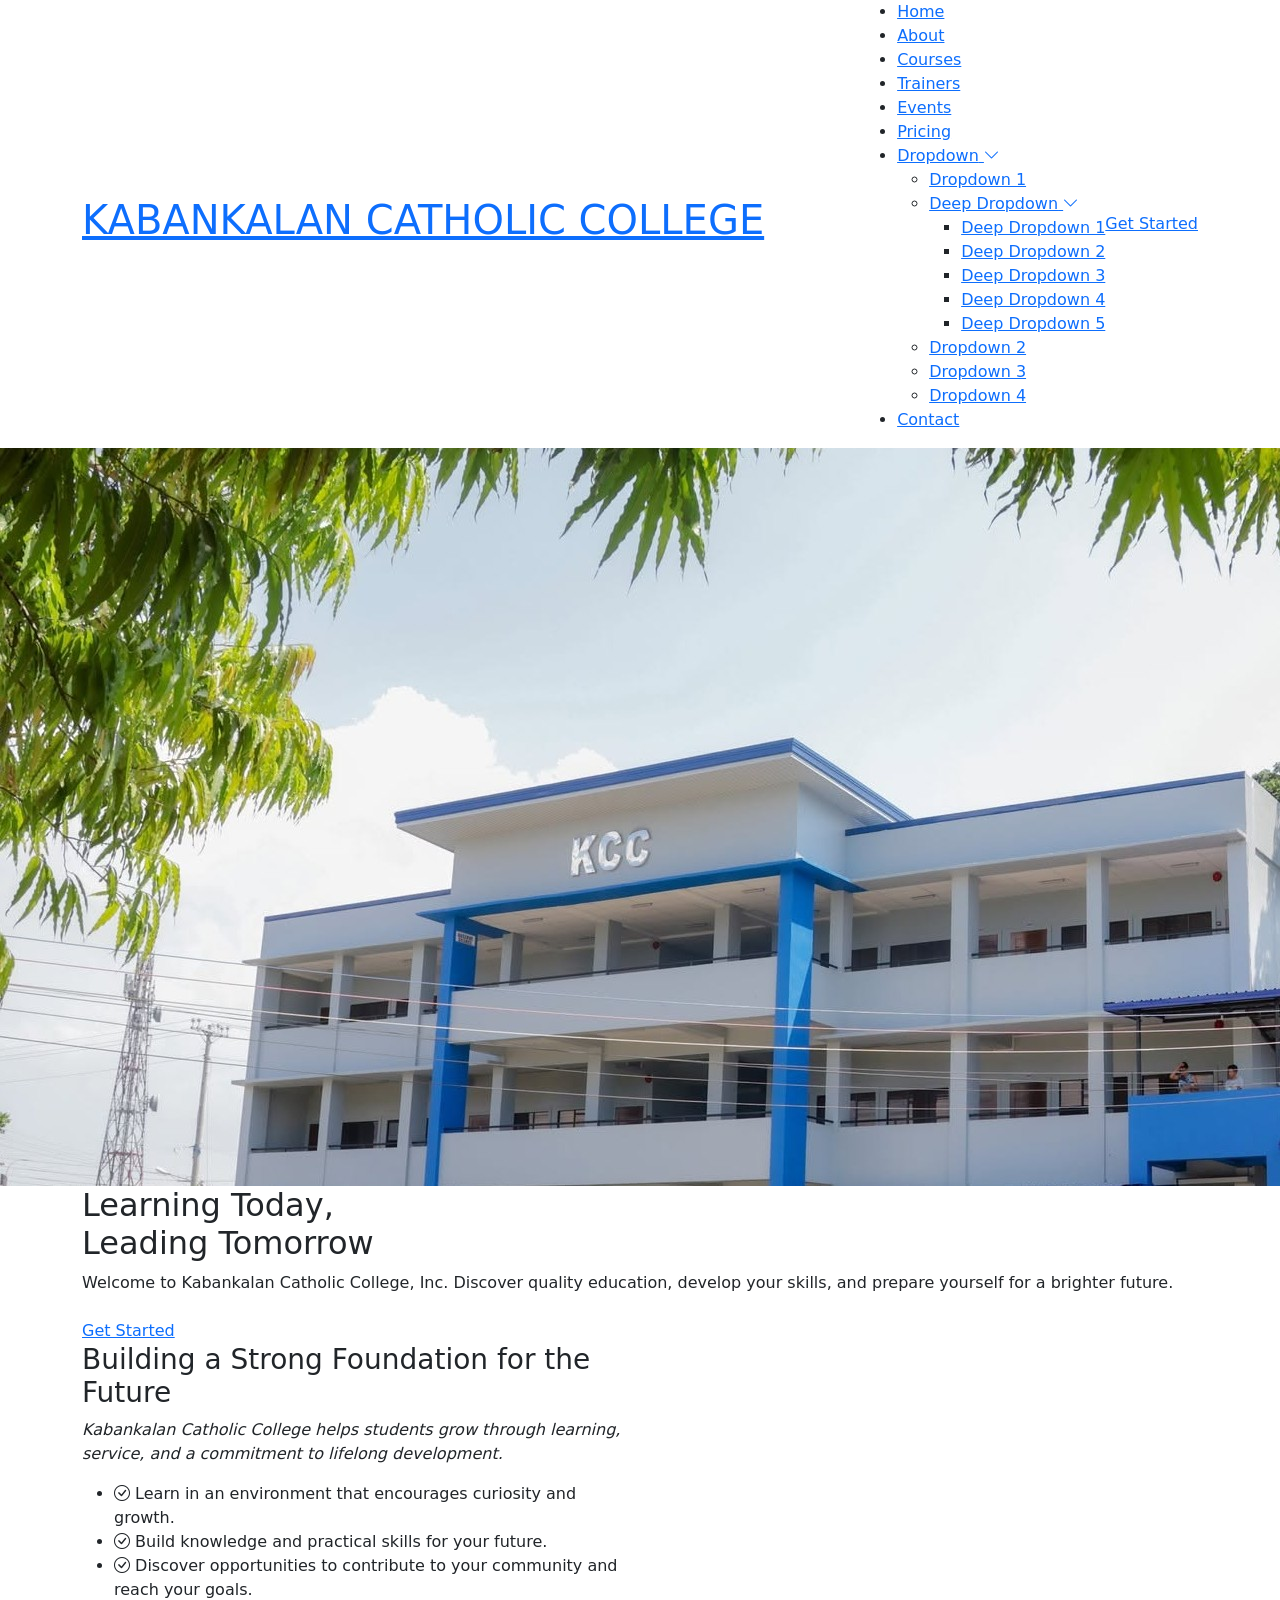
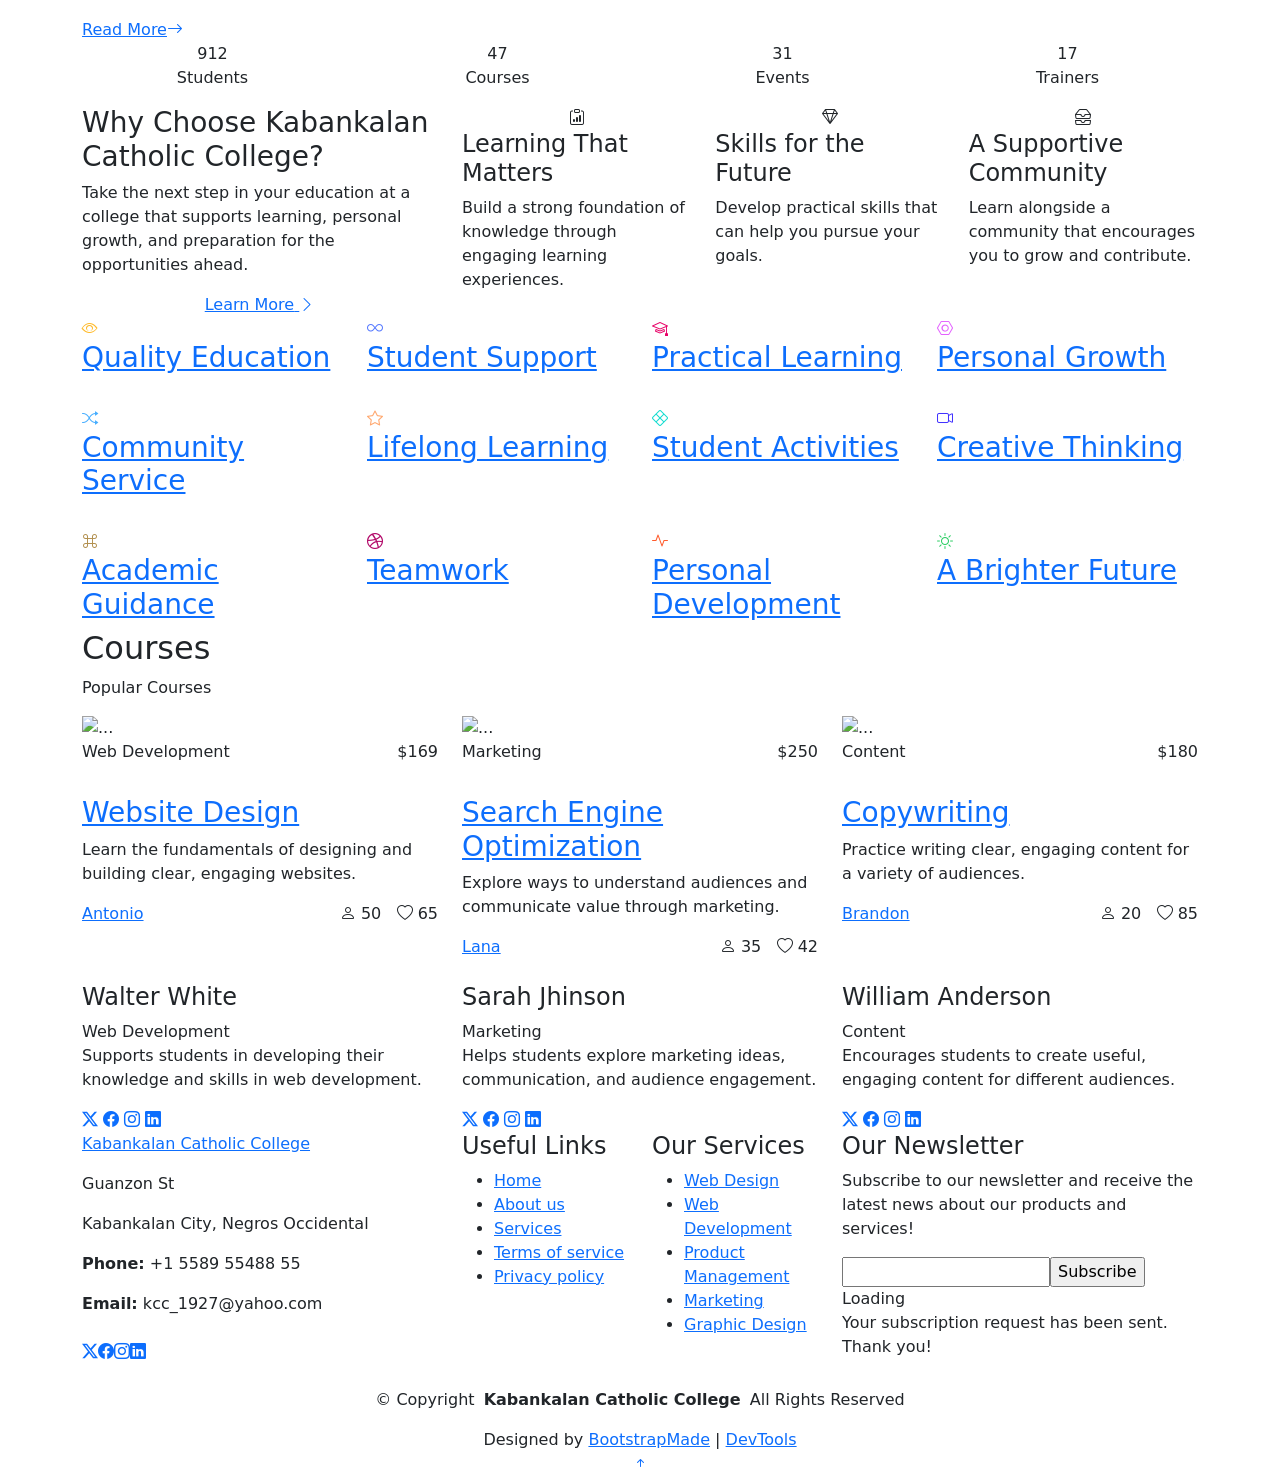
==== index.html @ 747a09e3 "add contact info and change the location" ====
<!DOCTYPE html>
<html lang="en">

<head>
  <meta charset="utf-8">
  <meta content="width=device-width, initial-scale=1.0" name="viewport">
  <title>Kabankalan Catholic College</title>
  <meta name="description" content="">
  <meta name="keywords" content="">

  <!-- Favicons -->
  <link href="assets/img/kcc logo.png" rel="icon">
  <link href="assets/img/kcc logo.png" rel="apple-touch-icon">

  <!-- Fonts -->
  <link href="https://fonts.googleapis.com" rel="preconnect">
  <link href="https://fonts.gstatic.com" rel="preconnect" crossorigin>
  <link href="https://fonts.googleapis.com/css2?family=Open+Sans:ital,wght@0,300;0,400;0,500;0,600;0,700;0,800;1,300;1,400;1,500;1,600;1,700;1,800&family=Poppins:ital,wght@0,100;0,200;0,300;0,400;0,500;0,600;0,700;0,800;0,900;1,100;1,200;1,300;1,400;1,500;1,600;1,700;1,800;1,900&family=Raleway:ital,wght@0,100;0,200;0,300;0,400;0,500;0,600;0,700;0,800;0,900;1,100;1,200;1,300;1,400;1,500;1,600;1,700;1,800;1,900&display=swap" rel="stylesheet">

  <!-- Vendor CSS Files -->
  <link href="assets/vendor/bootstrap/css/bootstrap.min.css" rel="stylesheet">
  <link href="assets/vendor/bootstrap-icons/bootstrap-icons.css" rel="stylesheet">
  <link href="assets/vendor/aos/aos.css" rel="stylesheet">
  <link href="assets/vendor/glightbox/css/glightbox.min.css" rel="stylesheet">
  <link href="assets/vendor/swiper/swiper-bundle.min.css" rel="stylesheet">

  <!-- Main CSS File -->
  <link href="assets/css/main.css" rel="stylesheet">

  <!-- =======================================================
  * Template Name: Mentor
  * Template URL: https://bootstrapmade.com/mentor-free-education-bootstrap-theme/
  * Updated: Jul 07 2025 with Bootstrap v5.3.7
  * Author: BootstrapMade.com
  * License: https://bootstrapmade.com/license/
  ======================================================== -->
</head>

<body class="index-page">

  <header id="header" class="header d-flex align-items-center sticky-top">
    <div class="container-fluid container-xl position-relative d-flex align-items-center">

      <a href="index.html" class="logo d-flex align-items-center me-auto">
        <!-- Uncomment the line below if you also wish to use an image logo -->
        <!-- <img src="assets/img/logo.webp" alt=""> -->
        <h1 class="sitename">KABANKALAN CATHOLIC COLLEGE</h1>
      </a>

      <nav id="navmenu" class="navmenu">
        <ul>
          <li><a href="index.html" class="active">Home<br></a></li>
          <li><a href="about.html">About</a></li>
          <li><a href="courses.html">Courses</a></li>
          <li><a href="trainers.html">Trainers</a></li>
          <li><a href="events.html">Events</a></li>
          <li><a href="pricing.html">Pricing</a></li>
          <li class="dropdown"><a href="#"><span>Dropdown</span> <i class="bi bi-chevron-down toggle-dropdown"></i></a>
            <ul>
              <li><a href="#">Dropdown 1</a></li>
              <li class="dropdown"><a href="#"><span>Deep Dropdown</span> <i class="bi bi-chevron-down toggle-dropdown"></i></a>
                <ul>
                  <li><a href="#">Deep Dropdown 1</a></li>
                  <li><a href="#">Deep Dropdown 2</a></li>
                  <li><a href="#">Deep Dropdown 3</a></li>
                  <li><a href="#">Deep Dropdown 4</a></li>
                  <li><a href="#">Deep Dropdown 5</a></li>
                </ul>
              </li>
              <li><a href="#">Dropdown 2</a></li>
              <li><a href="#">Dropdown 3</a></li>
              <li><a href="#">Dropdown 4</a></li>
            </ul>
          </li>
          <li><a href="contact.html">Contact</a></li>
        </ul>
        <i class="mobile-nav-toggle d-xl-none bi bi-list"></i>
      </nav>

      <a class="btn-getstarted" href="courses.html">Get Started</a>

    </div>
  </header>

  <main class="main">

    <!-- Hero Section -->
    <section id="hero" class="hero section dark-background">

      <img src="assets/img/background.jpg" alt="" data-aos="fade-in">

      <div class="container">
        <h2 data-aos="fade-up" data-aos-delay="100">Learning Today,<br>Leading Tomorrow</h2>
        <p data-aos="fade-up" data-aos-delay="200">Welcome to Kabankalan Catholic College, Inc. Discover quality education,
          develop your skills, and prepare yourself for a brighter future. 
        </p>
        <div class="d-flex mt-4" data-aos="fade-up" data-aos-delay="300">
          <a href="courses.html" class="btn-get-started">Get Started</a>
        </div>
      </div>

    </section><!-- /Hero Section -->

    <!-- About Section -->
    <section id="about" class="about section">

      <div class="container">

        <div class="row gy-4">

          <div class="col-lg-6 order-1 order-lg-2" data-aos="fade-up" data-aos-delay="100">
            <img src="assets/img/about.jpg" class="img-fluid" alt="">
          </div>

          <div class="col-lg-6 order-2 order-lg-1 content" data-aos="fade-up" data-aos-delay="200">
            <h3>Building a Strong Foundation for the Future</h3>
            <p class="fst-italic">
              Kabankalan Catholic College helps students grow through learning, service, and a commitment to lifelong
              development.
            </p>
            <ul>
              <li><i class="bi bi-check-circle"></i> <span>Learn in an environment that encourages curiosity and growth.</span></li>
              <li><i class="bi bi-check-circle"></i> <span>Build knowledge and practical skills for your future.</span></li>
              <li><i class="bi bi-check-circle"></i> <span>Discover opportunities to contribute to your community and reach your goals.</span></li>
            </ul>
            <a href="#" class="read-more"><span>Read More</span><i class="bi bi-arrow-right"></i></a>
          </div>

        </div>

      </div>

    </section><!-- /About Section -->

    <!-- Counts Section -->
    <section id="counts" class="section counts light-background">

      <div class="container" data-aos="fade-up" data-aos-delay="100">

        <div class="row gy-4">

          <div class="col-lg-3 col-md-6">
            <div class="stats-item text-center w-100 h-100">
              <span data-purecounter-start="0" data-purecounter-end="1232" data-purecounter-duration="1" class="purecounter"></span>
              <p>Students</p>
            </div>
          </div><!-- End Stats Item -->

          <div class="col-lg-3 col-md-6">
            <div class="stats-item text-center w-100 h-100">
              <span data-purecounter-start="0" data-purecounter-end="64" data-purecounter-duration="1" class="purecounter"></span>
              <p>Courses</p>
            </div>
          </div><!-- End Stats Item -->

          <div class="col-lg-3 col-md-6">
            <div class="stats-item text-center w-100 h-100">
              <span data-purecounter-start="0" data-purecounter-end="42" data-purecounter-duration="1" class="purecounter"></span>
              <p>Events</p>
            </div>
          </div><!-- End Stats Item -->

          <div class="col-lg-3 col-md-6">
            <div class="stats-item text-center w-100 h-100">
              <span data-purecounter-start="0" data-purecounter-end="24" data-purecounter-duration="1" class="purecounter"></span>
              <p>Trainers</p>
            </div>
          </div><!-- End Stats Item -->

        </div>

      </div>

    </section><!-- /Counts Section -->

    <!-- Why Us Section -->
    <section id="why-us" class="section why-us">

      <div class="container">

        <div class="row gy-4">

          <div class="col-lg-4" data-aos="fade-up" data-aos-delay="100">
            <div class="why-box">
              <h3>Why Choose Kabankalan Catholic College?</h3>
              <p>
                Take the next step in your education at a college that supports learning, personal growth, and preparation
                for the opportunities ahead.
              </p>
              <div class="text-center">
                <a href="#" class="more-btn"><span>Learn More</span> <i class="bi bi-chevron-right"></i></a>
              </div>
            </div>
          </div><!-- End Why Box -->

          <div class="col-lg-8 d-flex align-items-stretch">
            <div class="row gy-4" data-aos="fade-up" data-aos-delay="200">

              <div class="col-xl-4">
                <div class="icon-box d-flex flex-column justify-content-center align-items-center">
                  <i class="bi bi-clipboard-data"></i>
                  <h4>Learning That Matters</h4>
                  <p>Build a strong foundation of knowledge through engaging learning experiences.</p>
                </div>
              </div><!-- End Icon Box -->

              <div class="col-xl-4" data-aos="fade-up" data-aos-delay="300">
                <div class="icon-box d-flex flex-column justify-content-center align-items-center">
                  <i class="bi bi-gem"></i>
                  <h4>Skills for the Future</h4>
                  <p>Develop practical skills that can help you pursue your goals.</p>
                </div>
              </div><!-- End Icon Box -->

              <div class="col-xl-4" data-aos="fade-up" data-aos-delay="400">
                <div class="icon-box d-flex flex-column justify-content-center align-items-center">
                  <i class="bi bi-inboxes"></i>
                  <h4>A Supportive Community</h4>
                  <p>Learn alongside a community that encourages you to grow and contribute.</p>
                </div>
              </div><!-- End Icon Box -->

            </div>
          </div>

        </div>

      </div>

    </section><!-- /Why Us Section -->

    <!-- Features Section -->
    <section id="features" class="features section">

      <div class="container">

        <div class="row gy-4">

          <div class="col-lg-3 col-md-4" data-aos="fade-up" data-aos-delay="100">
            <div class="features-item">
              <i class="bi bi-eye" style="color: #ffbb2c;"></i>
              <h3><a href="" class="stretched-link">Quality Education</a></h3>
            </div>
          </div><!-- End Feature Item -->

          <div class="col-lg-3 col-md-4" data-aos="fade-up" data-aos-delay="200">
            <div class="features-item">
              <i class="bi bi-infinity" style="color: #5578ff;"></i>
              <h3><a href="" class="stretched-link">Student Support</a></h3>
            </div>
          </div><!-- End Feature Item -->

          <div class="col-lg-3 col-md-4" data-aos="fade-up" data-aos-delay="300">
            <div class="features-item">
              <i class="bi bi-mortarboard" style="color: #e80368;"></i>
              <h3><a href="" class="stretched-link">Practical Learning</a></h3>
            </div>
          </div><!-- End Feature Item -->

          <div class="col-lg-3 col-md-4" data-aos="fade-up" data-aos-delay="400">
            <div class="features-item">
              <i class="bi bi-nut" style="color: #e361ff;"></i>
              <h3><a href="" class="stretched-link">Personal Growth</a></h3>
            </div>
          </div><!-- End Feature Item -->

          <div class="col-lg-3 col-md-4" data-aos="fade-up" data-aos-delay="500">
            <div class="features-item">
              <i class="bi bi-shuffle" style="color: #47aeff;"></i>
              <h3><a href="" class="stretched-link">Community Service</a></h3>
            </div>
          </div><!-- End Feature Item -->

          <div class="col-lg-3 col-md-4" data-aos="fade-up" data-aos-delay="600">
            <div class="features-item">
              <i class="bi bi-star" style="color: #ffa76e;"></i>
              <h3><a href="" class="stretched-link">Lifelong Learning</a></h3>
            </div>
          </div><!-- End Feature Item -->

          <div class="col-lg-3 col-md-4" data-aos="fade-up" data-aos-delay="700">
            <div class="features-item">
              <i class="bi bi-x-diamond" style="color: #11dbcf;"></i>
              <h3><a href="" class="stretched-link">Student Activities</a></h3>
            </div>
          </div><!-- End Feature Item -->

          <div class="col-lg-3 col-md-4" data-aos="fade-up" data-aos-delay="800">
            <div class="features-item">
              <i class="bi bi-camera-video" style="color: #4233ff;"></i>
              <h3><a href="" class="stretched-link">Creative Thinking</a></h3>
            </div>
          </div><!-- End Feature Item -->

          <div class="col-lg-3 col-md-4" data-aos="fade-up" data-aos-delay="900">
            <div class="features-item">
              <i class="bi bi-command" style="color: #b2904f;"></i>
              <h3><a href="" class="stretched-link">Academic Guidance</a></h3>
            </div>
          </div><!-- End Feature Item -->

          <div class="col-lg-3 col-md-4" data-aos="fade-up" data-aos-delay="1000">
            <div class="features-item">
              <i class="bi bi-dribbble" style="color: #b20969;"></i>
              <h3><a href="" class="stretched-link">Teamwork</a></h3>
            </div>
          </div><!-- End Feature Item -->

          <div class="col-lg-3 col-md-4" data-aos="fade-up" data-aos-delay="1100">
            <div class="features-item">
              <i class="bi bi-activity" style="color: #ff5828;"></i>
              <h3><a href="" class="stretched-link">Personal Development</a></h3>
            </div>
          </div><!-- End Feature Item -->

          <div class="col-lg-3 col-md-4" data-aos="fade-up" data-aos-delay="1200">
            <div class="features-item">
              <i class="bi bi-brightness-high" style="color: #29cc61;"></i>
              <h3><a href="" class="stretched-link">A Brighter Future</a></h3>
            </div>
          </div><!-- End Feature Item -->

        </div>

      </div>

    </section><!-- /Features Section -->

    <!-- Courses Section -->
    <section id="courses" class="courses section">

      <!-- Section Title -->
      <div class="container section-title" data-aos="fade-up">
        <h2>Courses</h2>
        <p>Popular Courses</p>
      </div><!-- End Section Title -->

      <div class="container">

        <div class="row">

          <div class="col-lg-4 col-md-6 d-flex align-items-stretch" data-aos="zoom-in" data-aos-delay="100">
            <div class="course-item">
              <img src="assets/img/course/course-1.webp" class="img-fluid" alt="...">
              <div class="course-content">
                <div class="d-flex justify-content-between align-items-center mb-3">
                  <p class="category">Web Development</p>
                  <p class="price">$169</p>
                </div>

                <h3><a href="course-details.html">Website Design</a></h3>
                <p class="description">Learn the fundamentals of designing and building clear, engaging websites.</p>
                <div class="trainer d-flex justify-content-between align-items-center">
                  <div class="trainer-profile d-flex align-items-center">
                    <img src="assets/img/person/person-m-7.webp" class="img-fluid" alt="">
                    <a href="" class="trainer-link">Antonio</a>
                  </div>
                  <div class="trainer-rank d-flex align-items-center">
                    <i class="bi bi-person user-icon"></i>&nbsp;50
                    &nbsp;&nbsp;
                    <i class="bi bi-heart heart-icon"></i>&nbsp;65
                  </div>
                </div>
              </div>
            </div>
          </div> <!-- End Course Item-->

          <div class="col-lg-4 col-md-6 d-flex align-items-stretch mt-4 mt-md-0" data-aos="zoom-in" data-aos-delay="200">
            <div class="course-item">
              <img src="assets/img/course/course-2.webp" class="img-fluid" alt="...">
              <div class="course-content">
                <div class="d-flex justify-content-between align-items-center mb-3">
                  <p class="category">Marketing</p>
                  <p class="price">$250</p>
                </div>

                <h3><a href="course-details.html">Search Engine Optimization</a></h3>
                <p class="description">Explore ways to understand audiences and communicate value through marketing.</p>
                <div class="trainer d-flex justify-content-between align-items-center">
                  <div class="trainer-profile d-flex align-items-center">
                    <img src="assets/img/person/person-f-14.webp" class="img-fluid" alt="">
                    <a href="" class="trainer-link">Lana</a>
                  </div>
                  <div class="trainer-rank d-flex align-items-center">
                    <i class="bi bi-person user-icon"></i>&nbsp;35
                    &nbsp;&nbsp;
                    <i class="bi bi-heart heart-icon"></i>&nbsp;42
                  </div>
                </div>
              </div>
            </div>
          </div> <!-- End Course Item-->

          <div class="col-lg-4 col-md-6 d-flex align-items-stretch mt-4 mt-lg-0" data-aos="zoom-in" data-aos-delay="300">
            <div class="course-item">
              <img src="assets/img/course/course-3.webp" class="img-fluid" alt="...">
              <div class="course-content">
                <div class="d-flex justify-content-between align-items-center mb-3">
                  <p class="category">Content</p>
                  <p class="price">$180</p>
                </div>

                <h3><a href="course-details.html">Copywriting</a></h3>
                <p class="description">Practice writing clear, engaging content for a variety of audiences.</p>
                <div class="trainer d-flex justify-content-between align-items-center">
                  <div class="trainer-profile d-flex align-items-center">
                    <img src="assets/img/person/person-m-12.webp" class="img-fluid" alt="">
                    <a href="" class="trainer-link">Brandon</a>
                  </div>
                  <div class="trainer-rank d-flex align-items-center">
                    <i class="bi bi-person user-icon"></i>&nbsp;20
                    &nbsp;&nbsp;
                    <i class="bi bi-heart heart-icon"></i>&nbsp;85
                  </div>
                </div>
              </div>
            </div>
          </div> <!-- End Course Item-->

        </div>

      </div>

    </section><!-- /Courses Section -->

    <!-- Trainers Index Section -->
    <section id="trainers-index" class="section trainers-index">

      <div class="container">

        <div class="row">

          <div class="col-lg-4 col-md-6 d-flex" data-aos="fade-up" data-aos-delay="100">
            <div class="member">
              <img src="assets/img/trainers/trainer-1.jpg" class="img-fluid" alt="">
              <div class="member-content">
                <h4>Walter White</h4>
                <span>Web Development</span>
                <p>
                  Supports students in developing their knowledge and skills in web development.
                </p>
                <div class="social">
                  <a href=""><i class="bi bi-twitter-x"></i></a>
                  <a href=""><i class="bi bi-facebook"></i></a>
                  <a href=""><i class="bi bi-instagram"></i></a>
                  <a href=""><i class="bi bi-linkedin"></i></a>
                </div>
              </div>
            </div>
          </div><!-- End Team Member -->

          <div class="col-lg-4 col-md-6 d-flex" data-aos="fade-up" data-aos-delay="200">
            <div class="member">
              <img src="assets/img/trainers/trainer-2.jpg" class="img-fluid" alt="">
              <div class="member-content">
                <h4>Sarah Jhinson</h4>
                <span>Marketing</span>
                <p>
                  Helps students explore marketing ideas, communication, and audience engagement.
                </p>
                <div class="social">
                  <a href=""><i class="bi bi-twitter-x"></i></a>
                  <a href=""><i class="bi bi-facebook"></i></a>
                  <a href=""><i class="bi bi-instagram"></i></a>
                  <a href=""><i class="bi bi-linkedin"></i></a>
                </div>
              </div>
            </div>
          </div><!-- End Team Member -->

          <div class="col-lg-4 col-md-6 d-flex" data-aos="fade-up" data-aos-delay="300">
            <div class="member">
              <img src="assets/img/trainers/trainer-3.jpg" class="img-fluid" alt="">
              <div class="member-content">
                <h4>William Anderson</h4>
                <span>Content</span>
                <p>
                  Encourages students to create useful, engaging content for different audiences.
                </p>
                <div class="social">
                  <a href=""><i class="bi bi-twitter-x"></i></a>
                  <a href=""><i class="bi bi-facebook"></i></a>
                  <a href=""><i class="bi bi-instagram"></i></a>
                  <a href=""><i class="bi bi-linkedin"></i></a>
                </div>
              </div>
            </div>
          </div><!-- End Team Member -->

        </div>

      </div>

    </section><!-- /Trainers Index Section -->

  </main>

  <footer id="footer" class="footer position-relative light-background">

    <div class="container footer-top">
      <div class="row gy-4">
        <div class="col-lg-4 col-md-6 footer-about">
          <a href="index.html" class="logo d-flex align-items-center">
            <span class="sitename">Kabankalan Catholic College</span>
          </a>
          <div class="footer-contact pt-3">
            <p>Guanzon St</p>
            <p>Kabankalan City, Negros Occidental</p>
            <p class="mt-3"><strong>Phone:</strong> <span>+1 5589 55488 55</span></p>
            <p><strong>Email:</strong> <span>kcc_1927@yahoo.com</span></p>
          </div>
          <div class="social-links d-flex mt-4">
            <a href=""><i class="bi bi-twitter-x"></i></a>
            <a href=""><i class="bi bi-facebook"></i></a>
            <a href=""><i class="bi bi-instagram"></i></a>
            <a href=""><i class="bi bi-linkedin"></i></a>
          </div>
        </div>

        <div class="col-lg-2 col-md-3 footer-links">
          <h4>Useful Links</h4>
          <ul>
            <li><a href="#">Home</a></li>
            <li><a href="#">About us</a></li>
            <li><a href="#">Services</a></li>
            <li><a href="#">Terms of service</a></li>
            <li><a href="#">Privacy policy</a></li>
          </ul>
        </div>

        <div class="col-lg-2 col-md-3 footer-links">
          <h4>Our Services</h4>
          <ul>
            <li><a href="#">Web Design</a></li>
            <li><a href="#">Web Development</a></li>
            <li><a href="#">Product Management</a></li>
            <li><a href="#">Marketing</a></li>
            <li><a href="#">Graphic Design</a></li>
          </ul>
        </div>

        <div class="col-lg-4 col-md-12 footer-newsletter">
          <h4>Our Newsletter</h4>
          <p>Subscribe to our newsletter and receive the latest news about our products and services!</p>
          <form action="#" method="post" class="email-form">
            <div class="newsletter-form"><input type="email" name="email"><input type="submit" value="Subscribe"></div>
            <div class="loading">Loading</div>
            <div class="error-message"></div>
            <div class="sent-message">Your subscription request has been sent. Thank you!</div>
          </form>
        </div>

      </div>
    </div>

    <div class="container copyright text-center mt-4">
      <p>© <span>Copyright</span> <strong class="px-1 sitename">Kabankalan Catholic College</strong> <span>All Rights Reserved</span></p>
      <div class="credits">
        <!-- All the links in the footer should remain intact. -->
        <!-- You can delete the links only if you've purchased the pro version. -->
        <!-- Licensing information: https://bootstrapmade.com/license/ -->
        Designed by <a href="https://bootstrapmade.com/">BootstrapMade</a> | <a href="https://bootstrapmade.com/tools/">DevTools</a>
      </div>
    </div>

  </footer>

  <!-- Scroll Top -->
  <a href="#" id="scroll-top" class="scroll-top d-flex align-items-center justify-content-center"><i class="bi bi-arrow-up-short"></i></a>

  <!-- Preloader -->
  <div id="preloader"></div>

  <!-- Vendor JS Files -->
  <script src="assets/vendor/bootstrap/js/bootstrap.bundle.min.js"></script>
  <script src="assets/vendor/aos/aos.js"></script>
  <script src="assets/vendor/glightbox/js/glightbox.min.js"></script>
  <script src="assets/vendor/purecounter/purecounter_vanilla.js"></script>
  <script src="assets/vendor/swiper/swiper-bundle.min.js"></script>

  <!-- Main JS File -->
  <script src="assets/js/main.js"></script>

</body>

</html>
---- assets/css/main.css ----
/**
* Template Name: Mentor
* Template URL: https://bootstrapmade.com/mentor-free-education-bootstrap-theme/
* Updated: Jul 07 2025 with Bootstrap v5.3.7
* Author: BootstrapMade.com
* License: https://bootstrapmade.com/license/
*/

/*--------------------------------------------------------------
# Font & Color Variables
# Help: https://bootstrapmade.com/color-system/
--------------------------------------------------------------*/
/* Fonts */
:root {
  --default-font: "Open Sans",  system-ui, -apple-system, "Segoe UI", Roboto, "Helvetica Neue", Arial, "Noto Sans", "Liberation Sans", sans-serif, "Apple Color Emoji", "Segoe UI Emoji", "Segoe UI Symbol", "Noto Color Emoji";
  --heading-font: "Raleway",  sans-serif;
  --nav-font: "Poppins",  sans-serif;
}

/* Global Colors - The following color variables are used throughout the website. Updating them here will change the color scheme of the entire website */
:root { 
  --background-color: #ffffff; /* Background color for the entire website, including individual sections */
  --default-color: #444444; /* Default color used for the majority of the text content across the entire website */
  --heading-color: #37423b; /* Color for headings, subheadings and title throughout the website */
  --accent-color: #5fcf80; /* Accent color that represents your brand on the website. It's used for buttons, links, and other elements that need to stand out */
  --surface-color: #ffffff; /* The surface color is used as a background of boxed elements within sections, such as cards, icon boxes, or other elements that require a visual separation from the global background. */
  --contrast-color: #ffffff; /* Contrast color for text, ensuring readability against backgrounds of accent, heading, or default colors. */
}

/* Nav Menu Colors - The following color variables are used specifically for the navigation menu. They are separate from the global colors to allow for more customization options */
:root {
  --nav-color: #272828;  /* The default color of the main navmenu links */
  --nav-hover-color: #5fcf80; /* Applied to main navmenu links when they are hovered over or active */
  --nav-mobile-background-color: #ffffff; /* Used as the background color for mobile navigation menu */
  --nav-dropdown-background-color: #ffffff; /* Used as the background color for dropdown items that appear when hovering over primary navigation items */
  --nav-dropdown-color: #272828; /* Used for navigation links of the dropdown items in the navigation menu. */
  --nav-dropdown-hover-color: #5fcf80; /* Similar to --nav-hover-color, this color is applied to dropdown navigation links when they are hovered over. */
}

/* Color Presets - These classes override global colors when applied to any section or element, providing reuse of the sam color scheme. */

.light-background {
  --background-color: #f9f9f9;
  --surface-color: #ffffff;
}

.dark-background {
  --background-color: #060606;
  --default-color: #ffffff;
  --heading-color: #ffffff;
  --surface-color: #252525;
  --contrast-color: #ffffff;
}

/* Smooth scroll */
:root {
  scroll-behavior: smooth;
}

/*--------------------------------------------------------------
# General Styling & Shared Classes
--------------------------------------------------------------*/
body {
  color: var(--default-color);
  background-color: var(--background-color);
  font-family: var(--default-font);
}

a {
  color: var(--accent-color);
  text-decoration: none;
  transition: 0.3s;
}

a:hover {
  color: color-mix(in srgb, var(--accent-color), transparent 25%);
  text-decoration: none;
}

h1,
h2,
h3,
h4,
h5,
h6 {
  color: var(--heading-color);
  font-family: var(--heading-font);
}

/* Email Form Messages
------------------------------*/
.email-form .error-message {
  display: none;
  background: #df1529;
  color: #ffffff;
  text-align: left;
  padding: 15px;
  margin-bottom: 24px;
  font-weight: 600;
}

.email-form .sent-message {
  display: none;
  color: #ffffff;
  background: #059652;
  text-align: center;
  padding: 15px;
  margin-bottom: 24px;
  font-weight: 600;
}

.email-form .loading {
  display: none;
  background: var(--surface-color);
  text-align: center;
  padding: 15px;
  margin-bottom: 24px;
}

.email-form .loading:before {
  content: "";
  display: inline-block;
  border-radius: 50%;
  width: 24px;
  height: 24px;
  margin: 0 10px -6px 0;
  border: 3px solid var(--accent-color);
  border-top-color: var(--surface-color);
  animation: email-form-loading 1s linear infinite;
}

@keyframes email-form-loading {
  0% {
    transform: rotate(0deg);
  }

  100% {
    transform: rotate(360deg);
  }
}

/* Pulsating Play Button
------------------------------*/
.pulsating-play-btn {
  width: 94px;
  height: 94px;
  background: radial-gradient(var(--accent-color) 50%, color-mix(in srgb, var(--accent-color), transparent 75%) 52%);
  border-radius: 50%;
  display: block;
  position: relative;
  overflow: hidden;
}

.pulsating-play-btn:before {
  content: "";
  position: absolute;
  width: 120px;
  height: 120px;
  animation-delay: 0s;
  animation: pulsate-play-btn 2s;
  animation-direction: forwards;
  animation-iteration-count: infinite;
  animation-timing-function: steps;
  opacity: 1;
  border-radius: 50%;
  border: 5px solid color-mix(in srgb, var(--accent-color), transparent 30%);
  top: -15%;
  left: -15%;
  background: rgba(198, 16, 0, 0);
}

.pulsating-play-btn:after {
  content: "";
  position: absolute;
  left: 50%;
  top: 50%;
  transform: translateX(-40%) translateY(-50%);
  width: 0;
  height: 0;
  border-top: 10px solid transparent;
  border-bottom: 10px solid transparent;
  border-left: 15px solid #fff;
  z-index: 100;
  transition: all 400ms cubic-bezier(0.55, 0.055, 0.675, 0.19);
}

.pulsating-play-btn:hover:before {
  content: "";
  position: absolute;
  left: 50%;
  top: 50%;
  transform: translateX(-40%) translateY(-50%);
  width: 0;
  height: 0;
  border: none;
  border-top: 10px solid transparent;
  border-bottom: 10px solid transparent;
  border-left: 15px solid #fff;
  z-index: 200;
  animation: none;
  border-radius: 0;
}

.pulsating-play-btn:hover:after {
  border-left: 15px solid var(--accent-color);
  transform: scale(20);
}

@keyframes pulsate-play-btn {
  0% {
    transform: scale(0.6, 0.6);
    opacity: 1;
  }

  100% {
    transform: scale(1, 1);
    opacity: 0;
  }
}

/*--------------------------------------------------------------
# Global Header
--------------------------------------------------------------*/
.header {
  color: var(--default-color);
  background-color: var(--background-color);
  padding: 15px 0;
  transition: all 0.5s;
  z-index: 997;
}

.header .logo {
  line-height: 1;
}

.header .logo img {
  max-height: 36px;
  margin-right: 8px;
}

.header .logo h1 {
  font-weight: 700;
  font-size: 30px;
  margin: 0;
  letter-spacing: 1px;
  text-transform: uppercase;
  color: var(--accent-color);
}

.header .btn-getstarted,
.header .btn-getstarted:focus {
  color: var(--contrast-color);
  background: var(--accent-color);
  font-size: 14px;
  padding: 8px 25px;
  margin: 0 0 0 30px;
  border-radius: 50px;
  transition: 0.3s;
}

.header .btn-getstarted:hover,
.header .btn-getstarted:focus:hover {
  color: var(--contrast-color);
  background: color-mix(in srgb, var(--accent-color), transparent 15%);
}

@media (max-width: 1200px) {
  .header .logo {
    order: 1;
  }

  .header .btn-getstarted {
    order: 2;
    margin: 0 15px 0 0;
    padding: 6px 15px;
  }

  .header .navmenu {
    order: 3;
  }
}

.scrolled .header {
  box-shadow: 0px 0 18px rgba(0, 0, 0, 0.1);
}

/*--------------------------------------------------------------
# Navigation Menu
--------------------------------------------------------------*/
/* Navmenu - Desktop */
@media (min-width: 1200px) {
  .navmenu {
    padding: 0;
  }

  .navmenu ul {
    margin: 0;
    padding: 0;
    display: flex;
    list-style: none;
    align-items: center;
  }

  .navmenu li {
    position: relative;
  }

  .navmenu a,
  .navmenu a:focus {
    color: var(--nav-color);
    padding: 18px 15px;
    font-size: 16px;
    font-family: var(--nav-font);
    font-weight: 400;
    display: flex;
    align-items: center;
    justify-content: space-between;
    white-space: nowrap;
    transition: 0.3s;
  }

  .navmenu a i,
  .navmenu a:focus i {
    font-size: 12px;
    line-height: 0;
    margin-left: 5px;
    transition: 0.3s;
  }

  .navmenu li:last-child a {
    padding-right: 0;
  }

  .navmenu li:hover>a,
  .navmenu .active,
  .navmenu .active:focus {
    color: var(--nav-hover-color);
  }

  .navmenu .dropdown ul {
    margin: 0;
    padding: 10px 0;
    background: var(--nav-dropdown-background-color);
    display: block;
    position: absolute;
    visibility: hidden;
    left: 14px;
    top: 130%;
    opacity: 0;
    transition: 0.3s;
    border-radius: 4px;
    z-index: 99;
    box-shadow: 0px 0px 30px rgba(0, 0, 0, 0.1);
  }

  .navmenu .dropdown ul li {
    min-width: 200px;
  }

  .navmenu .dropdown ul a {
    padding: 10px 20px;
    font-size: 15px;
    text-transform: none;
    color: var(--nav-dropdown-color);
  }

  .navmenu .dropdown ul a i {
    font-size: 12px;
  }

  .navmenu .dropdown ul a:hover,
  .navmenu .dropdown ul .active:hover,
  .navmenu .dropdown ul li:hover>a {
    color: var(--nav-dropdown-hover-color);
  }

  .navmenu .dropdown:hover>ul {
    opacity: 1;
    top: 100%;
    visibility: visible;
  }

  .navmenu .dropdown .dropdown ul {
    top: 0;
    left: -90%;
    visibility: hidden;
  }

  .navmenu .dropdown .dropdown:hover>ul {
    opacity: 1;
    top: 0;
    left: -100%;
    visibility: visible;
  }
}

/* Navmenu - Mobile */
@media (max-width: 1199px) {
  .mobile-nav-toggle {
    color: var(--nav-color);
    font-size: 28px;
    line-height: 0;
    margin-right: 10px;
    cursor: pointer;
    transition: color 0.3s;
  }

  .navmenu {
    padding: 0;
    z-index: 9997;
  }

  .navmenu ul {
    display: none;
    list-style: none;
    position: absolute;
    inset: 60px 20px 20px 20px;
    padding: 10px 0;
    margin: 0;
    border-radius: 6px;
    background-color: var(--nav-mobile-background-color);
    border: 1px solid color-mix(in srgb, var(--default-color), transparent 90%);
    box-shadow: none;
    overflow-y: auto;
    transition: 0.3s;
    z-index: 9998;
  }

  .navmenu a,
  .navmenu a:focus {
    color: var(--nav-dropdown-color);
    padding: 10px 20px;
    font-family: var(--nav-font);
    font-size: 17px;
    font-weight: 500;
    display: flex;
    align-items: center;
    justify-content: space-between;
    white-space: nowrap;
    transition: 0.3s;
  }

  .navmenu a i,
  .navmenu a:focus i {
    font-size: 12px;
    line-height: 0;
    margin-left: 5px;
    width: 30px;
    height: 30px;
    display: flex;
    align-items: center;
    justify-content: center;
    border-radius: 50%;
    transition: 0.3s;
    background-color: color-mix(in srgb, var(--accent-color), transparent 90%);
  }

  .navmenu a i:hover,
  .navmenu a:focus i:hover {
    background-color: var(--accent-color);
    color: var(--contrast-color);
  }

  .navmenu a:hover,
  .navmenu .active,
  .navmenu .active:focus {
    color: var(--nav-dropdown-hover-color);
  }

  .navmenu .active i,
  .navmenu .active:focus i {
    background-color: var(--accent-color);
    color: var(--contrast-color);
    transform: rotate(180deg);
  }

  .navmenu .dropdown ul {
    position: static;
    display: none;
    z-index: 99;
    padding: 10px 0;
    margin: 10px 20px;
    background-color: var(--nav-dropdown-background-color);
    transition: all 0.5s ease-in-out;
  }

  .navmenu .dropdown ul ul {
    background-color: rgba(33, 37, 41, 0.1);
  }

  .navmenu .dropdown>.dropdown-active {
    display: block;
    background-color: rgba(33, 37, 41, 0.03);
  }

  .mobile-nav-active {
    overflow: hidden;
  }

  .mobile-nav-active .mobile-nav-toggle {
    color: #fff;
    position: absolute;
    font-size: 32px;
    top: 15px;
    right: 15px;
    margin-right: 0;
    z-index: 9999;
  }

  .mobile-nav-active .navmenu {
    position: fixed;
    overflow: hidden;
    inset: 0;
    background: rgba(33, 37, 41, 0.8);
    transition: 0.3s;
  }

  .mobile-nav-active .navmenu>ul {
    display: block;
  }
}

/*--------------------------------------------------------------
# Global Footer
--------------------------------------------------------------*/
.footer {
  color: var(--default-color);
  background-color: var(--background-color);
  font-size: 14px;
  padding-bottom: 50px;
  position: relative;
}

.footer .footer-top {
  padding-top: 50px;
}

.footer .footer-about .logo {
  margin-bottom: 0;
}

.footer .footer-about .logo img {
  max-height: 40px;
  margin-right: 6px;
}

.footer .footer-about .logo span {
  font-size: 26px;
  font-weight: 700;
  letter-spacing: 1px;
  font-family: var(--heading-font);
  color: var(--heading-color);
}

.footer .footer-about p {
  font-size: 14px;
  font-family: var(--heading-font);
}

.footer .social-links a {
  display: flex;
  align-items: center;
  justify-content: center;
  width: 40px;
  height: 40px;
  border-radius: 50%;
  border: 1px solid color-mix(in srgb, var(--default-color), transparent 50%);
  font-size: 16px;
  color: color-mix(in srgb, var(--default-color), transparent 30%);
  margin-right: 10px;
  transition: 0.3s;
}

.footer .social-links a:hover {
  color: var(--accent-color);
  border-color: var(--accent-color);
}

.footer h4 {
  font-size: 16px;
  font-weight: bold;
  position: relative;
  padding-bottom: 12px;
}

.footer .footer-links {
  margin-bottom: 30px;
}

.footer .footer-links ul {
  list-style: none;
  padding: 0;
  margin: 0;
}

.footer .footer-links ul i {
  padding-right: 2px;
  font-size: 12px;
  line-height: 0;
}

.footer .footer-links ul li {
  padding: 10px 0;
  display: flex;
  align-items: center;
}

.footer .footer-links ul li:first-child {
  padding-top: 0;
}

.footer .footer-links ul a {
  color: color-mix(in srgb, var(--default-color), transparent 30%);
  display: inline-block;
  line-height: 1;
}

.footer .footer-links ul a:hover {
  color: var(--accent-color);
}

.footer .footer-contact p {
  margin-bottom: 5px;
}

.footer .footer-newsletter .newsletter-form {
  margin-top: 30px;
  margin-bottom: 15px;
  padding: 6px 8px;
  position: relative;
  border-radius: 50px;
  border: 1px solid color-mix(in srgb, var(--default-color), transparent 80%);
  display: flex;
  background-color: var(--surface-color);
  transition: 0.3s;
}

.footer .footer-newsletter .newsletter-form:focus-within {
  border-color: var(--accent-color);
}

.footer .footer-newsletter .newsletter-form input[type=email] {
  border: 0;
  padding: 4px 8px;
  width: 100%;
  background-color: var(--surface-color);
  color: var(--default-color);
}

.footer .footer-newsletter .newsletter-form input[type=email]:focus-visible {
  outline: none;
}

.footer .footer-newsletter .newsletter-form input[type=submit] {
  border: 0;
  font-size: 16px;
  padding: 0 20px 2px 20px;
  margin: -7px -8px -7px 0;
  background: var(--accent-color);
  color: var(--contrast-color);
  transition: 0.3s;
  border-radius: 50px;
}

.footer .footer-newsletter .newsletter-form input[type=submit]:hover {
  background: color-mix(in srgb, var(--accent-color), transparent 20%);
}

.footer .copyright {
  padding-top: 25px;
  padding-bottom: 25px;
  background-color: color-mix(in srgb, var(--default-color), transparent 95%);
}

.footer .copyright p {
  margin-bottom: 0;
}

.footer .credits {
  margin-top: 6px;
  font-size: 13px;
}

/*--------------------------------------------------------------
# Preloader
--------------------------------------------------------------*/
#preloader {
  position: fixed;
  inset: 0;
  z-index: 999999;
  overflow: hidden;
  background: var(--background-color);
  transition: all 0.6s ease-out;
}

#preloader:before {
  content: "";
  position: fixed;
  top: calc(50% - 30px);
  left: calc(50% - 30px);
  border: 6px solid #ffffff;
  border-color: var(--accent-color) transparent var(--accent-color) transparent;
  border-radius: 50%;
  width: 60px;
  height: 60px;
  animation: animate-preloader 1.5s linear infinite;
}

@keyframes animate-preloader {
  0% {
    transform: rotate(0deg);
  }

  100% {
    transform: rotate(360deg);
  }
}

/*--------------------------------------------------------------
# Scroll Top Button
--------------------------------------------------------------*/
.scroll-top {
  position: fixed;
  visibility: hidden;
  opacity: 0;
  right: 15px;
  bottom: -15px;
  z-index: 99999;
  background-color: var(--accent-color);
  width: 44px;
  height: 44px;
  border-radius: 50px;
  transition: all 0.4s;
}

.scroll-top i {
  font-size: 24px;
  color: var(--contrast-color);
  line-height: 0;
}

.scroll-top:hover {
  background-color: color-mix(in srgb, var(--accent-color), transparent 20%);
  color: var(--contrast-color);
}

.scroll-top.active {
  visibility: visible;
  opacity: 1;
  bottom: 15px;
}

/*--------------------------------------------------------------
# Disable aos animation delay on mobile devices
--------------------------------------------------------------*/
@media screen and (max-width: 768px) {
  [data-aos-delay] {
    transition-delay: 0 !important;
  }
}

/*--------------------------------------------------------------
# Global Page Titles & Breadcrumbs
--------------------------------------------------------------*/
.page-title {
  --default-color: var(--contrast-color);
  --background-color: var(--accent-color);
  --heading-color: var(--contrast-color);
  color: var(--default-color);
  background-color: var(--background-color);
  position: relative;
}

.page-title .heading {
  padding: 80px 0;
  border-top: 1px solid color-mix(in srgb, var(--default-color), transparent 90%);
}

.page-title .heading h1 {
  font-size: 38px;
  font-weight: 700;
}

.page-title nav {
  background-color: color-mix(in srgb, var(--accent-color) 90%, black 5%);
  padding: 20px 0;
}

.page-title nav a {
  color: var(--default-color);
}

.page-title nav ol {
  display: flex;
  flex-wrap: wrap;
  list-style: none;
  margin: 0;
  font-size: 16px;
  font-weight: 600;
}

.page-title nav ol li+li {
  padding-left: 10px;
}

.page-title nav ol li+li::before {
  content: "/";
  display: inline-block;
  padding-right: 10px;
  color: color-mix(in srgb, var(--default-color), transparent 70%);
}

/*--------------------------------------------------------------
# Global Sections
--------------------------------------------------------------*/
section,
.section {
  color: var(--default-color);
  background-color: var(--background-color);
  padding: 60px 0;
  scroll-margin-top: 900px;
  overflow: clip;
}

@media (max-width: 1199px) {

  section,
  .section {
    scroll-margin-top: 66px;
  }
}

/*--------------------------------------------------------------
# Global Section Titles
--------------------------------------------------------------*/
.section-title {
  padding-bottom: 60px;
  position: relative;
}

.section-title h2 {
  font-size: 14px;
  font-weight: 500;
  padding: 0;
  line-height: 1px;
  margin: 0;
  letter-spacing: 1.5px;
  text-transform: uppercase;
  color: color-mix(in srgb, var(--default-color), transparent 50%);
  position: relative;
}

.section-title h2::after {
  content: "";
  width: 120px;
  height: 1px;
  display: inline-block;
  background: var(--accent-color);
  margin: 4px 10px;
}

.section-title p {
  color: var(--heading-color);
  margin: 0;
  font-size: 36px;
  font-weight: 700;
  font-family: var(--nav-font);
  text-transform: uppercase;
}

/*--------------------------------------------------------------
# Hero Section
--------------------------------------------------------------*/
.hero {
  width: 100%;
  min-height: 80vh;
  position: relative;
  padding: 80px 0;
  display: flex;
  align-items: center;
  justify-content: center;
  color: var(--default-color);
}

.hero img {
  position: absolute;
  inset: 0;
  display: block;
  width: 100%;
  height: 100%;
  object-fit: cover;
  z-index: 1;
}

.hero:before {
  content: "";
  background: color-mix(in srgb, var(--background-color), transparent 60%);
  position: absolute;
  inset: 0;
  z-index: 2;
}

.hero .container {
  position: relative;
  z-index: 3;
}

.hero h2 {
  margin: 0;
  font-size: 48px;
  font-weight: 700;
}

.hero p {
  color: color-mix(in srgb, var(--default-color), transparent 20%);
  margin: 10px 0 0 0;
  font-size: 24px;
}

.hero .btn-get-started {
  font-weight: 500;
  font-size: 15px;
  letter-spacing: 1px;
  display: inline-block;
  padding: 8px 35px 10px 35px;
  border-radius: 50px;
  transition: 0.4s;
  margin-top: 30px;
  border: 2px solid var(--default-color);
  color: var(--default-color);
}

.hero .btn-get-started:hover {
  background: var(--accent-color);
  border: 2px solid var(--accent-color);
}

@media (max-width: 768px) {
  .hero h2 {
    font-size: 32px;
  }

  .hero p {
    font-size: 18px;
  }
}

/*--------------------------------------------------------------
# About Section
--------------------------------------------------------------*/
.about .content h3 {
  font-size: 2rem;
  font-weight: 700;
}

.about .content ul {
  list-style: none;
  padding: 0;
}

.about .content ul li {
  padding-bottom: 10px;
}

.about .content ul i {
  font-size: 1.25rem;
  margin-right: 4px;
  color: var(--accent-color);
}

.about .content p:last-child {
  margin-bottom: 0;
}

.about .content .read-more {
  background: var(--accent-color);
  color: var(--contrast-color);
  font-family: var(--heading-font);
  font-weight: 500;
  font-size: 15px;
  letter-spacing: 1px;
  padding: 10px 24px 12px 24px;
  border-radius: 50px;
  transition: 0.3s;
  display: inline-flex;
  align-items: center;
  justify-content: center;
}

.about .content .read-more i {
  font-size: 18px;
  margin-left: 5px;
  line-height: 0;
  transition: 0.3s;
}

.about .content .read-more:hover {
  background: color-mix(in srgb, var(--accent-color), transparent 20%);
  padding-right: 19px;
}

.about .content .read-more:hover i {
  margin-left: 10px;
}

/*--------------------------------------------------------------
# Counts Section
--------------------------------------------------------------*/
.counts {
  padding: 25px 0;
}

.counts .stats-item {
  padding: 30px;
  width: 100%;
}

.counts .stats-item span {
  font-size: 48px;
  display: block;
  color: var(--accent-color);
  font-weight: 700;
}

.counts .stats-item p {
  color: color-mix(in srgb, var(--default-color), transparent 40%);
  padding: 0;
  margin: 0;
  font-family: var(--heading-font);
  font-size: 15px;
  font-weight: 600;
}

/*--------------------------------------------------------------
# Why Us Section
--------------------------------------------------------------*/
.why-us .why-box {
  color: var(--contrast-color);
  background: var(--accent-color);
  padding: 30px;
}

.why-us .why-box h3 {
  color: var(--contrast-color);
  font-weight: 700;
  font-size: 34px;
  margin-bottom: 30px;
}

.why-us .why-box p {
  margin-bottom: 30px;
}

.why-us .why-box .more-btn {
  display: inline-block;
  background: color-mix(in srgb, var(--contrast-color), transparent 85%);
  padding: 8px 40px 10px 40px;
  color: var(--contrast-color);
  transition: all ease-in-out 0.4s;
  border-radius: 50px;
}

.why-us .why-box .more-btn i {
  font-size: 14px;
}

.why-us .why-box .more-btn:hover {
  color: var(--accent-color);
  background: var(--surface-color);
}

.why-us .icon-box {
  background-color: var(--surface-color);
  text-align: center;
  padding: 40px 30px;
  width: 100%;
  height: 100%;
  border: 1px solid color-mix(in srgb, var(--default-color), transparent 90%);
}

.why-us .icon-box i {
  color: var(--accent-color);
  font-size: 32px;
  margin-bottom: 30px;
  background: color-mix(in srgb, var(--accent-color), transparent 95%);
  border-radius: 50px;
  display: flex;
  align-items: center;
  justify-content: center;
  width: 72px;
  height: 72px;
  transition: 0.3s;
}

.why-us .icon-box h4 {
  font-size: 20px;
  font-weight: 700;
  margin: 0 0 30px 0;
}

.why-us .icon-box p {
  font-size: 15px;
  color: color-mix(in srgb, var(--default-color), transparent 30%);
}

.why-us .icon-box:hover i {
  color: var(--contrast-color);
  background: var(--accent-color);
}

/*--------------------------------------------------------------
# Features Section
--------------------------------------------------------------*/
.features {
  padding: 10px 0;
}

.features .features-item {
  background-color: var(--surface-color);
  display: flex;
  align-items: center;
  padding: 20px;
  transition: 0.3s;
  border: 1px solid color-mix(in srgb, var(--default-color), transparent 90%);
  position: relative;
}

.features .features-item i {
  font-size: 32px;
  padding-right: 10px;
  line-height: 0;
}

.features .features-item h3 {
  font-weight: 700;
  margin: 0;
  padding: 0;
  line-height: 1;
  font-size: 16px;
}

.features .features-item h3 a {
  color: var(--heading-color);
  transition: 0.3s;
}

.features .features-item:hover {
  border-color: var(--accent-color);
}

.features .features-item:hover h3 a {
  color: var(--accent-color);
}

/*--------------------------------------------------------------
# Courses Section
--------------------------------------------------------------*/
.courses .course-item {
  background-color: var(--surface-color);
  border: 1px solid color-mix(in srgb, var(--default-color), transparent 90%);
  border-radius: 5px;
}

.courses .course-content {
  padding: 15px;
}

.courses .course-content h3 {
  font-weight: 700;
  font-size: 20px;
}

.courses .course-content h3 a {
  color: var(--heading-color);
  transition: 0.3s;
}

.courses .course-content h3 a:hover {
  color: var(--accent-color);
}

.courses .course-content .category {
  background: var(--accent-color);
  color: var(--contrast-color);
  font-size: 14px;
  padding: 6px 14px;
  margin: 0;
  border-radius: 5px;
}

.courses .course-content .price {
  margin: 0;
  font-weight: 700;
  font-size: 18px;
  color: color-mix(in srgb, var(--default-color), transparent 20%);
}

.courses .course-content .description {
  font-size: 14px;
  color: color-mix(in srgb, var(--default-color), transparent 20%);
}

.courses .trainer {
  padding-top: 15px;
  border-top: 1px solid color-mix(in srgb, var(--default-color), transparent 90%);
}

.courses .trainer .trainer-profile img {
  max-width: 50px;
  border-radius: 50px;
}

.courses .trainer .trainer-profile .trainer-link {
  padding-left: 10px;
  font-weight: 600;
  font-size: 16px;
  color: color-mix(in srgb, var(--default-color), transparent 20%);
  transition: 0.3s;
}

.courses .trainer .trainer-profile .trainer-link:hover {
  color: var(--accent-color);
}

.courses .trainer .trainer-rank {
  font-size: 18px;
  color: color-mix(in srgb, var(--default-color), transparent 60%);
}

.courses .trainer .trainer-rank .user-icon {
  font-size: 22px;
}

/*--------------------------------------------------------------
# Trainers Index Section
--------------------------------------------------------------*/
.trainers-index .member {
  background-color: var(--surface-color);
  border: 1px solid color-mix(in srgb, var(--default-color), transparent 90%);
  text-align: center;
  margin-bottom: 20px;
}

.trainers-index .member img {
  margin: -1px -1px 30px -1px;
}

.trainers-index .member .member-content {
  padding: 0 20px 30px 20px;
}

.trainers-index .member h4 {
  font-weight: 700;
  margin-bottom: 2px;
  font-size: 18px;
}

.trainers-index .member span {
  font-style: italic;
  display: block;
  font-size: 13px;
  color: color-mix(in srgb, var(--default-color), transparent 20%);
}

.trainers-index .member p {
  padding-top: 10px;
  font-size: 14px;
  font-style: italic;
  color: color-mix(in srgb, var(--default-color), transparent 40%);
}

.trainers-index .member .social {
  margin-top: 15px;
}

.trainers-index .member .social a {
  color: color-mix(in srgb, var(--default-color), transparent 60%);
  transition: 0.3s;
}

.trainers-index .member .social a:hover {
  color: var(--accent-color);
}

.trainers-index .member .social i {
  font-size: 18px;
  margin: 0 2px;
}

/*--------------------------------------------------------------
# About Us Section
--------------------------------------------------------------*/
.about-us .content h3 {
  font-size: 2rem;
  font-weight: 700;
}

.about-us .content ul {
  list-style: none;
  padding: 0;
}

.about-us .content ul li {
  padding-bottom: 10px;
}

.about-us .content ul i {
  font-size: 1.25rem;
  margin-right: 4px;
  color: var(--accent-color);
}

.about-us .content p:last-child {
  margin-bottom: 0;
}

/*--------------------------------------------------------------
# Testimonials Section
--------------------------------------------------------------*/
.testimonials .testimonial-wrap {
  padding-left: 50px;
}

.testimonials .testimonials-carousel,
.testimonials .testimonials-slider {
  overflow: hidden;
}

.testimonials .testimonial-item {
  background-color: var(--surface-color);
  border: 1px solid color-mix(in srgb, var(--default-color), transparent 90%);
  box-sizing: content-box;
  padding: 30px 30px 30px 60px;
  margin: 30px 15px;
  min-height: 200px;
  position: relative;
}

.testimonials .testimonial-item .testimonial-img {
  width: 90px;
  border-radius: 10px;
  border: 6px solid var(--background-color);
  position: absolute;
  left: -45px;
}

.testimonials .testimonial-item h3 {
  font-size: 18px;
  font-weight: bold;
  margin: 10px 0 5px 0;
}

.testimonials .testimonial-item h4 {
  color: color-mix(in srgb, var(--default-color), transparent 50%);
  font-size: 14px;
  margin: 0;
}

.testimonials .testimonial-item .stars {
  margin: 10px 0;
}

.testimonials .testimonial-item .stars i {
  color: #ffc107;
  margin: 0 1px;
}

.testimonials .testimonial-item .quote-icon-left,
.testimonials .testimonial-item .quote-icon-right {
  color: color-mix(in srgb, var(--accent-color), transparent 60%);
  font-size: 26px;
  line-height: 0;
}

.testimonials .testimonial-item .quote-icon-left {
  display: inline-block;
  left: -5px;
  position: relative;
}

.testimonials .testimonial-item .quote-icon-right {
  display: inline-block;
  right: -5px;
  position: relative;
  top: 10px;
  transform: scale(-1, -1);
}

.testimonials .testimonial-item p {
  font-style: italic;
  margin: 15px auto 15px auto;
}

.testimonials .swiper-wrapper {
  height: auto;
}

.testimonials .swiper-pagination {
  margin-top: 20px;
  position: relative;
}

.testimonials .swiper-pagination .swiper-pagination-bullet {
  width: 12px;
  height: 12px;
  background-color: var(--background-color);
  opacity: 1;
  border: 1px solid var(--accent-color);
}

.testimonials .swiper-pagination .swiper-pagination-bullet-active {
  background-color: var(--accent-color);
}

@media (max-width: 767px) {
  .testimonials .testimonial-wrap {
    padding-left: 0;
  }

  .testimonials .testimonials-carousel,
  .testimonials .testimonials-slider {
    overflow: hidden;
  }

  .testimonials .testimonial-item {
    padding: 30px;
    margin: 15px;
  }

  .testimonials .testimonial-item .testimonial-img {
    position: static;
    left: auto;
  }
}

/*--------------------------------------------------------------
# Course Details Section
--------------------------------------------------------------*/
.course-details .course-header {
  margin-bottom: 40px;
}

.course-details .course-header .course-image {
  margin-bottom: 20px;
  border-radius: 12px;
  overflow: hidden;
}

.course-details .course-header .course-image img {
  width: 100%;
  height: 400px;
  object-fit: cover;
}

.course-details .course-header .course-meta {
  display: flex;
  justify-content: space-between;
  align-items: center;
  flex-wrap: wrap;
  gap: 20px;
}

@media (max-width: 768px) {
  .course-details .course-header .course-meta {
    flex-direction: column;
    align-items: flex-start;
  }
}

.course-details .course-header .instructor {
  display: flex;
  align-items: center;
  gap: 15px;
}

.course-details .course-header .instructor .instructor-avatar {
  width: 60px;
  height: 60px;
  border-radius: 50%;
  object-fit: cover;
}

.course-details .course-header .instructor .instructor-info h6 {
  margin: 0;
  font-size: 16px;
  font-weight: 600;
  color: var(--heading-color);
}

.course-details .course-header .instructor .instructor-info span {
  font-size: 14px;
  color: color-mix(in srgb, var(--default-color), transparent 30%);
}

.course-details .course-header .course-stats {
  display: flex;
  gap: 25px;
}

@media (max-width: 576px) {
  .course-details .course-header .course-stats {
    flex-wrap: wrap;
    gap: 15px;
  }
}

.course-details .course-header .course-stats .stat-item {
  display: flex;
  align-items: center;
  gap: 8px;
  font-size: 14px;
  color: var(--default-color);
}

.course-details .course-header .course-stats .stat-item i {
  color: var(--accent-color);
}

.course-details .course-content {
  margin-bottom: 50px;
}

.course-details .course-content h2 {
  font-size: 32px;
  margin-bottom: 25px;
  color: var(--heading-color);
}

@media (max-width: 768px) {
  .course-details .course-content h2 {
    font-size: 26px;
  }
}

.course-details .course-content .course-description {
  margin-bottom: 40px;
}

.course-details .course-content .course-description p {
  font-size: 16px;
  line-height: 1.7;
  margin-bottom: 15px;
  color: var(--default-color);
}

.course-details .course-content .what-you-learn {
  background-color: var(--surface-color);
  padding: 30px;
  border-radius: 12px;
  border: 1px solid color-mix(in srgb, var(--default-color), transparent 90%);
}

.course-details .course-content .what-you-learn h3 {
  font-size: 24px;
  margin-bottom: 25px;
  color: var(--heading-color);
}

.course-details .course-content .what-you-learn .learn-list {
  list-style: none;
  padding: 0;
  margin: 0;
}

.course-details .course-content .what-you-learn .learn-list li {
  display: flex;
  align-items: flex-start;
  gap: 12px;
  margin-bottom: 15px;
  font-size: 15px;
  line-height: 1.6;
  color: var(--default-color);
}

.course-details .course-content .what-you-learn .learn-list li i {
  color: var(--accent-color);
  font-size: 18px;
  margin-top: 2px;
  flex-shrink: 0;
}

.course-details .course-curriculum {
  margin-bottom: 50px;
}

.course-details .course-curriculum h3 {
  font-size: 24px;
  margin-bottom: 30px;
  color: var(--heading-color);
}

.course-details .course-curriculum .curriculum-section {
  margin-bottom: 25px;
  border: 1px solid color-mix(in srgb, var(--default-color), transparent 90%);
  border-radius: 8px;
  overflow: hidden;
}

.course-details .course-curriculum .curriculum-section .section-header {
  background-color: var(--surface-color);
  padding: 20px;
  display: flex;
  justify-content: space-between;
  align-items: center;
  border-bottom: 1px solid color-mix(in srgb, var(--default-color), transparent 90%);
}

@media (max-width: 576px) {
  .course-details .course-curriculum .curriculum-section .section-header {
    flex-direction: column;
    align-items: flex-start;
    gap: 10px;
  }
}

.course-details .course-curriculum .curriculum-section .section-header h4 {
  font-size: 18px;
  margin: 0;
  color: var(--heading-color);
}

.course-details .course-curriculum .curriculum-section .section-header .lessons-count {
  font-size: 14px;
  color: color-mix(in srgb, var(--default-color), transparent 30%);
}

.course-details .course-curriculum .curriculum-section .lessons {
  padding: 0;
}

.course-details .course-curriculum .curriculum-section .lessons .lesson-item {
  padding: 15px 20px;
  display: flex;
  justify-content: space-between;
  align-items: center;
  border-bottom: 1px solid color-mix(in srgb, var(--default-color), transparent 95%);
  transition: background-color 0.3s;
}

.course-details .course-curriculum .curriculum-section .lessons .lesson-item:hover {
  background-color: color-mix(in srgb, var(--accent-color), transparent 95%);
}

.course-details .course-curriculum .curriculum-section .lessons .lesson-item:last-child {
  border-bottom: none;
}

.course-details .course-curriculum .curriculum-section .lessons .lesson-item .lesson-info {
  display: flex;
  align-items: center;
  gap: 12px;
}

.course-details .course-curriculum .curriculum-section .lessons .lesson-item .lesson-info i {
  color: var(--accent-color);
  font-size: 18px;
}

.course-details .course-curriculum .curriculum-section .lessons .lesson-item .lesson-info span {
  font-size: 15px;
  color: var(--default-color);
}

.course-details .course-curriculum .curriculum-section .lessons .lesson-item .lesson-duration {
  font-size: 14px;
  color: color-mix(in srgb, var(--default-color), transparent 40%);
  font-weight: 500;
}

.course-details .course-sidebar {
  position: sticky;
  top: 100px;
}

.course-details .course-sidebar .pricing-card {
  background-color: var(--surface-color);
  border: 1px solid color-mix(in srgb, var(--default-color), transparent 90%);
  border-radius: 12px;
  padding: 30px;
  text-align: center;
  margin-bottom: 30px;
  box-shadow: 0 5px 20px color-mix(in srgb, var(--default-color), transparent 90%);
}

.course-details .course-sidebar .pricing-card .price {
  margin-bottom: 10px;
}

.course-details .course-sidebar .pricing-card .price .currency {
  font-size: 24px;
  font-weight: 600;
  color: var(--accent-color);
  vertical-align: top;
}

.course-details .course-sidebar .pricing-card .price .amount {
  font-size: 48px;
  font-weight: 700;
  color: var(--accent-color);
}

.course-details .course-sidebar .pricing-card .price .period {
  font-size: 16px;
  color: color-mix(in srgb, var(--default-color), transparent 40%);
}

.course-details .course-sidebar .pricing-card .original-price {
  font-size: 18px;
  color: color-mix(in srgb, var(--default-color), transparent 50%);
  text-decoration: line-through;
  margin-bottom: 25px;
}

.course-details .course-sidebar .pricing-card .course-features {
  margin-bottom: 30px;
}

.course-details .course-sidebar .pricing-card .course-features .feature {
  display: flex;
  align-items: center;
  gap: 12px;
  margin-bottom: 12px;
  text-align: left;
}

.course-details .course-sidebar .pricing-card .course-features .feature i {
  color: var(--accent-color);
  font-size: 16px;
  width: 16px;
}

.course-details .course-sidebar .pricing-card .course-features .feature span {
  font-size: 14px;
  color: var(--default-color);
}

.course-details .course-sidebar .pricing-card .btn-enroll {
  width: 100%;
  padding: 15px;
  background-color: var(--accent-color);
  color: var(--contrast-color);
  border: none;
  border-radius: 8px;
  font-size: 16px;
  font-weight: 600;
  margin-bottom: 15px;
  transition: all 0.3s;
}

.course-details .course-sidebar .pricing-card .btn-enroll:hover {
  background-color: color-mix(in srgb, var(--accent-color), black 10%);
  transform: translateY(-2px);
}

.course-details .course-sidebar .pricing-card .btn-preview {
  width: 100%;
  padding: 15px;
  background-color: transparent;
  color: var(--accent-color);
  border: 2px solid var(--accent-color);
  border-radius: 8px;
  font-size: 16px;
  font-weight: 600;
  transition: all 0.3s;
}

.course-details .course-sidebar .pricing-card .btn-preview:hover {
  background-color: var(--accent-color);
  color: var(--contrast-color);
}

.course-details .course-sidebar .course-info-card {
  background-color: var(--surface-color);
  border: 1px solid color-mix(in srgb, var(--default-color), transparent 90%);
  border-radius: 12px;
  padding: 25px;
  margin-bottom: 30px;
}

.course-details .course-sidebar .course-info-card h4 {
  font-size: 18px;
  margin-bottom: 20px;
  color: var(--heading-color);
}

.course-details .course-sidebar .course-info-card .info-item {
  display: flex;
  justify-content: space-between;
  margin-bottom: 12px;
  padding-bottom: 12px;
  border-bottom: 1px solid color-mix(in srgb, var(--default-color), transparent 95%);
}

.course-details .course-sidebar .course-info-card .info-item:last-child {
  margin-bottom: 0;
  padding-bottom: 0;
  border-bottom: none;
}

.course-details .course-sidebar .course-info-card .info-item .label {
  font-size: 14px;
  font-weight: 600;
  color: var(--default-color);
}

.course-details .course-sidebar .course-info-card .info-item .value {
  font-size: 14px;
  color: color-mix(in srgb, var(--default-color), transparent 20%);
}

.course-details .course-sidebar .course-tags {
  background-color: var(--surface-color);
  border: 1px solid color-mix(in srgb, var(--default-color), transparent 90%);
  border-radius: 12px;
  padding: 25px;
}

.course-details .course-sidebar .course-tags h4 {
  font-size: 18px;
  margin-bottom: 20px;
  color: var(--heading-color);
}

.course-details .course-sidebar .course-tags .tags-list {
  display: flex;
  flex-wrap: wrap;
  gap: 10px;
}

.course-details .course-sidebar .course-tags .tags-list .tag {
  padding: 6px 12px;
  background-color: color-mix(in srgb, var(--accent-color), transparent 90%);
  color: var(--accent-color);
  border-radius: 20px;
  font-size: 12px;
  font-weight: 500;
  transition: all 0.3s;
}

.course-details .course-sidebar .course-tags .tags-list .tag:hover {
  background-color: var(--accent-color);
  color: var(--contrast-color);
}

@media (max-width: 768px) {
  .course-details .course-sidebar {
    position: static;
    margin-top: 40px;
  }
}

/*--------------------------------------------------------------
# Tabs Section
--------------------------------------------------------------*/
.tabs {
  padding-top: 30;
}

.tabs .nav-tabs {
  border: 0;
}

.tabs .nav-link {
  background-color: var(--background-color);
  border: 0;
  padding: 12px 15px;
  transition: 0.3s;
  color: var(--default-color);
  border-radius: 0;
  border-right: 2px solid color-mix(in srgb, var(--default-color), transparent 90%);
  font-weight: 600;
  font-size: 15px;
}

.tabs .nav-link:hover {
  color: var(--accent-color);
}

.tabs .nav-link.active {
  background-color: var(--surface-color);
  color: var(--accent-color);
  border-color: var(--accent-color);
}

.tabs .tab-pane.active {
  animation: fadeIn 0.5s ease-out;
}

.tabs .details h3 {
  font-size: 26px;
  font-weight: 600;
  margin-bottom: 20px;
}

.tabs .details p {
  color: color-mix(in srgb, var(--default-color), transparent 20%);
}

.tabs .details p:last-child {
  margin-bottom: 0;
}

@media (max-width: 992px) {
  .tabs .nav-link {
    border: 0;
    padding: 15px;
  }

  .tabs .nav-link.active {
    color: var(--accent-color);
    background: var(--accent-color);
  }
}

/*--------------------------------------------------------------
# Trainers Section
--------------------------------------------------------------*/
.trainers .member {
  position: relative;
}

.trainers .member .member-img {
  margin: 0 80px;
  border-radius: 50%;
  overflow: hidden;
  position: relative;
}

@media (max-width: 1024px) {
  .trainers .member .member-img {
    margin: 0 60px;
  }
}

.trainers .member .member-img img {
  position: relative;
  z-index: 1;
}

.trainers .member .member-img .social {
  position: absolute;
  inset: 0;
  background-color: rgba(0, 0, 0, 0.6);
  display: flex;
  justify-content: center;
  align-items: center;
  z-index: 2;
  padding-bottom: 20px;
  transition: 0.3s;
  visibility: hidden;
  opacity: 0;
}

.trainers .member .member-img .social a {
  transition: 0.3s;
  color: var(--contrast-color);
  font-size: 20px;
  margin: 0 8px;
}

.trainers .member .member-img .social a:hover {
  color: var(--accent-color);
}

.trainers .member .member-info {
  margin-top: 30px;
}

.trainers .member .member-info h4 {
  font-weight: 700;
  margin-bottom: 6px;
  font-size: 18px;
}

.trainers .member .member-info span {
  font-style: italic;
  display: block;
  font-size: 15px;
  color: color-mix(in srgb, var(--default-color), transparent 40%);
  margin-bottom: 10px;
}

.trainers .member .member-info p {
  margin-bottom: 0;
  font-size: 14px;
}

.trainers .member:hover .member-img .social {
  padding-bottom: 0;
  visibility: visible;
  opacity: 1;
}

/*--------------------------------------------------------------
# Events Section
--------------------------------------------------------------*/
.events .card {
  background-color: var(--background-color);
  border: 0;
  padding: 0 30px;
  margin-bottom: 60px;
  position: relative;
}

.events .card-img {
  width: calc(100% + 60px);
  margin-left: -30px;
  overflow: hidden;
  z-index: 9;
  border-radius: 0;
}

.events .card-img img {
  max-width: 100%;
  transition: all 0.3s ease-in-out;
}

.events .card-body {
  z-index: 10;
  background: var(--surface-color);
  border-top: 4px solid var(--surface-color);
  padding: 30px;
  box-shadow: 0px 2px 15px rgba(0, 0, 0, 0.1);
  margin-top: -60px;
  transition: 0.3s;
}

.events .card-title {
  font-weight: 700;
  text-align: center;
  margin-bottom: 20px;
}

.events .card-title a {
  color: var(--default-color);
  transition: 0.3s;
}

.events .card-text {
  color: color-mix(in srgb, var(--default-color), transparent 30%);
}

.events .card:hover img {
  transform: scale(1.1);
}

.events .card:hover .card-body {
  border-color: var(--accent-color);
}

.events .card:hover .card-body .card-title a {
  color: var(--accent-color);
}

/*--------------------------------------------------------------
# Pricing Section
--------------------------------------------------------------*/
.pricing .pricing-item {
  background-color: var(--surface-color);
  box-shadow: 0px 0px 4px rgba(0, 0, 0, 0.1);
  padding: 20px;
  text-align: center;
  border-radius: 5px;
  position: relative;
  overflow: hidden;
}

.pricing .pricing-item h3 {
  margin: -20px -20px 20px -20px;
  padding: 20px 15px;
  font-size: 16px;
  font-weight: 600;
  color: color-mix(in srgb, var(--default-color), transparent 20%);
  background: color-mix(in srgb, var(--default-color), transparent 95%);
}

.pricing .pricing-item h4 {
  font-size: 36px;
  font-weight: 600;
  font-family: var(--heading-font);
}

.pricing .pricing-item h4 sup {
  font-size: 20px;
  top: -15px;
  left: -3px;
}

.pricing .pricing-item h4 span {
  color: color-mix(in srgb, var(--default-color), transparent 40%);
  font-size: 16px;
  font-weight: 300;
}

.pricing .pricing-item ul {
  padding: 15px 0;
  list-style: none;
  text-align: center;
  line-height: 20px;
  font-size: 14px;
}

.pricing .pricing-item ul li {
  padding-bottom: 16px;
}

.pricing .pricing-item ul i {
  color: var(--accent-color);
  font-size: 18px;
  padding-right: 4px;
}

.pricing .pricing-item ul .na {
  color: color-mix(in srgb, var(--default-color), transparent 40%);
  text-decoration: line-through;
}

.pricing .btn-wrap {
  background: color-mix(in srgb, var(--default-color), transparent 95%);
  margin: 0 -20px -20px -20px;
  padding: 20px 15px;
  text-align: center;
}

.pricing .btn-buy {
  background: var(--accent-color);
  color: var(--contrast-color);
  display: inline-block;
  padding: 8px 35px 10px 35px;
  border-radius: 4px;
  transition: none;
  font-size: 14px;
  font-weight: 400;
  font-family: var(--heading-font);
  font-weight: 600;
  transition: 0.3s;
}

.pricing .btn-buy:hover {
  background: color-mix(in srgb, var(--accent-color), transparent 20%);
}

.pricing .featured h3 {
  background: var(--accent-color);
  color: var(--contrast-color);
}

.pricing .advanced {
  background: var(--accent-color);
  color: var(--contrast-color);
  width: 200px;
  position: absolute;
  top: 18px;
  right: -68px;
  transform: rotate(45deg);
  z-index: 1;
  font-size: 14px;
  padding: 1px 0 3px 0;
}

/*--------------------------------------------------------------
# Contact Section
--------------------------------------------------------------*/
.contact {
  padding-top: 8px;
  padding-bottom: 40px;
}

.contact .info-item+.info-item {
  margin-top: 40px;
}

.contact .info-item i {
  color: var(--contrast-color);
  background: var(--accent-color);
  font-size: 20px;
  width: 48px;
  height: 48px;
  display: flex;
  justify-content: center;
  align-items: center;
  border-radius: 50px;
  transition: all 0.3s ease-in-out;
  margin-right: 15px;
}

.contact .info-item h3 {
  padding: 0;
  font-size: 18px;
  font-weight: 700;
  margin-bottom: 5px;
}

.contact .info-item p {
  padding: 0;
  margin-bottom: 0;
  font-size: 14px;
}

.contact .email-form {
  height: 100%;
}

.contact .email-form input[type=text],
.contact .email-form input[type=email],
.contact .email-form textarea {
  font-size: 14px;
  padding: 10px 15px;
  box-shadow: none;
  border-radius: 0;
  color: var(--default-color);
  background-color: color-mix(in srgb, var(--background-color), transparent 50%);
  border-color: color-mix(in srgb, var(--default-color), transparent 80%);
}

.contact .email-form input[type=text]:focus,
.contact .email-form input[type=email]:focus,
.contact .email-form textarea:focus {
  border-color: var(--accent-color);
}

.contact .email-form input[type=text]::placeholder,
.contact .email-form input[type=email]::placeholder,
.contact .email-form textarea::placeholder {
  color: color-mix(in srgb, var(--default-color), transparent 70%);
}

.contact .email-form button[type=submit] {
  color: var(--contrast-color);
  background: var(--accent-color);
  border: 0;
  padding: 10px 30px 12px 30px;
  transition: 0.4s;
  border-radius: 50px;
}

.contact .email-form button[type=submit]:hover {
  background: color-mix(in srgb, var(--accent-color), transparent 20%);
}

/*--------------------------------------------------------------
# Starter Section Section
--------------------------------------------------------------*/
.starter-section {
  /* Add your styles here */
}
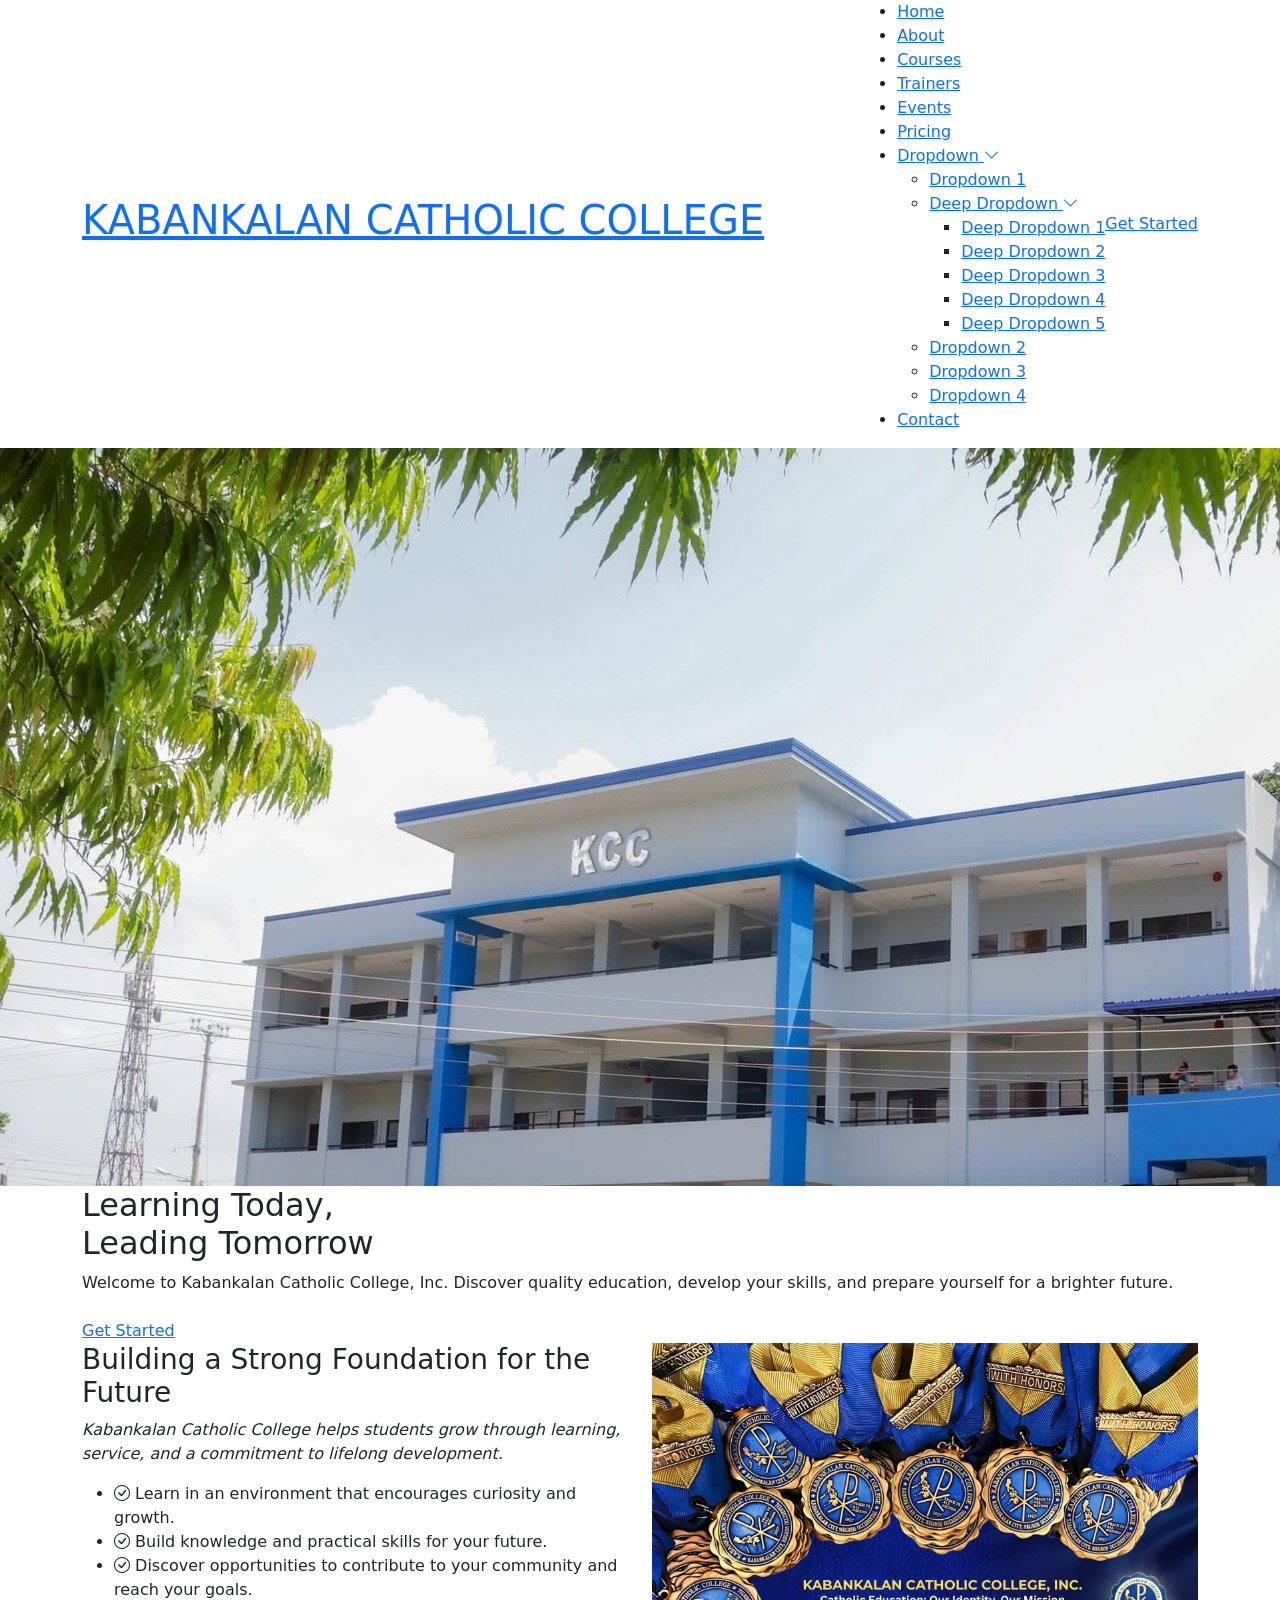
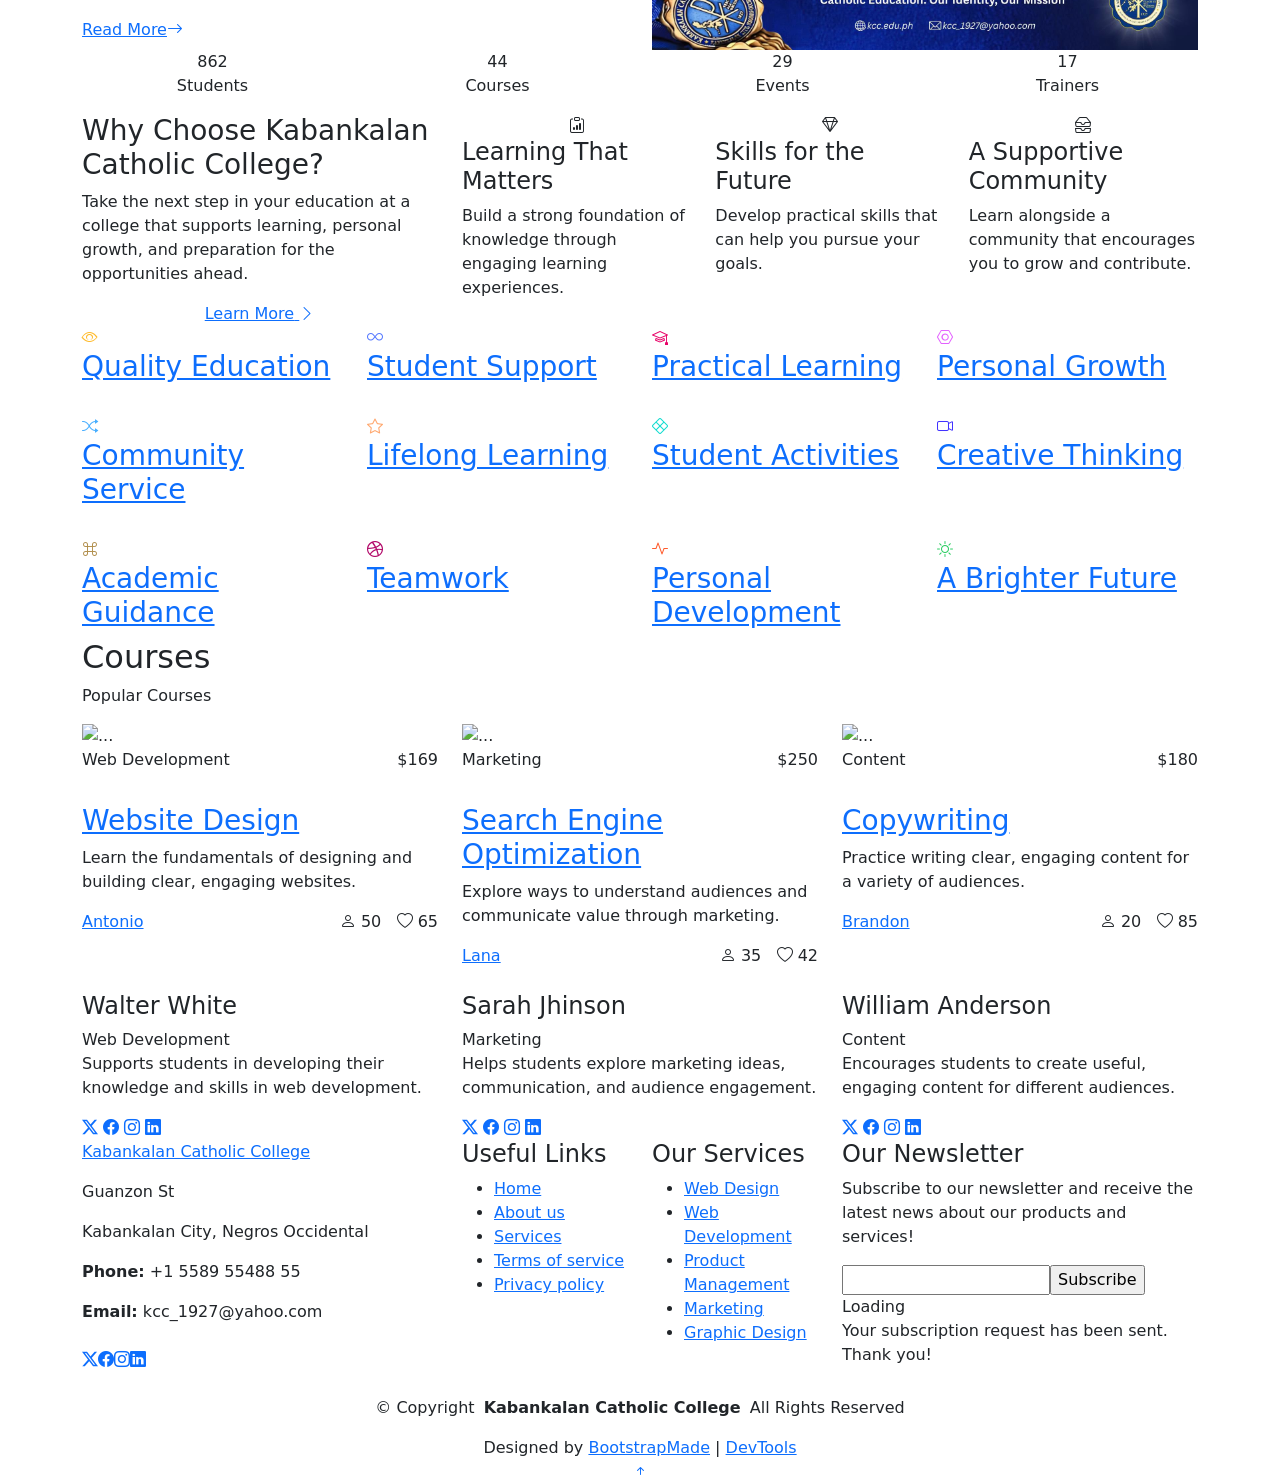
==== commit ea08c269: "added an image" ====
--- a/index.html
+++ b/index.html
@@ -109,7 +109,7 @@
         <div class="row gy-4">
 
           <div class="col-lg-6 order-1 order-lg-2" data-aos="fade-up" data-aos-delay="100">
-            <img src="assets/img/about.jpg" class="img-fluid" alt="">
+            <img src="assets/img/trainers/medals.jpg" class="img-fluid" alt="">
           </div>
 
           <div class="col-lg-6 order-2 order-lg-1 content" data-aos="fade-up" data-aos-delay="200">
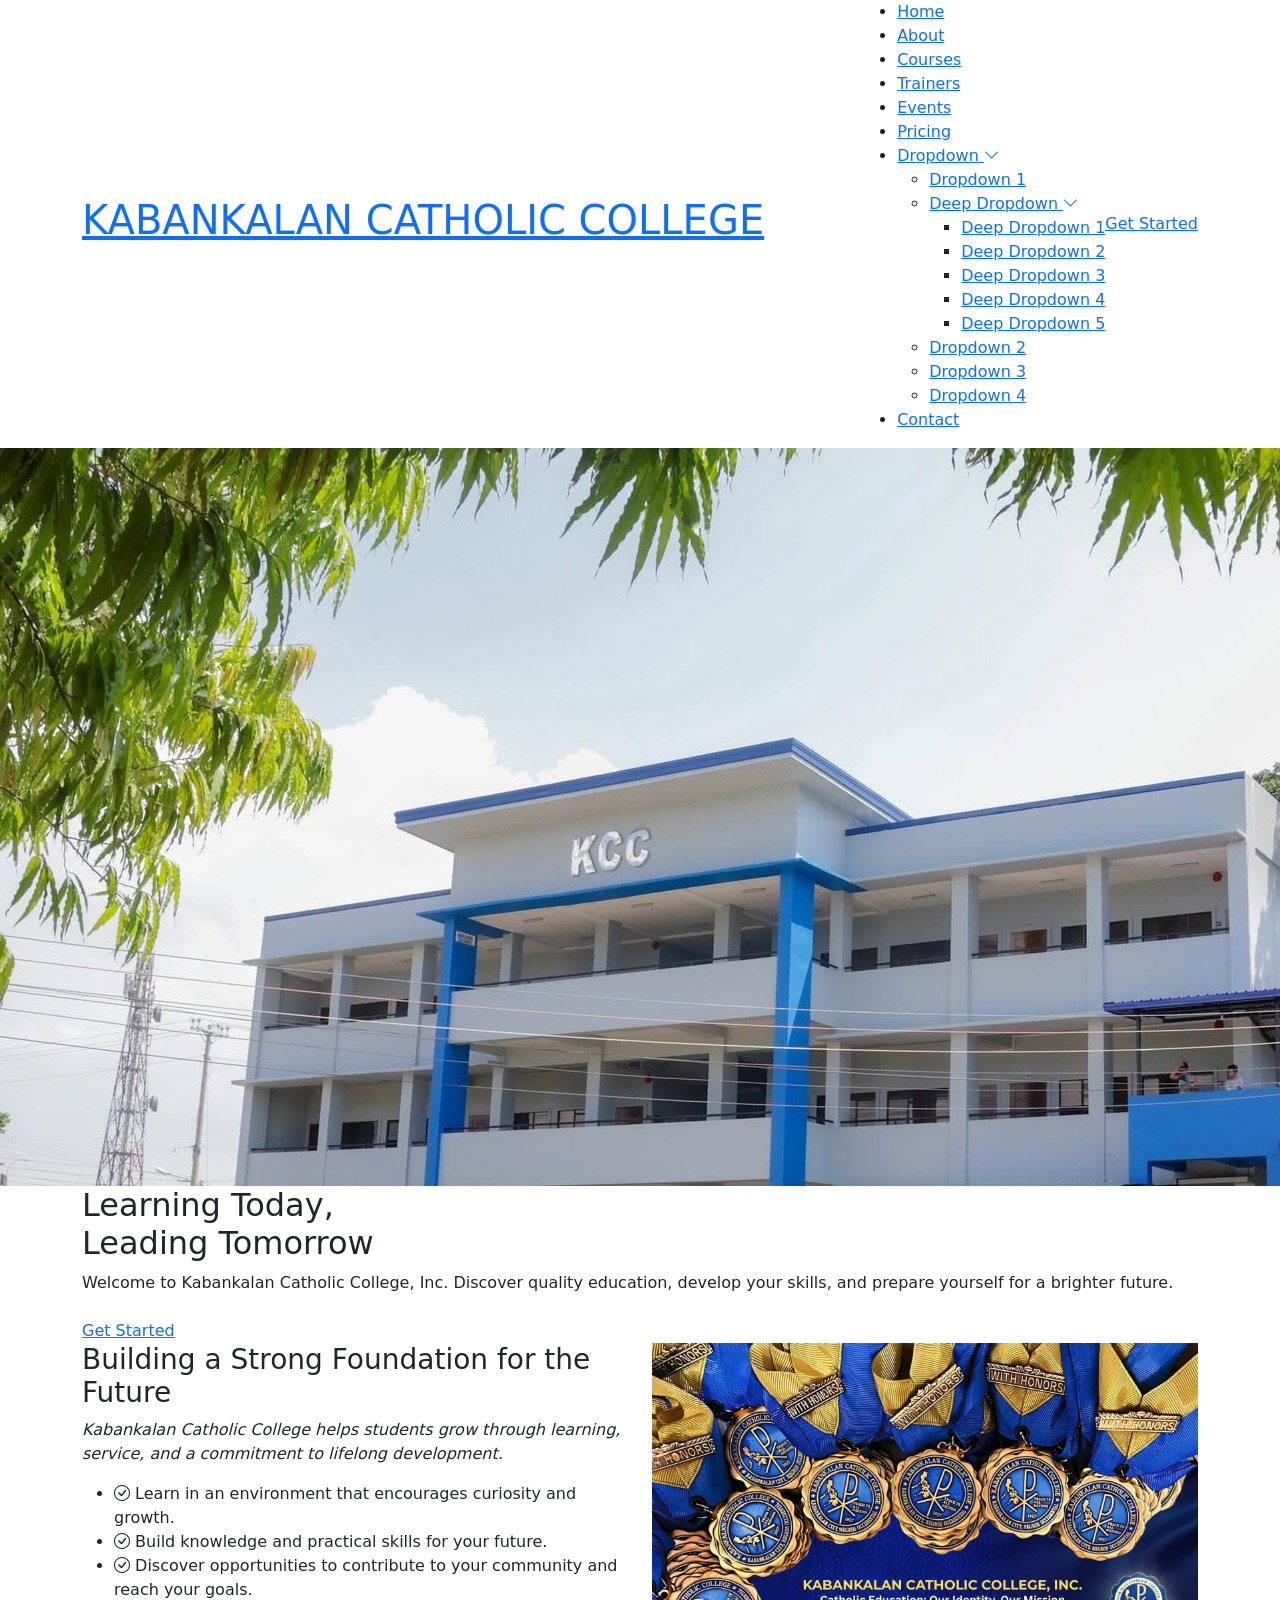
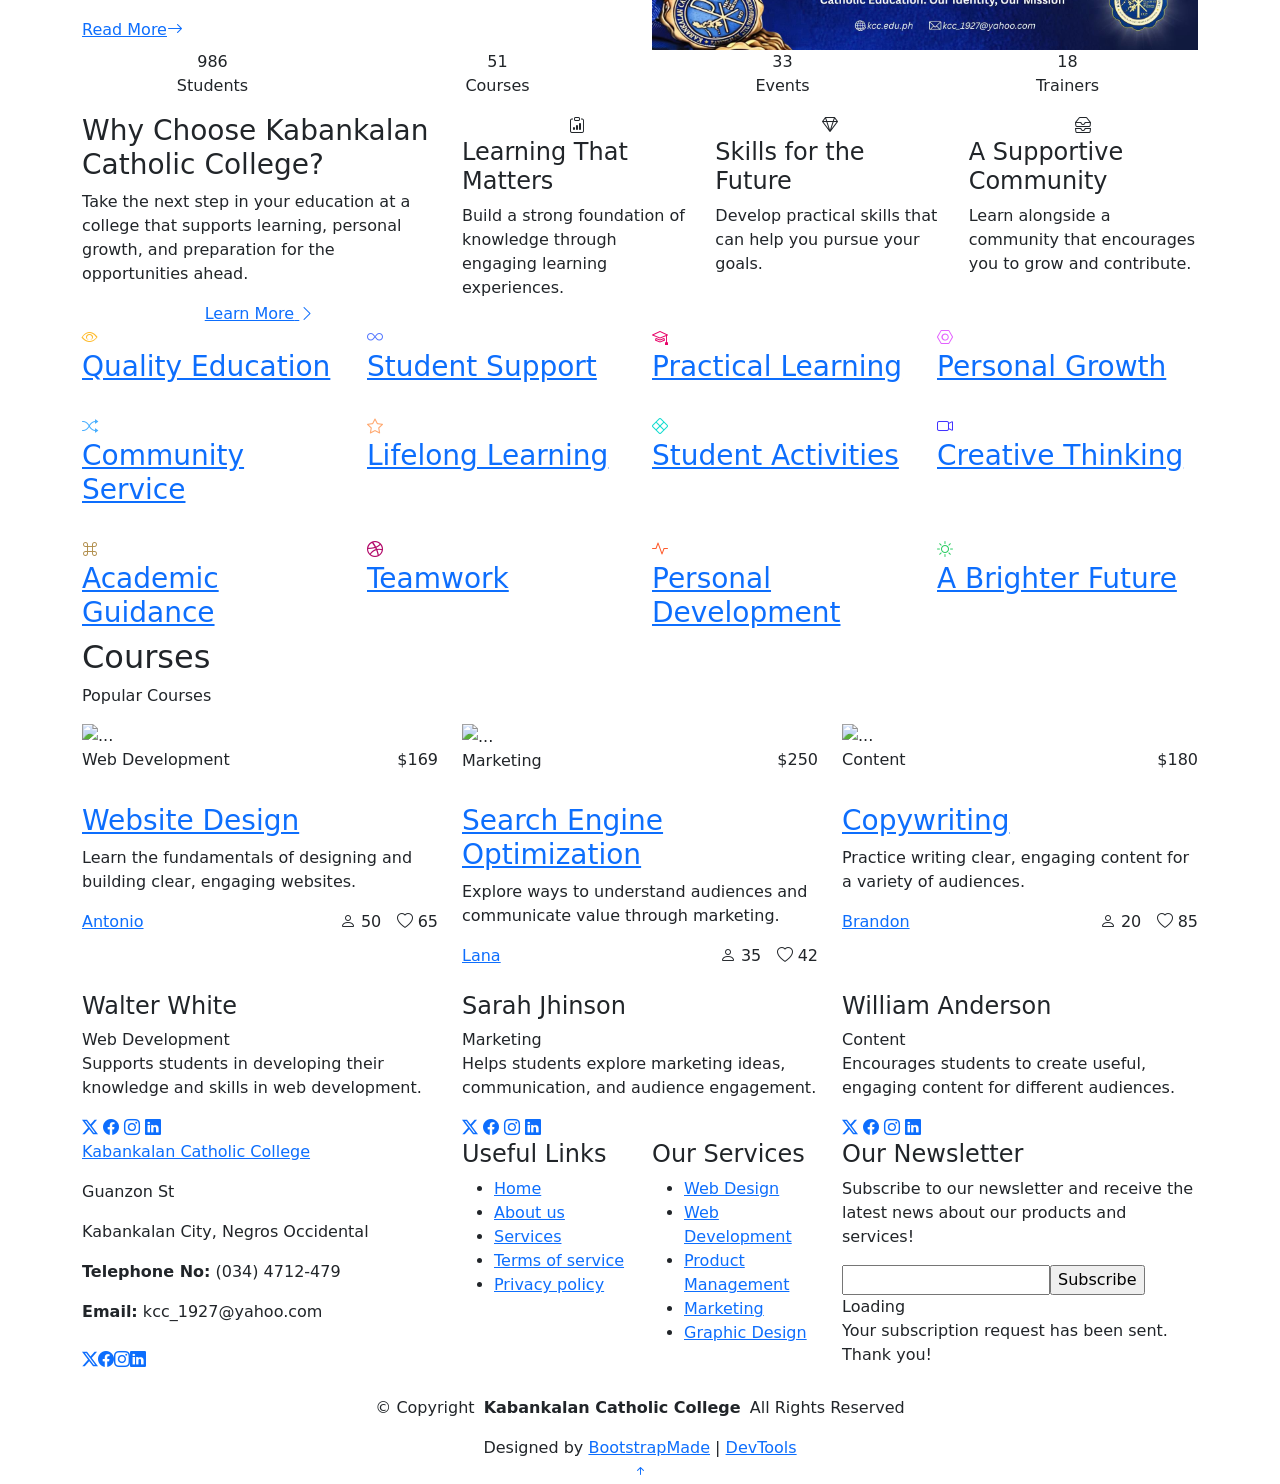
==== commit e74f3884: "added Telephone number" ====
--- a/index.html
+++ b/index.html
@@ -506,7 +506,7 @@
           <div class="footer-contact pt-3">
             <p>Guanzon St</p>
             <p>Kabankalan City, Negros Occidental</p>
-            <p class="mt-3"><strong>Phone:</strong> <span>+1 5589 55488 55</span></p>
+            <p class="mt-3"><strong>Telephone No:</strong> <span>(034) 4712-479</span></p>
             <p><strong>Email:</strong> <span>kcc_1927@yahoo.com</span></p>
           </div>
           <div class="social-links d-flex mt-4">
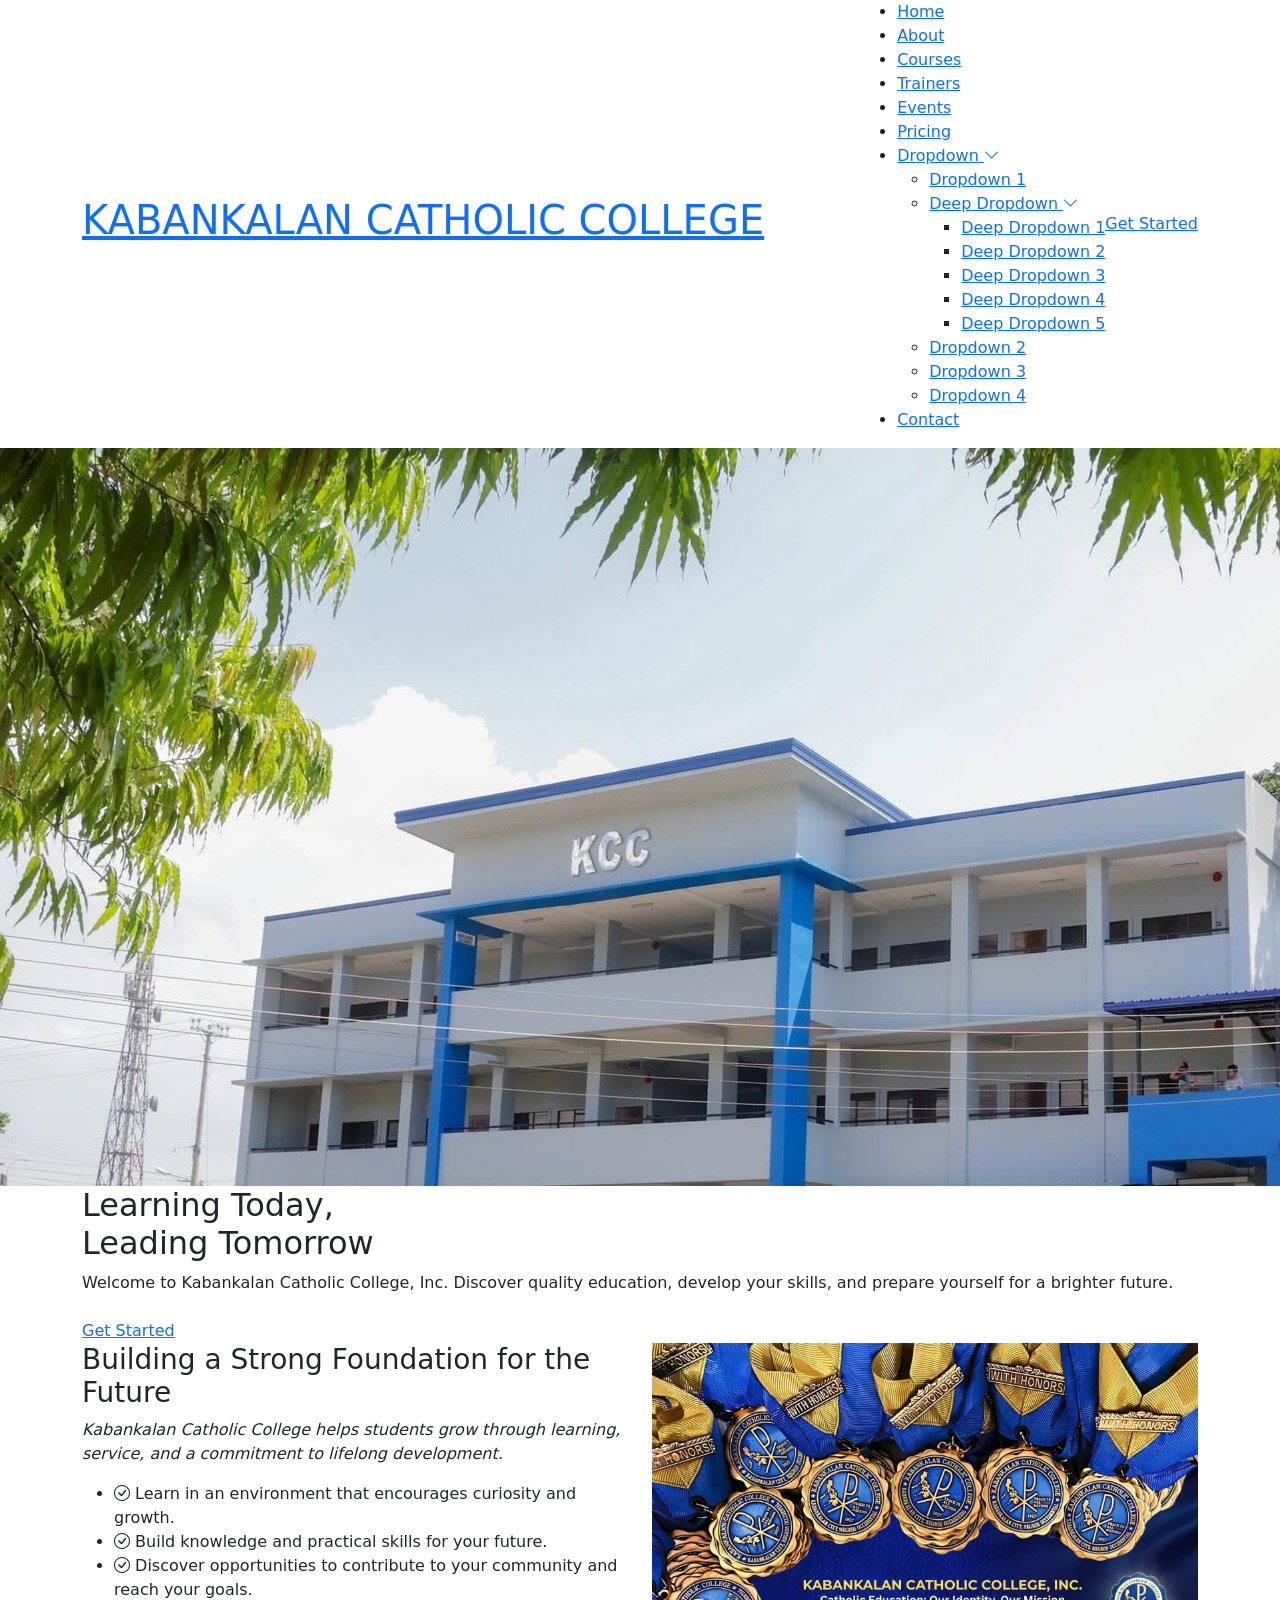
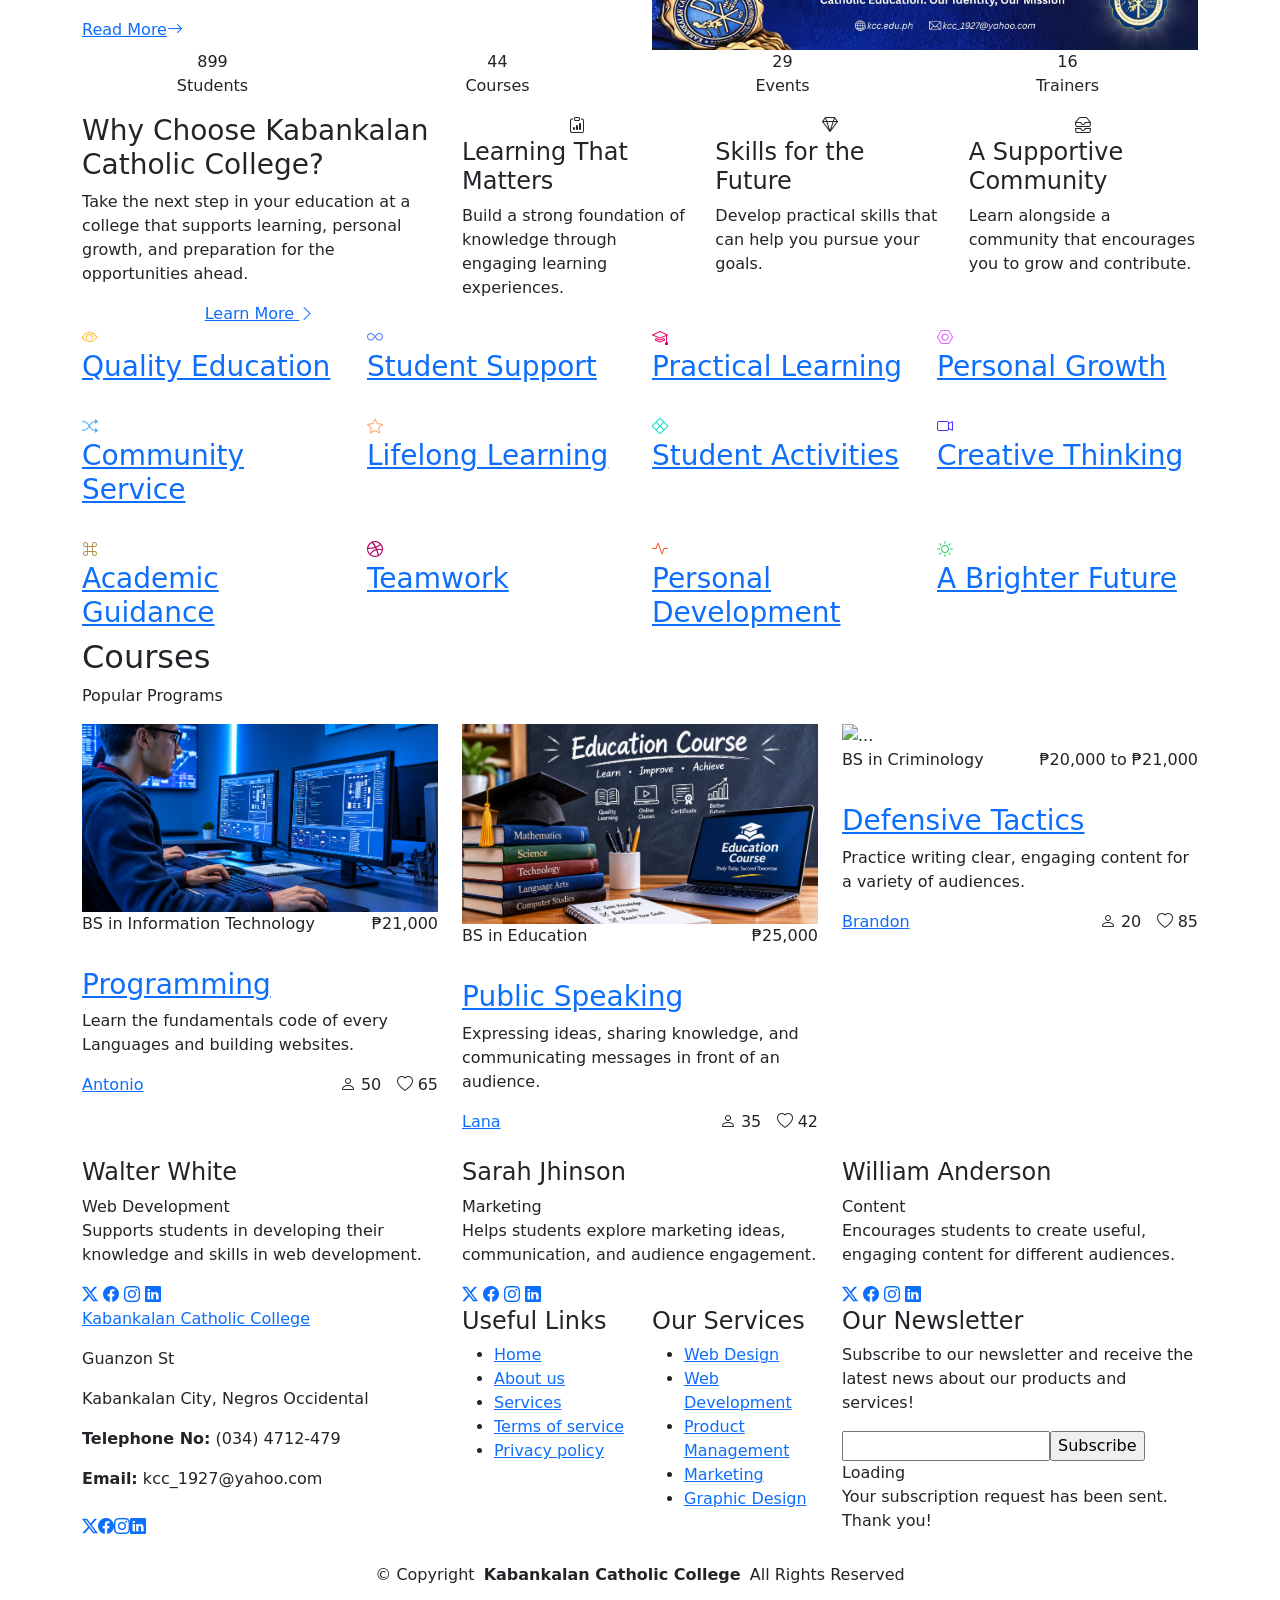
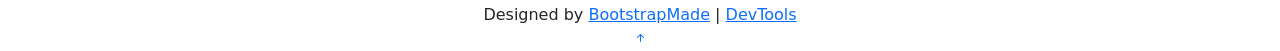
==== commit 2adfaf32: "adding popular program" ====
--- a/index.html
+++ b/index.html
@@ -332,7 +332,7 @@
       <!-- Section Title -->
       <div class="container section-title" data-aos="fade-up">
         <h2>Courses</h2>
-        <p>Popular Courses</p>
+        <p>Popular Programs</p>
       </div><!-- End Section Title -->
 
       <div class="container">
@@ -341,15 +341,15 @@
 
           <div class="col-lg-4 col-md-6 d-flex align-items-stretch" data-aos="zoom-in" data-aos-delay="100">
             <div class="course-item">
-              <img src="assets/img/course/course-1.webp" class="img-fluid" alt="...">
+              <img src="assets/img/course/programming.png" class="img-fluid" alt="...">
               <div class="course-content">
                 <div class="d-flex justify-content-between align-items-center mb-3">
-                  <p class="category">Web Development</p>
-                  <p class="price">$169</p>
-                </div>
-
-                <h3><a href="course-details.html">Website Design</a></h3>
-                <p class="description">Learn the fundamentals of designing and building clear, engaging websites.</p>
+                  <p class="category">BS in Information Technology</p>
+                  <p class="price">₱21,000</p>
+                </div>
+
+                <h3><a href="course-details.html">Programming</a></h3>
+                <p class="description">Learn the fundamentals code of every Languages and building websites.</p>
                 <div class="trainer d-flex justify-content-between align-items-center">
                   <div class="trainer-profile d-flex align-items-center">
                     <img src="assets/img/person/person-m-7.webp" class="img-fluid" alt="">
@@ -367,15 +367,15 @@
 
           <div class="col-lg-4 col-md-6 d-flex align-items-stretch mt-4 mt-md-0" data-aos="zoom-in" data-aos-delay="200">
             <div class="course-item">
-              <img src="assets/img/course/course-2.webp" class="img-fluid" alt="...">
+              <img src="assets/img/course/education.png" class="img-fluid" alt="...">
               <div class="course-content">
                 <div class="d-flex justify-content-between align-items-center mb-3">
-                  <p class="category">Marketing</p>
-                  <p class="price">$250</p>
-                </div>
-
-                <h3><a href="course-details.html">Search Engine Optimization</a></h3>
-                <p class="description">Explore ways to understand audiences and communicate value through marketing.</p>
+                  <p class="category">BS in Education</p>
+                  <p class="price">₱25,000</p>
+                </div>
+
+                <h3><a href="course-details.html">Public Speaking</a></h3>
+                <p class="description">Expressing ideas, sharing knowledge, and communicating messages in front of an audience.</p>
                 <div class="trainer d-flex justify-content-between align-items-center">
                   <div class="trainer-profile d-flex align-items-center">
                     <img src="assets/img/person/person-f-14.webp" class="img-fluid" alt="">
@@ -396,11 +396,11 @@
               <img src="assets/img/course/course-3.webp" class="img-fluid" alt="...">
               <div class="course-content">
                 <div class="d-flex justify-content-between align-items-center mb-3">
-                  <p class="category">Content</p>
-                  <p class="price">$180</p>
-                </div>
-
-                <h3><a href="course-details.html">Copywriting</a></h3>
+                  <p class="category">BS in Criminology</p>
+                  <p class="price">₱20,000 to ₱21,000</p>
+                </div>
+
+                <h3><a href="course-details.html">Defensive Tactics</a></h3>
                 <p class="description">Practice writing clear, engaging content for a variety of audiences.</p>
                 <div class="trainer d-flex justify-content-between align-items-center">
                   <div class="trainer-profile d-flex align-items-center">
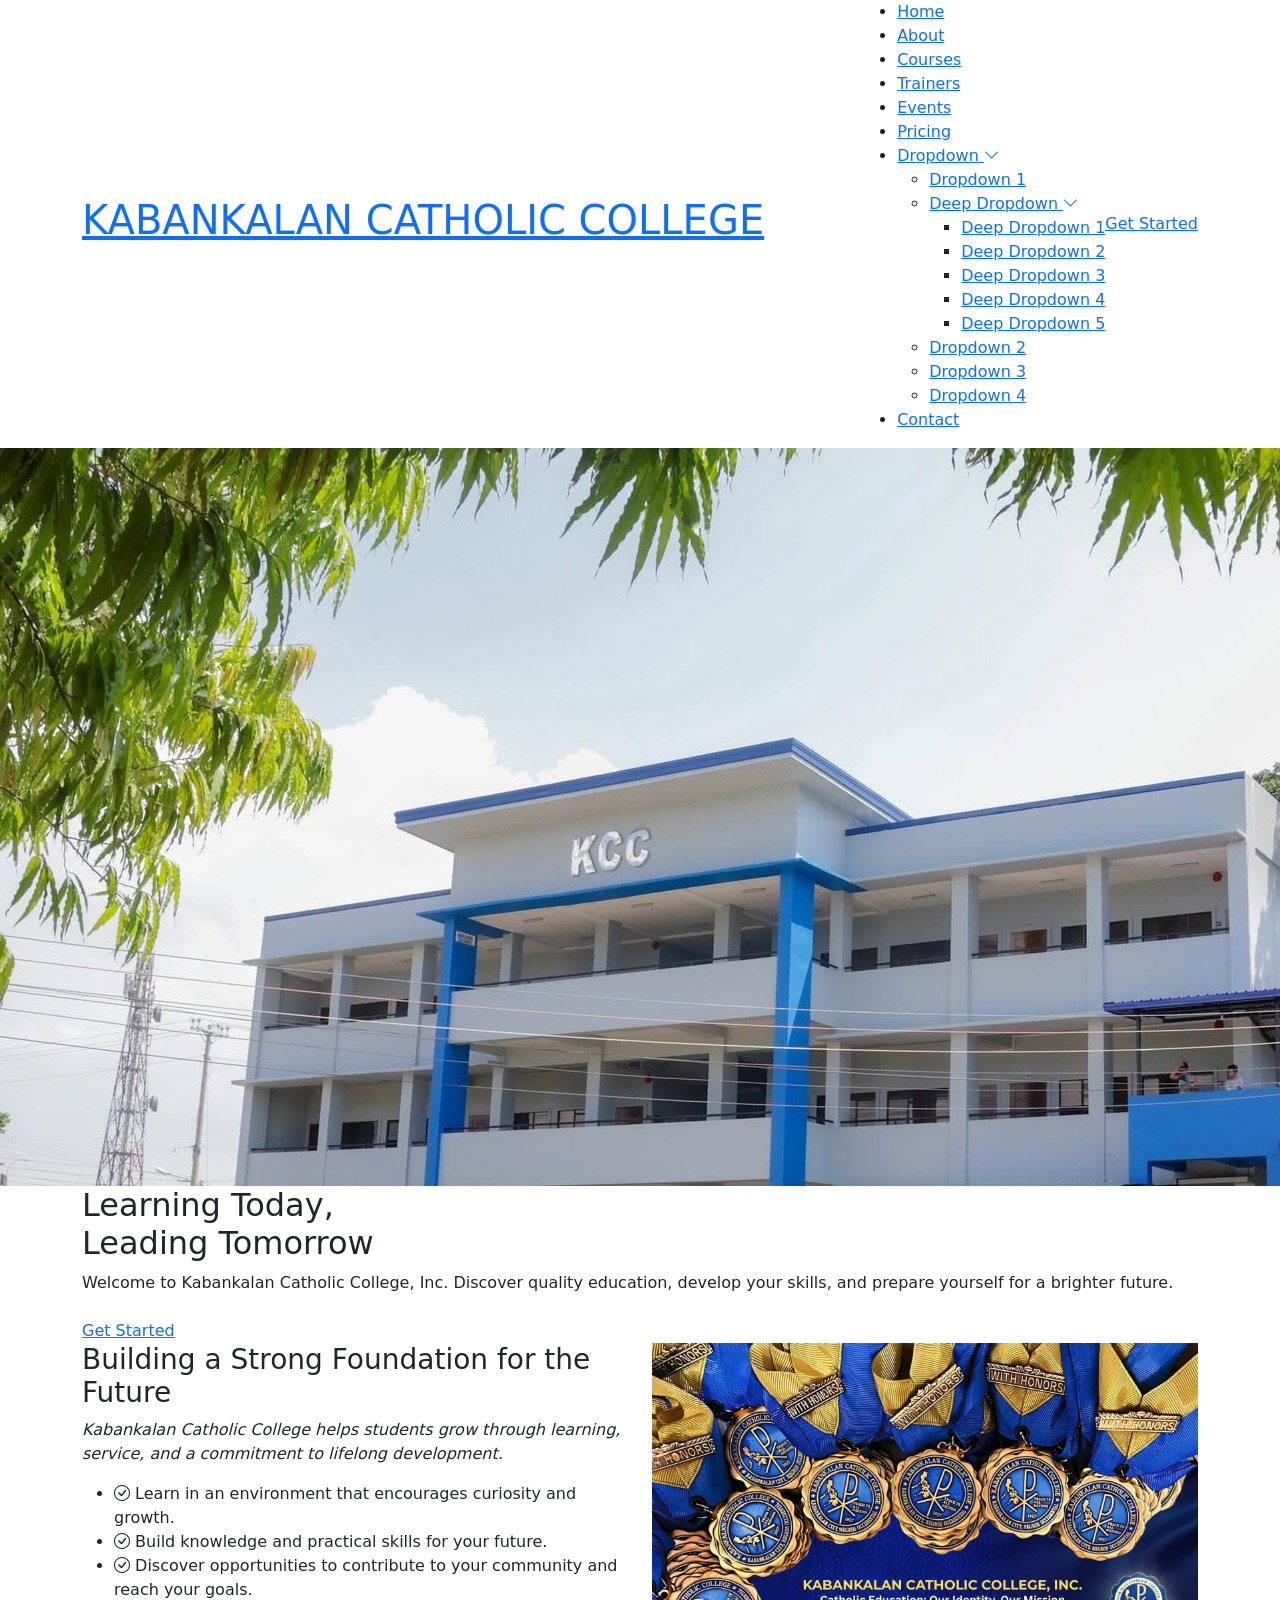
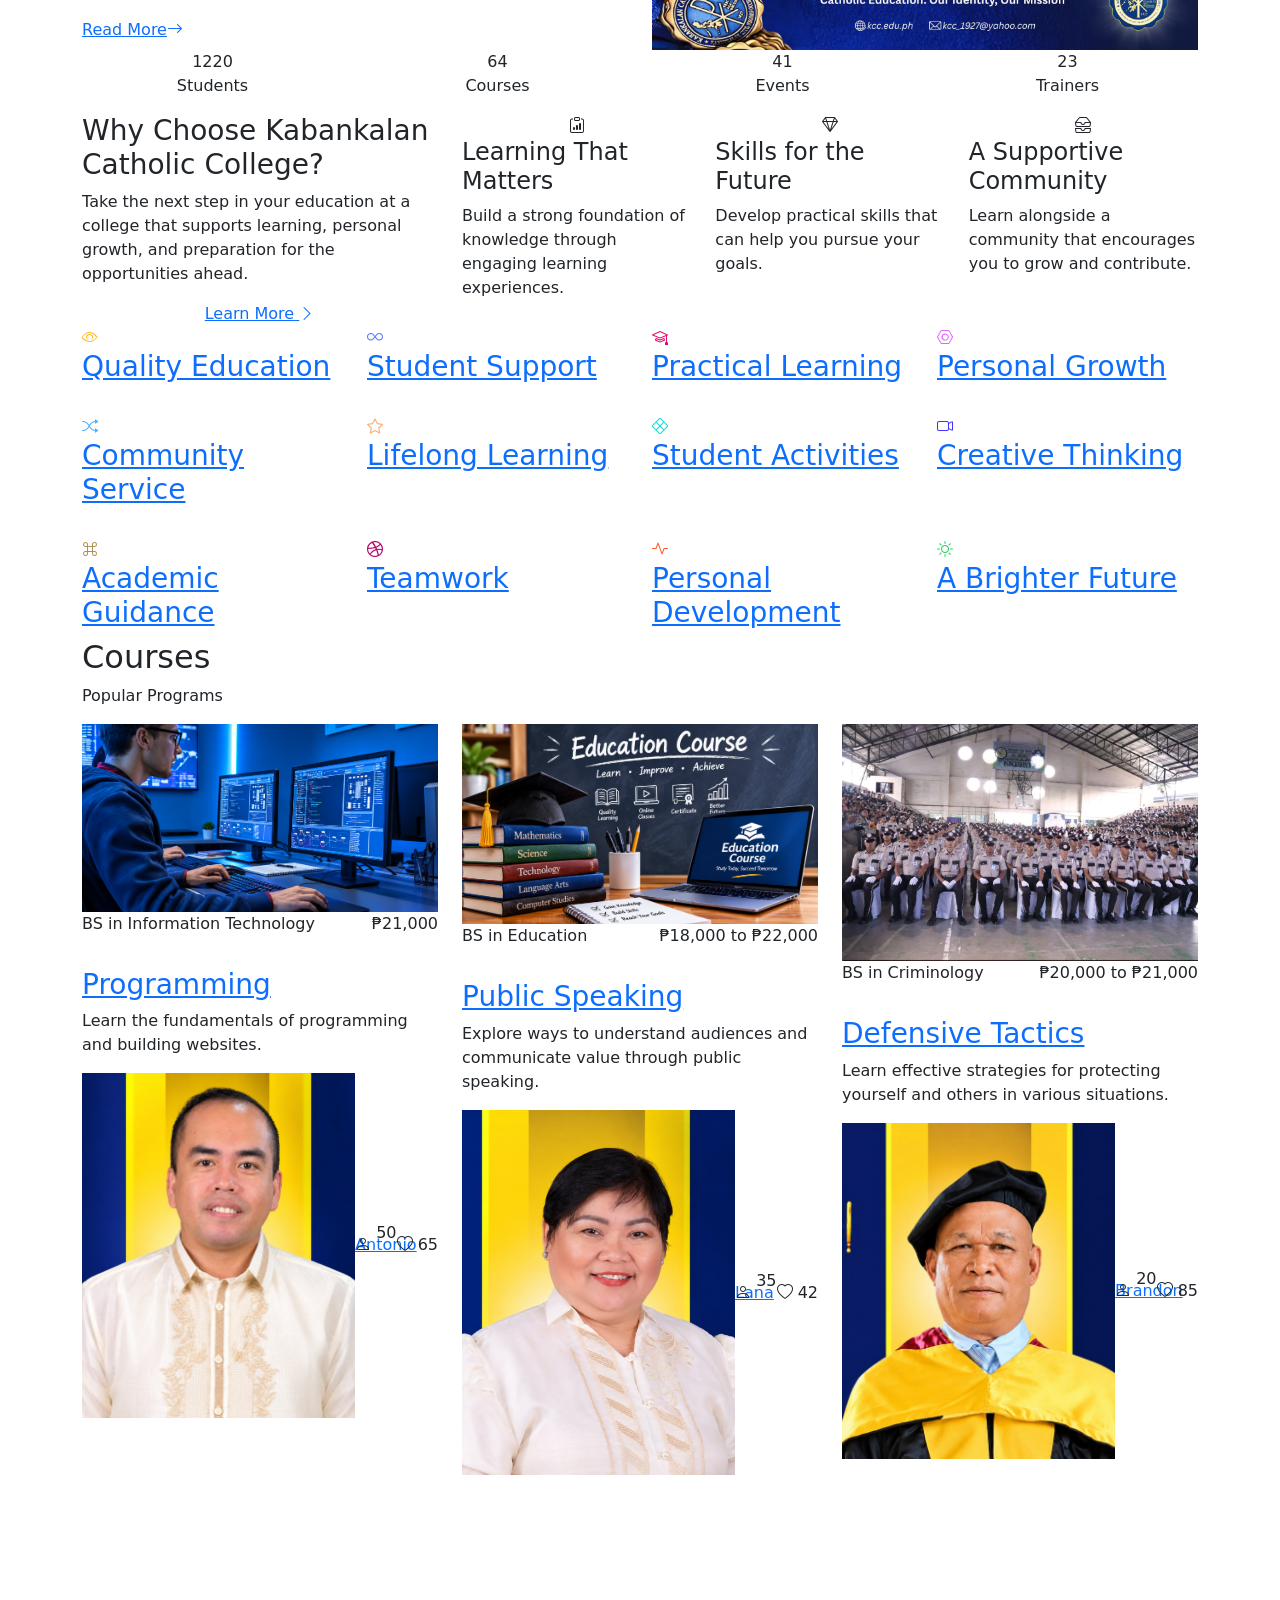
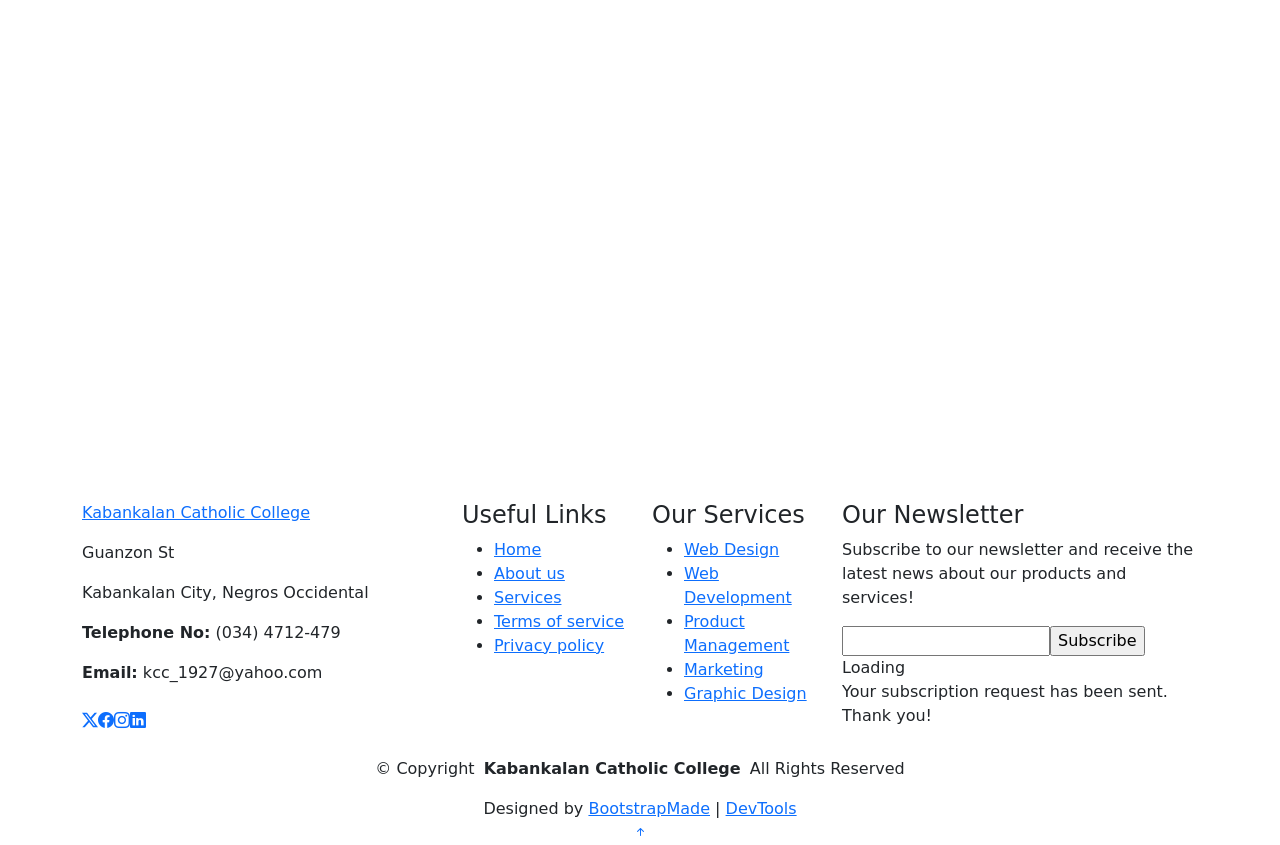
==== commit 6d897317: "added trainors" ====
--- a/index.html
+++ b/index.html
@@ -349,7 +349,7 @@
                 </div>
 
                 <h3><a href="course-details.html">Programming</a></h3>
-                <p class="description">Learn the fundamentals code of every Languages and building websites.</p>
+                <p class="description">Learn the fundamentals of programming and building websites.</p>
                 <div class="trainer d-flex justify-content-between align-items-center">
                   <div class="trainer-profile d-flex align-items-center">
                     <img src="assets/img/person/person-m-7.webp" class="img-fluid" alt="">
@@ -371,11 +371,11 @@
               <div class="course-content">
                 <div class="d-flex justify-content-between align-items-center mb-3">
                   <p class="category">BS in Education</p>
-                  <p class="price">₱25,000</p>
+                  <p class="price">₱18,000 to ₱22,000</p>
                 </div>
 
                 <h3><a href="course-details.html">Public Speaking</a></h3>
-                <p class="description">Expressing ideas, sharing knowledge, and communicating messages in front of an audience.</p>
+                <p class="description">Explore ways to understand audiences and communicate value through public speaking.</p>
                 <div class="trainer d-flex justify-content-between align-items-center">
                   <div class="trainer-profile d-flex align-items-center">
                     <img src="assets/img/person/person-f-14.webp" class="img-fluid" alt="">
@@ -393,7 +393,7 @@
 
           <div class="col-lg-4 col-md-6 d-flex align-items-stretch mt-4 mt-lg-0" data-aos="zoom-in" data-aos-delay="300">
             <div class="course-item">
-              <img src="assets/img/course/course-3.webp" class="img-fluid" alt="...">
+              <img src="assets/img/course/criminology.png" class="img-fluid" alt="...">
               <div class="course-content">
                 <div class="d-flex justify-content-between align-items-center mb-3">
                   <p class="category">BS in Criminology</p>
@@ -401,7 +401,7 @@
                 </div>
 
                 <h3><a href="course-details.html">Defensive Tactics</a></h3>
-                <p class="description">Practice writing clear, engaging content for a variety of audiences.</p>
+                <p class="description">Learn effective strategies for protecting yourself and others in various situations.</p>
                 <div class="trainer d-flex justify-content-between align-items-center">
                   <div class="trainer-profile d-flex align-items-center">
                     <img src="assets/img/person/person-m-12.webp" class="img-fluid" alt="">
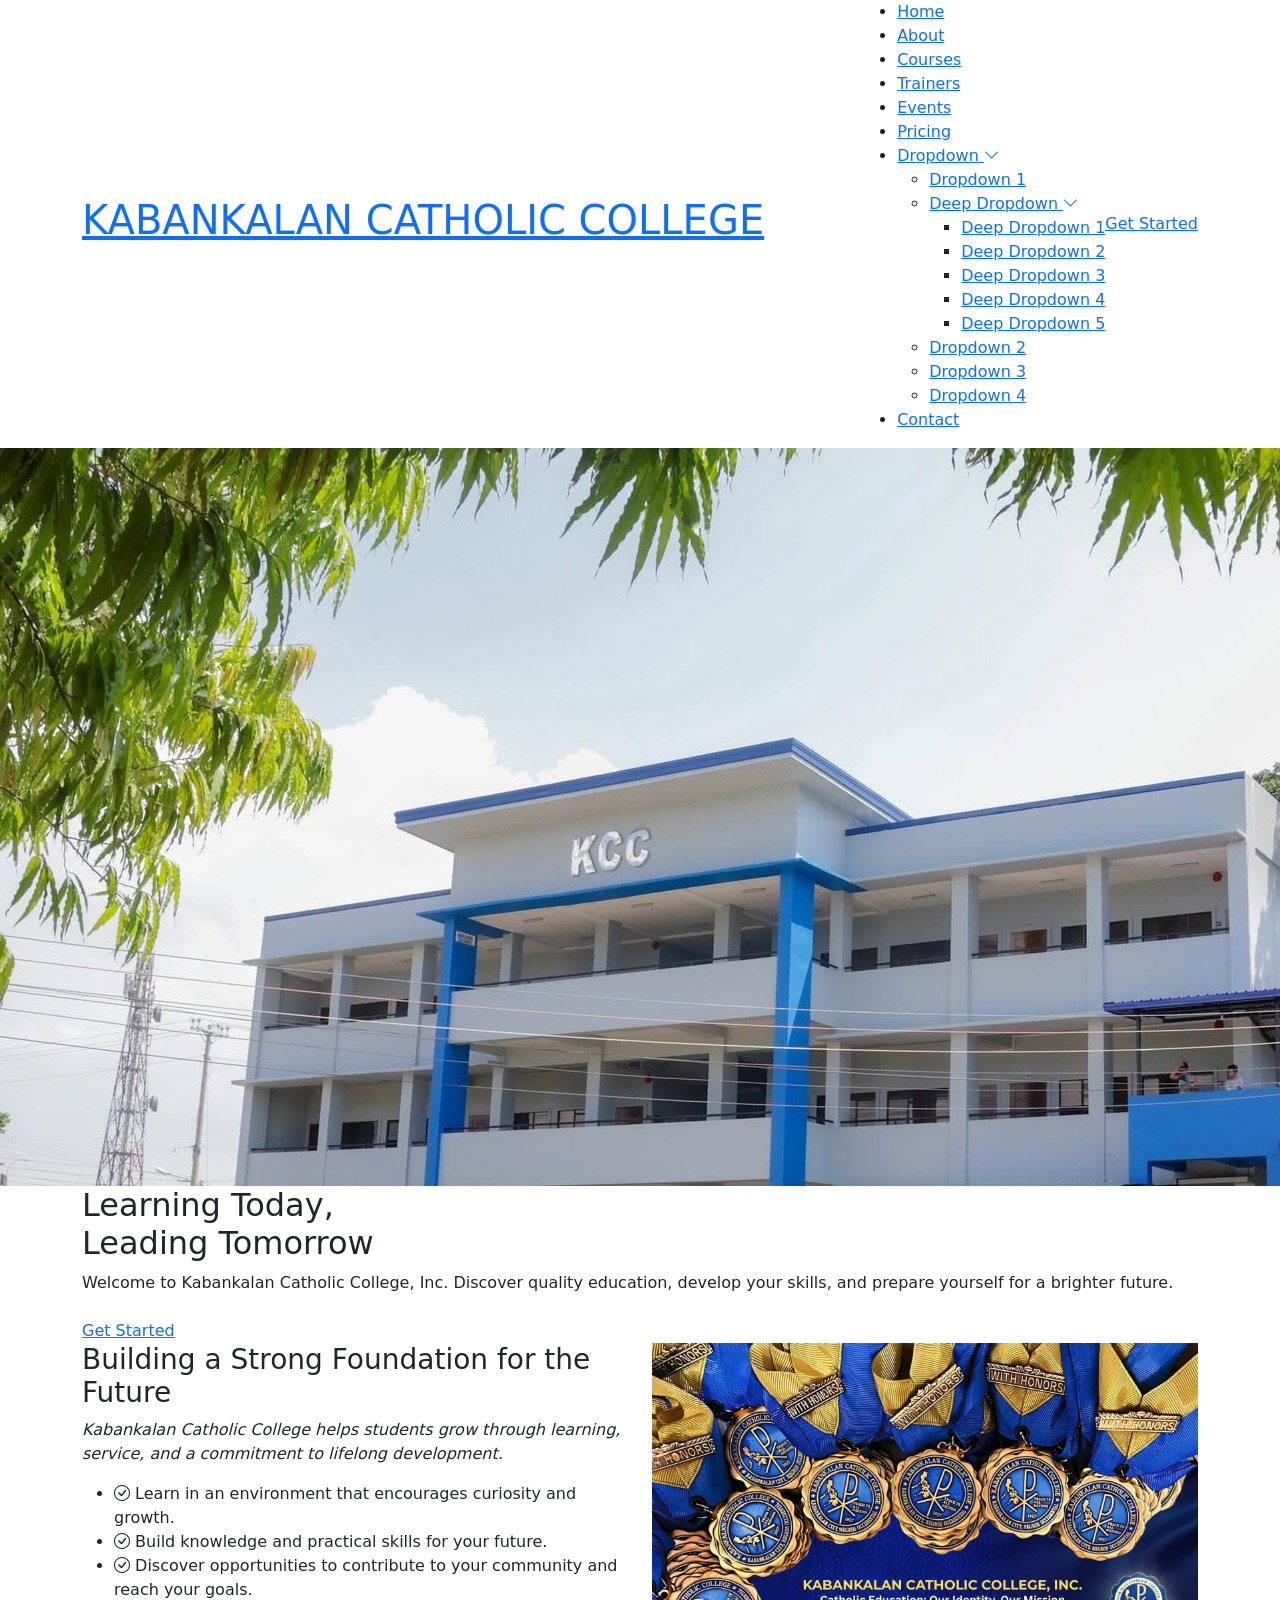
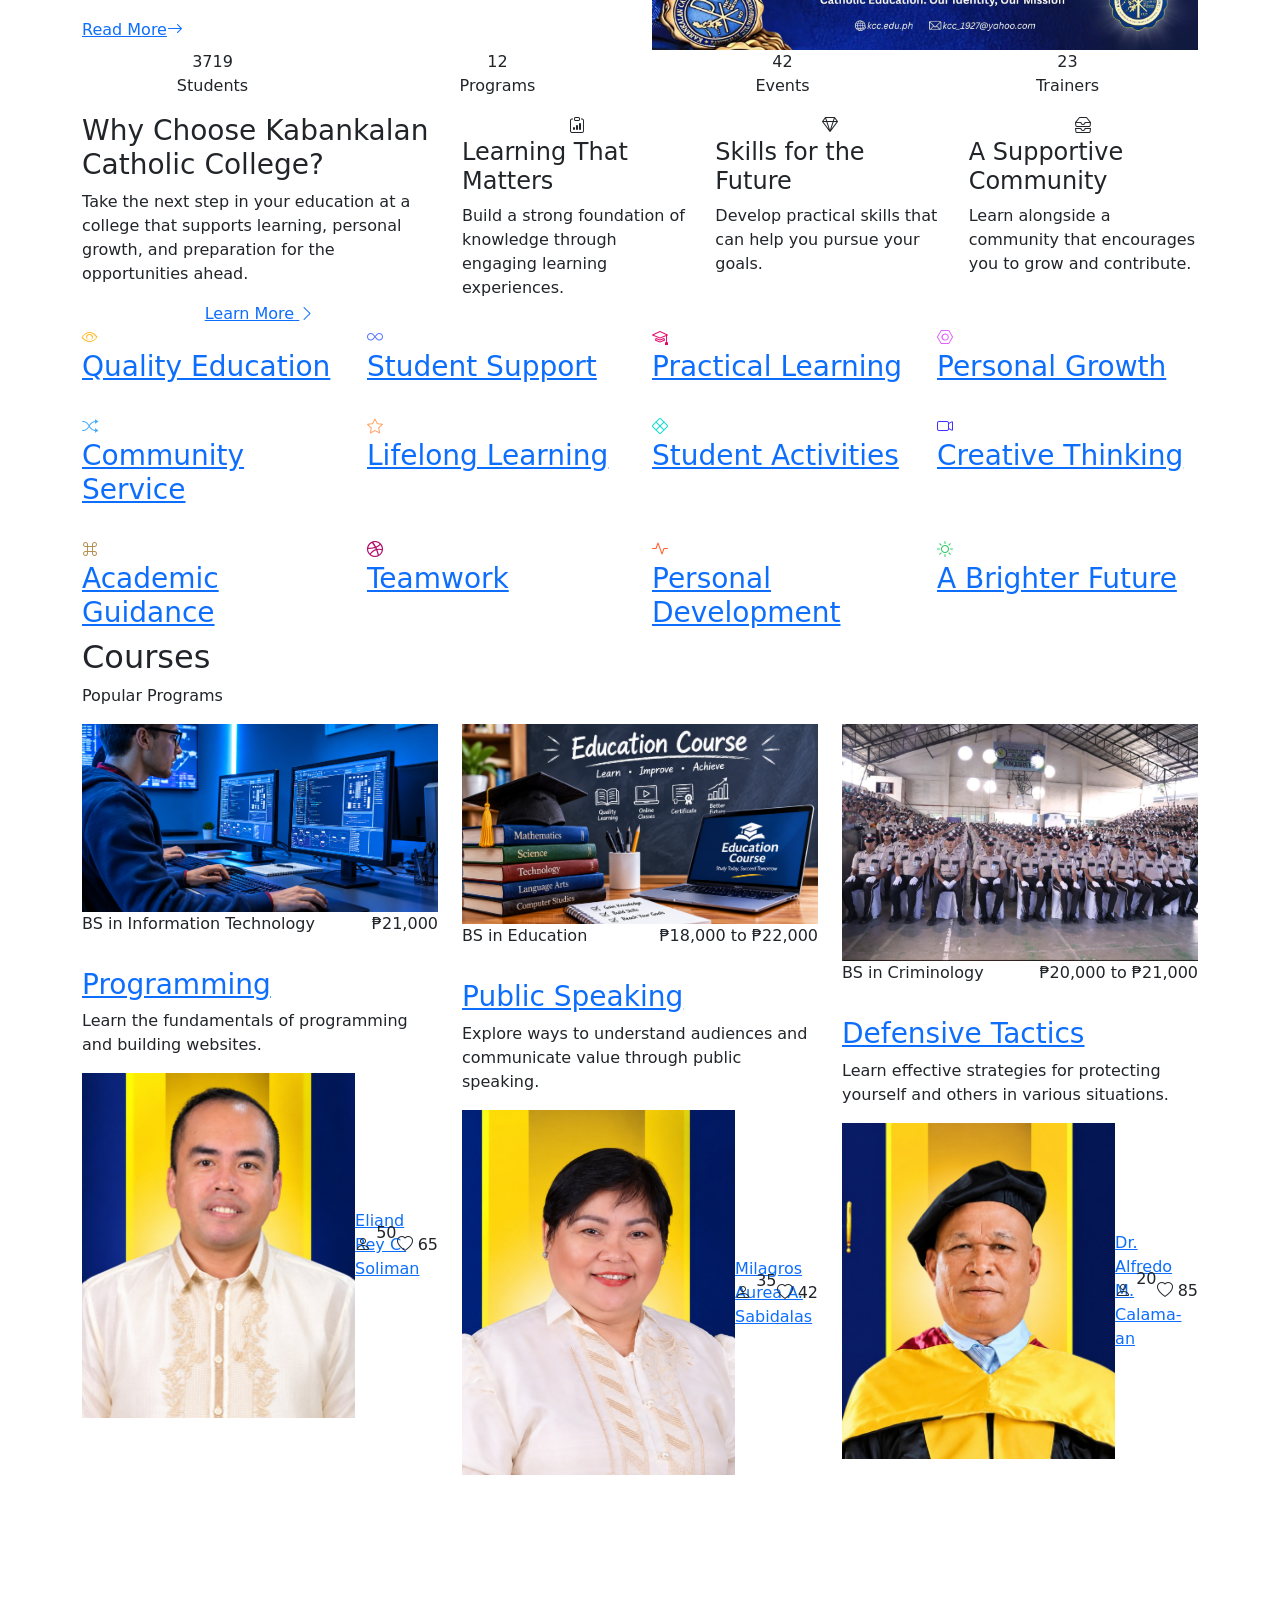
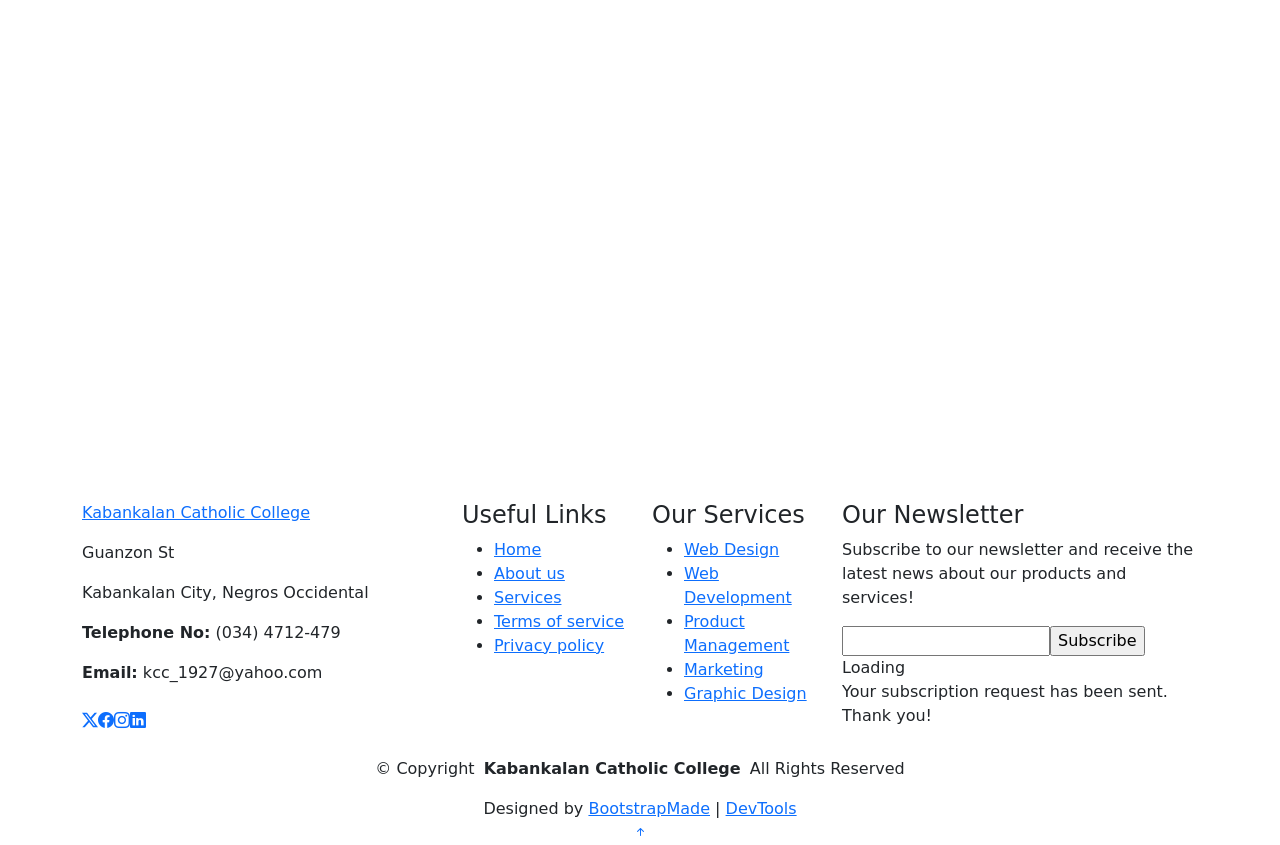
==== commit f05bfe92: "added the total number of college students and programs" ====
--- a/index.html
+++ b/index.html
@@ -141,15 +141,15 @@
 
           <div class="col-lg-3 col-md-6">
             <div class="stats-item text-center w-100 h-100">
-              <span data-purecounter-start="0" data-purecounter-end="1232" data-purecounter-duration="1" class="purecounter"></span>
+              <span data-purecounter-start="0" data-purecounter-end="3719" data-purecounter-duration="1" class="purecounter"></span>
               <p>Students</p>
             </div>
           </div><!-- End Stats Item -->
 
           <div class="col-lg-3 col-md-6">
             <div class="stats-item text-center w-100 h-100">
-              <span data-purecounter-start="0" data-purecounter-end="64" data-purecounter-duration="1" class="purecounter"></span>
-              <p>Courses</p>
+              <span data-purecounter-start="0" data-purecounter-end="12" data-purecounter-duration="1" class="purecounter"></span>
+              <p>Programs</p>
             </div>
           </div><!-- End Stats Item -->
 
@@ -353,7 +353,7 @@
                 <div class="trainer d-flex justify-content-between align-items-center">
                   <div class="trainer-profile d-flex align-items-center">
                     <img src="assets/img/person/person-m-7.webp" class="img-fluid" alt="">
-                    <a href="" class="trainer-link">Antonio</a>
+                    <a href="" class="trainer-link">Eliand Rey C. Soliman</a>
                   </div>
                   <div class="trainer-rank d-flex align-items-center">
                     <i class="bi bi-person user-icon"></i>&nbsp;50
@@ -379,7 +379,7 @@
                 <div class="trainer d-flex justify-content-between align-items-center">
                   <div class="trainer-profile d-flex align-items-center">
                     <img src="assets/img/person/person-f-14.webp" class="img-fluid" alt="">
-                    <a href="" class="trainer-link">Lana</a>
+                    <a href="" class="trainer-link">Milagros Aurea A. Sabidalas</a>
                   </div>
                   <div class="trainer-rank d-flex align-items-center">
                     <i class="bi bi-person user-icon"></i>&nbsp;35
@@ -405,7 +405,7 @@
                 <div class="trainer d-flex justify-content-between align-items-center">
                   <div class="trainer-profile d-flex align-items-center">
                     <img src="assets/img/person/person-m-12.webp" class="img-fluid" alt="">
-                    <a href="" class="trainer-link">Brandon</a>
+                    <a href="" class="trainer-link">Dr. Alfredo M. Calama-an</a>
                   </div>
                   <div class="trainer-rank d-flex align-items-center">
                     <i class="bi bi-person user-icon"></i>&nbsp;20
@@ -434,10 +434,10 @@
             <div class="member">
               <img src="assets/img/trainers/trainer-1.jpg" class="img-fluid" alt="">
               <div class="member-content">
-                <h4>Walter White</h4>
-                <span>Web Development</span>
+                <h4>Eliand Rey C. Soliman</h4>
+                <span>DBA, CMMS</span>
                 <p>
-                  Supports students in developing their knowledge and skills in web development.
+                  Dean of the College of Management, Accountancy and Technology.
                 </p>
                 <div class="social">
                   <a href=""><i class="bi bi-twitter-x"></i></a>
@@ -453,10 +453,10 @@
             <div class="member">
               <img src="assets/img/trainers/trainer-2.jpg" class="img-fluid" alt="">
               <div class="member-content">
-                <h4>Sarah Jhinson</h4>
-                <span>Marketing</span>
+                <h4>Milagros Aurea A. Sabidalas</h4>
+                <span>LPT, EdD</span>
                 <p>
-                  Helps students explore marketing ideas, communication, and audience engagement.
+                  Program Chair of the Bachelor of Physical Education.
                 </p>
                 <div class="social">
                   <a href=""><i class="bi bi-twitter-x"></i></a>
@@ -472,10 +472,10 @@
             <div class="member">
               <img src="assets/img/trainers/trainer-3.jpg" class="img-fluid" alt="">
               <div class="member-content">
-                <h4>William Anderson</h4>
-                <span>Content</span>
+                <h4>Dr. Alfredo M. Calama-an</h4>
+                <span>RCRIM</span>
                 <p>
-                  Encourages students to create useful, engaging content for different audiences.
+                  Dean, College of Criminology.
                 </p>
                 <div class="social">
                   <a href=""><i class="bi bi-twitter-x"></i></a>
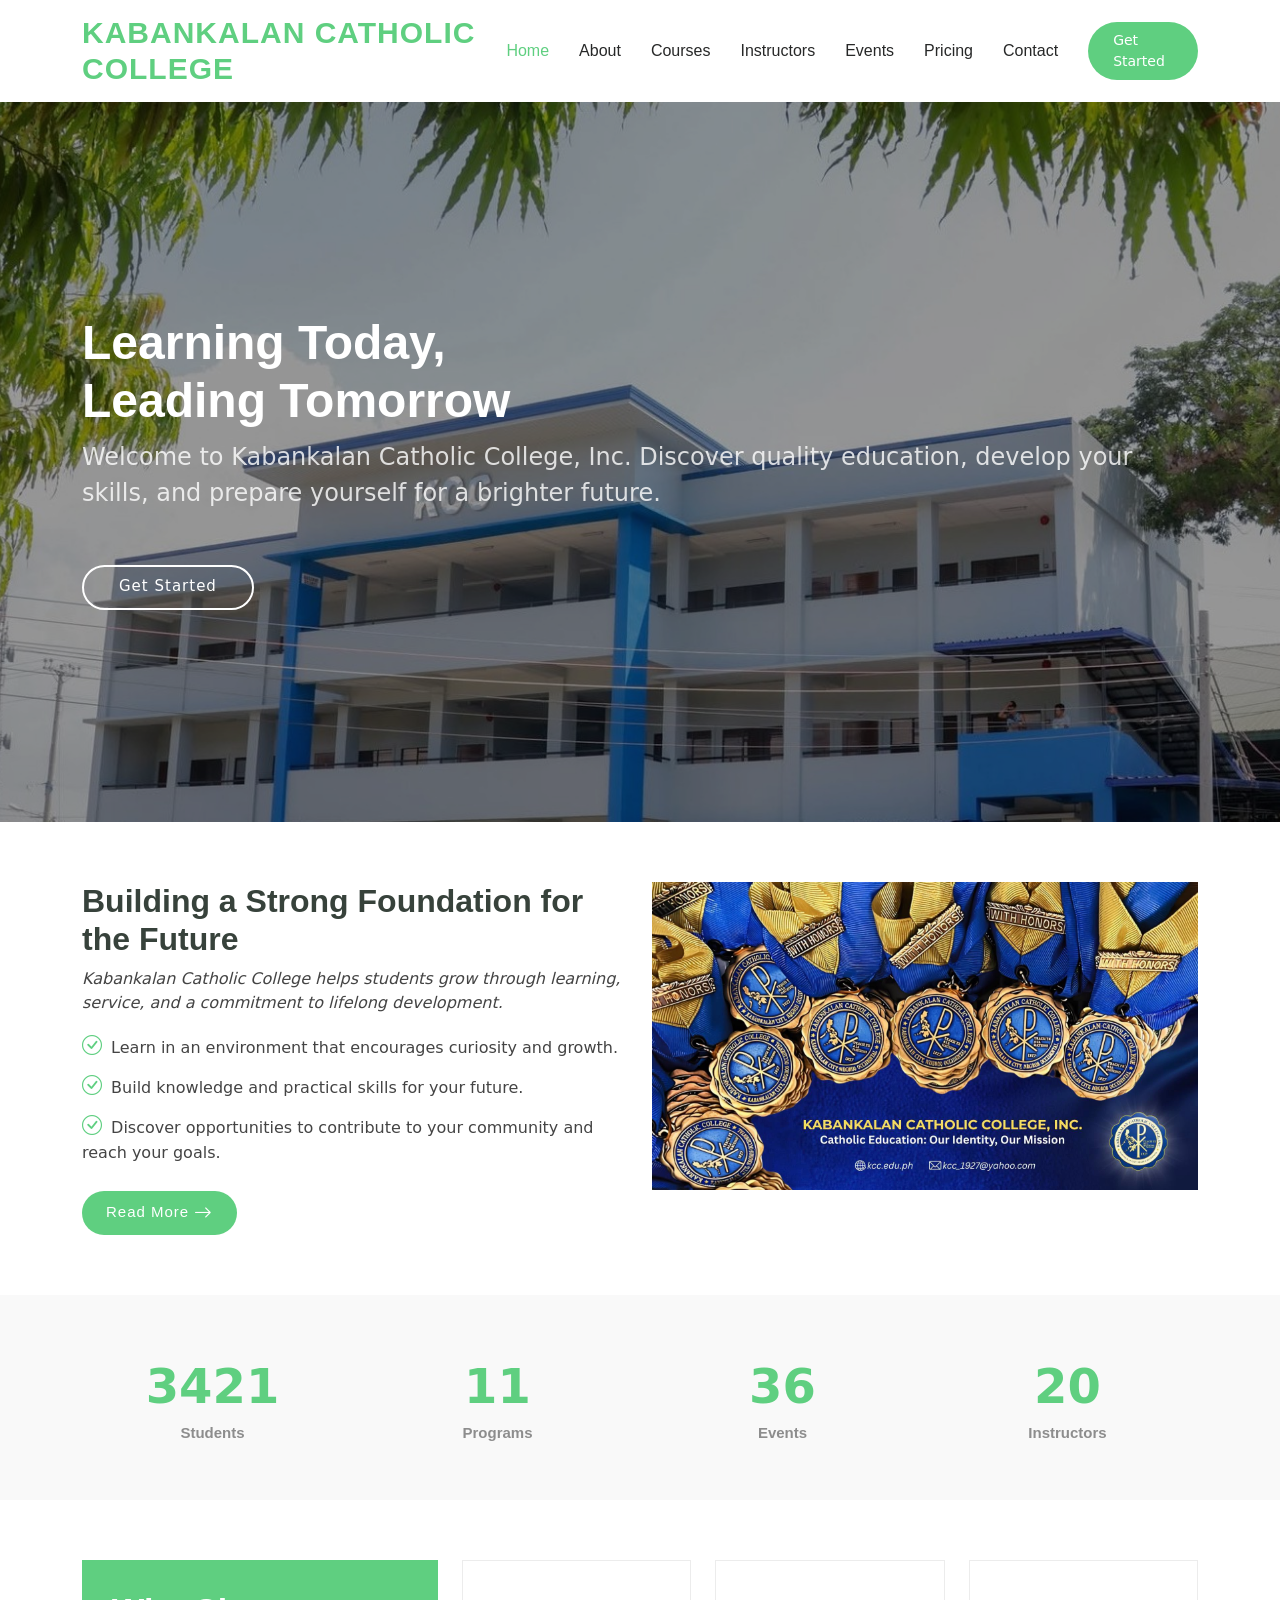
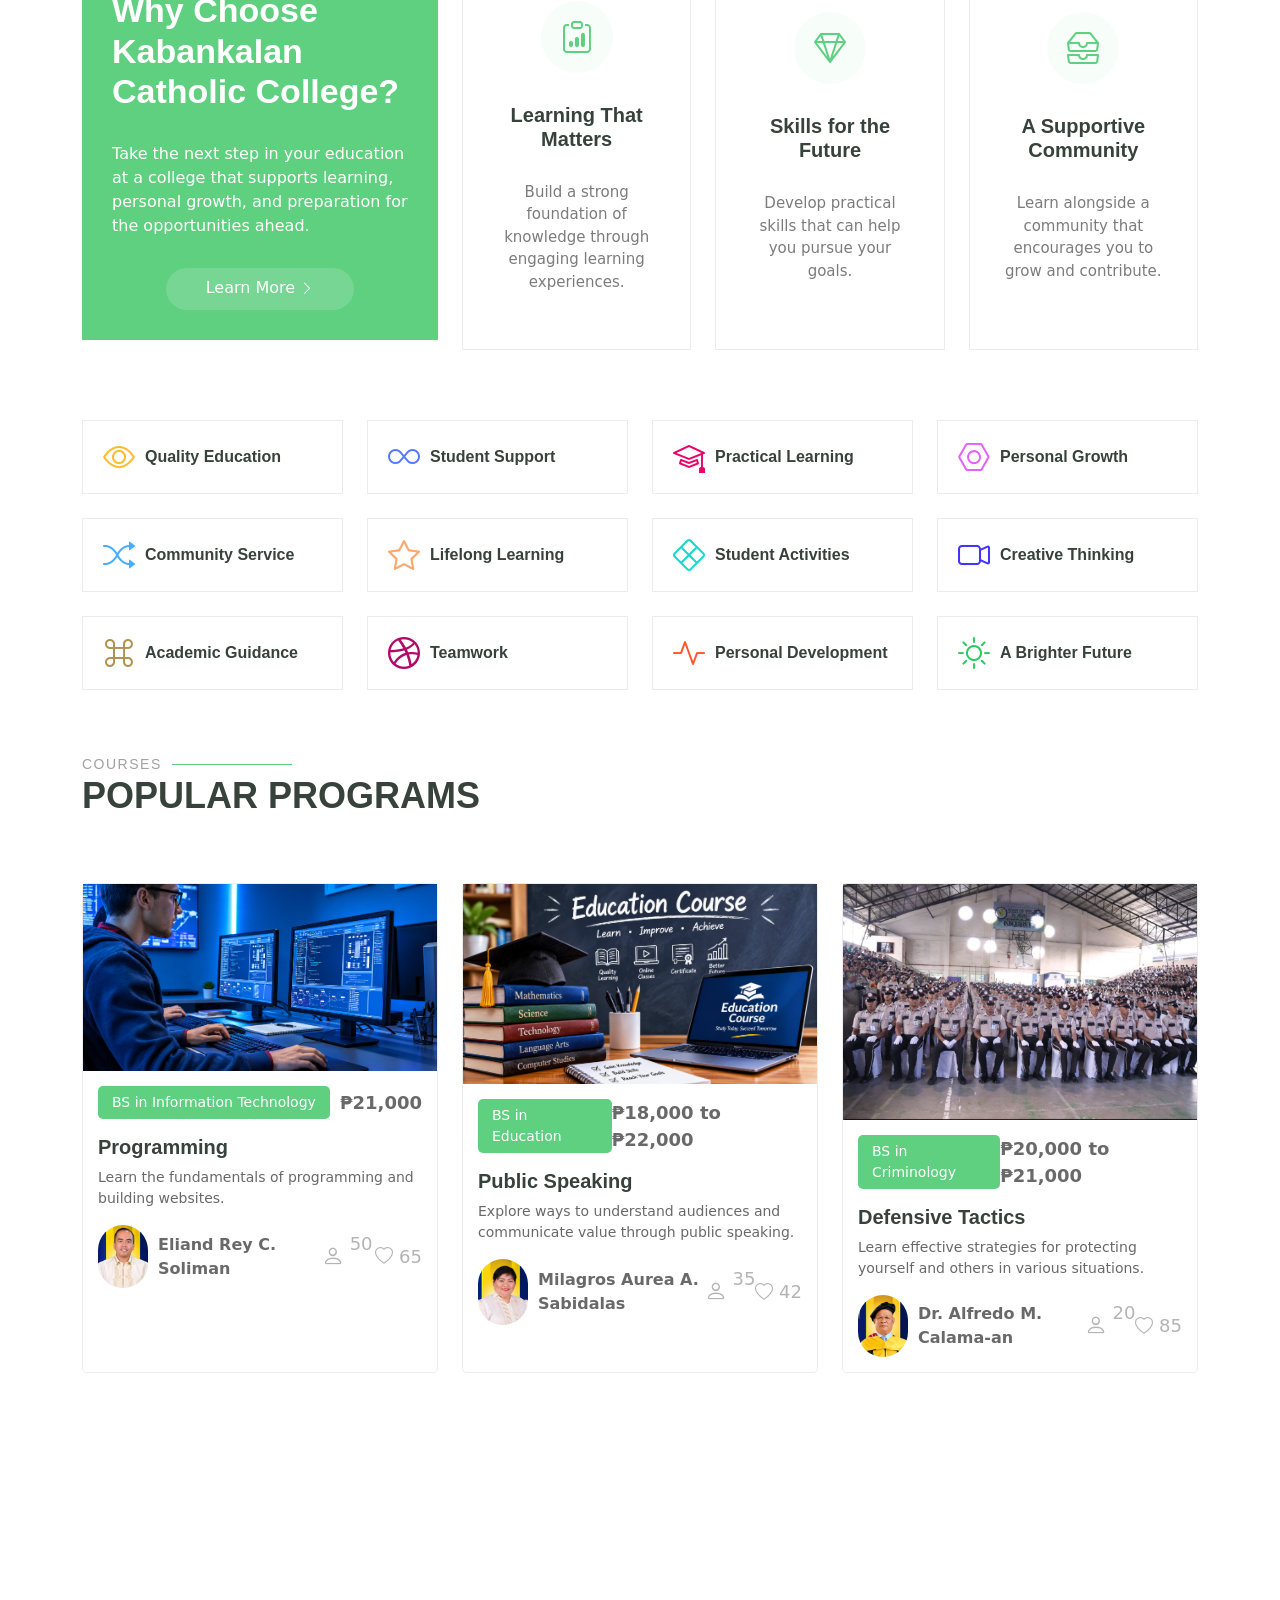
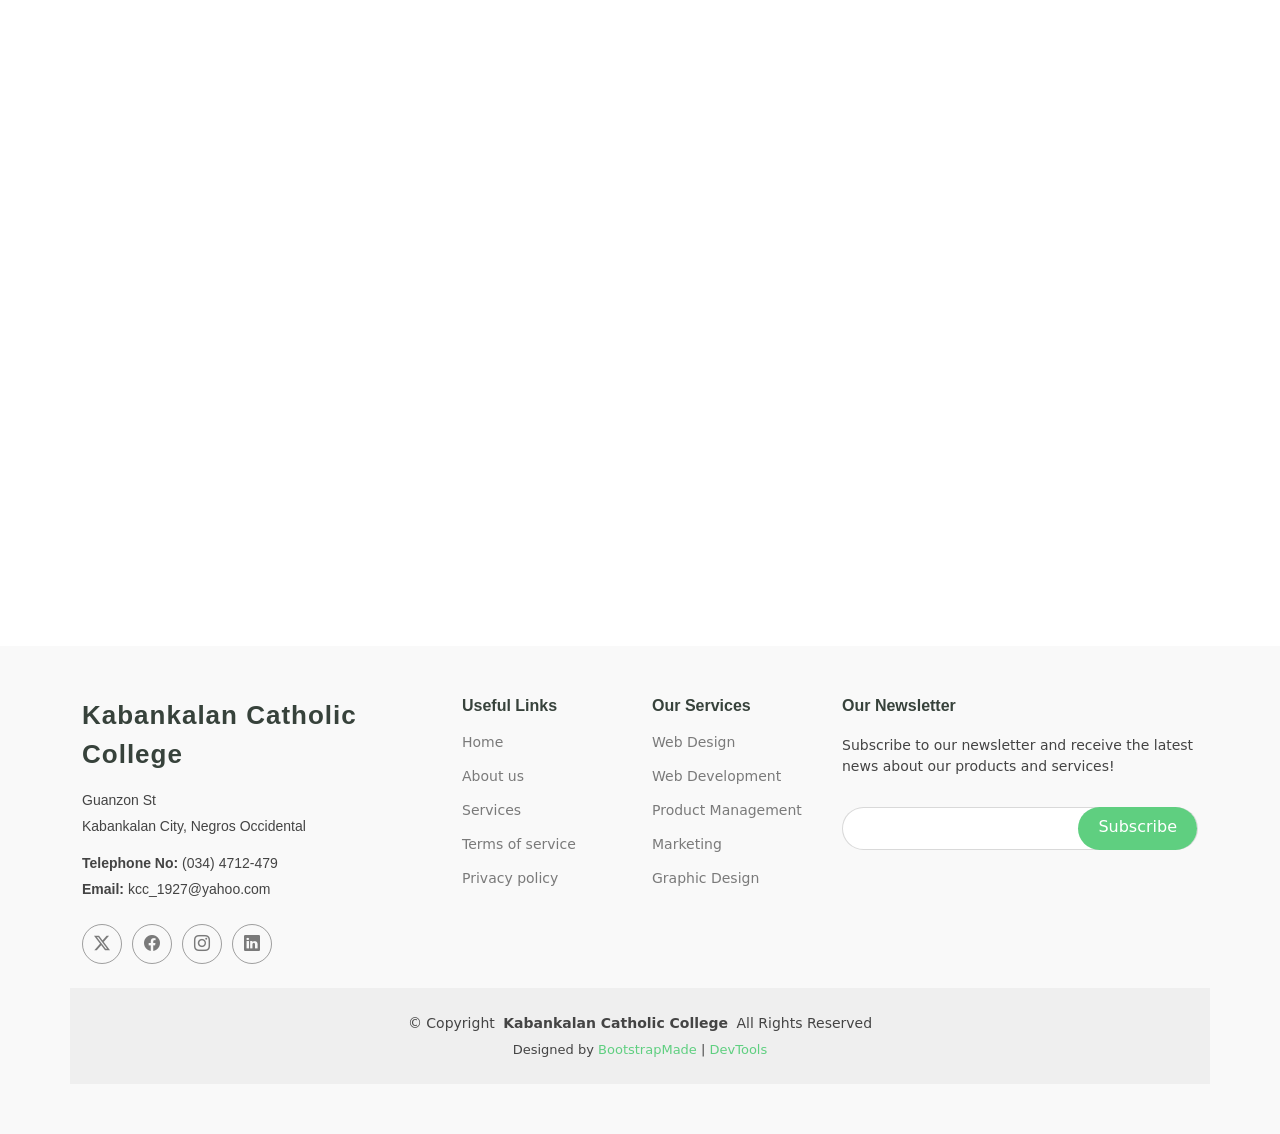
==== commit d11c62b5: "added structors" ====
--- a/index.html
+++ b/index.html
@@ -52,26 +52,9 @@
           <li><a href="index.html" class="active">Home<br></a></li>
           <li><a href="about.html">About</a></li>
           <li><a href="courses.html">Courses</a></li>
-          <li><a href="trainers.html">Trainers</a></li>
+          <li><a href="instructors.html">Instructors</a></li>
           <li><a href="events.html">Events</a></li>
           <li><a href="pricing.html">Pricing</a></li>
-          <li class="dropdown"><a href="#"><span>Dropdown</span> <i class="bi bi-chevron-down toggle-dropdown"></i></a>
-            <ul>
-              <li><a href="#">Dropdown 1</a></li>
-              <li class="dropdown"><a href="#"><span>Deep Dropdown</span> <i class="bi bi-chevron-down toggle-dropdown"></i></a>
-                <ul>
-                  <li><a href="#">Deep Dropdown 1</a></li>
-                  <li><a href="#">Deep Dropdown 2</a></li>
-                  <li><a href="#">Deep Dropdown 3</a></li>
-                  <li><a href="#">Deep Dropdown 4</a></li>
-                  <li><a href="#">Deep Dropdown 5</a></li>
-                </ul>
-              </li>
-              <li><a href="#">Dropdown 2</a></li>
-              <li><a href="#">Dropdown 3</a></li>
-              <li><a href="#">Dropdown 4</a></li>
-            </ul>
-          </li>
           <li><a href="contact.html">Contact</a></li>
         </ul>
         <i class="mobile-nav-toggle d-xl-none bi bi-list"></i>
@@ -109,7 +92,7 @@
         <div class="row gy-4">
 
           <div class="col-lg-6 order-1 order-lg-2" data-aos="fade-up" data-aos-delay="100">
-            <img src="assets/img/trainers/medals.jpg" class="img-fluid" alt="">
+            <img src="assets/img/instructors/medals.jpg" class="img-fluid" alt="">
           </div>
 
           <div class="col-lg-6 order-2 order-lg-1 content" data-aos="fade-up" data-aos-delay="200">
@@ -163,7 +146,7 @@
           <div class="col-lg-3 col-md-6">
             <div class="stats-item text-center w-100 h-100">
               <span data-purecounter-start="0" data-purecounter-end="24" data-purecounter-duration="1" class="purecounter"></span>
-              <p>Trainers</p>
+              <p>Instructors</p>
             </div>
           </div><!-- End Stats Item -->
 
@@ -350,12 +333,12 @@
 
                 <h3><a href="course-details.html">Programming</a></h3>
                 <p class="description">Learn the fundamentals of programming and building websites.</p>
-                <div class="trainer d-flex justify-content-between align-items-center">
-                  <div class="trainer-profile d-flex align-items-center">
+                <div class="instructor d-flex justify-content-between align-items-center">
+                  <div class="instructor-profile d-flex align-items-center">
                     <img src="assets/img/person/person-m-7.webp" class="img-fluid" alt="">
-                    <a href="" class="trainer-link">Eliand Rey C. Soliman</a>
+                    <a href="" class="instructor-link">Eliand Rey C. Soliman</a>
                   </div>
-                  <div class="trainer-rank d-flex align-items-center">
+                  <div class="instructor-rank d-flex align-items-center">
                     <i class="bi bi-person user-icon"></i>&nbsp;50
                     &nbsp;&nbsp;
                     <i class="bi bi-heart heart-icon"></i>&nbsp;65
@@ -376,12 +359,12 @@
 
                 <h3><a href="course-details.html">Public Speaking</a></h3>
                 <p class="description">Explore ways to understand audiences and communicate value through public speaking.</p>
-                <div class="trainer d-flex justify-content-between align-items-center">
-                  <div class="trainer-profile d-flex align-items-center">
+                <div class="instructor d-flex justify-content-between align-items-center">
+                  <div class="instructor-profile d-flex align-items-center">
                     <img src="assets/img/person/person-f-14.webp" class="img-fluid" alt="">
-                    <a href="" class="trainer-link">Milagros Aurea A. Sabidalas</a>
+                    <a href="" class="instructor-link">Milagros Aurea A. Sabidalas</a>
                   </div>
-                  <div class="trainer-rank d-flex align-items-center">
+                  <div class="instructor-rank d-flex align-items-center">
                     <i class="bi bi-person user-icon"></i>&nbsp;35
                     &nbsp;&nbsp;
                     <i class="bi bi-heart heart-icon"></i>&nbsp;42
@@ -402,12 +385,12 @@
 
                 <h3><a href="course-details.html">Defensive Tactics</a></h3>
                 <p class="description">Learn effective strategies for protecting yourself and others in various situations.</p>
-                <div class="trainer d-flex justify-content-between align-items-center">
-                  <div class="trainer-profile d-flex align-items-center">
+                <div class="instructor d-flex justify-content-between align-items-center">
+                  <div class="instructor-profile d-flex align-items-center">
                     <img src="assets/img/person/person-m-12.webp" class="img-fluid" alt="">
-                    <a href="" class="trainer-link">Dr. Alfredo M. Calama-an</a>
+                    <a href="" class="instructor-link">Dr. Alfredo M. Calama-an</a>
                   </div>
-                  <div class="trainer-rank d-flex align-items-center">
+                  <div class="instructor-rank d-flex align-items-center">
                     <i class="bi bi-person user-icon"></i>&nbsp;20
                     &nbsp;&nbsp;
                     <i class="bi bi-heart heart-icon"></i>&nbsp;85
@@ -423,8 +406,8 @@
 
     </section><!-- /Courses Section -->
 
-    <!-- Trainers Index Section -->
-    <section id="trainers-index" class="section trainers-index">
+    <!-- Instructors Index Section -->
+    <section id="instructors-index" class="section instructors-index">
 
       <div class="container">
 
@@ -432,7 +415,7 @@
 
           <div class="col-lg-4 col-md-6 d-flex" data-aos="fade-up" data-aos-delay="100">
             <div class="member">
-              <img src="assets/img/trainers/trainer-1.jpg" class="img-fluid" alt="">
+              <img src="assets/img/instructors/instructor-1.jpg" class="img-fluid" alt="">
               <div class="member-content">
                 <h4>Eliand Rey C. Soliman</h4>
                 <span>DBA, CMMS</span>
@@ -451,7 +434,7 @@
 
           <div class="col-lg-4 col-md-6 d-flex" data-aos="fade-up" data-aos-delay="200">
             <div class="member">
-              <img src="assets/img/trainers/trainer-2.jpg" class="img-fluid" alt="">
+              <img src="assets/img/instructors/instructor-2.jpg" class="img-fluid" alt="">
               <div class="member-content">
                 <h4>Milagros Aurea A. Sabidalas</h4>
                 <span>LPT, EdD</span>
@@ -470,7 +453,7 @@
 
           <div class="col-lg-4 col-md-6 d-flex" data-aos="fade-up" data-aos-delay="300">
             <div class="member">
-              <img src="assets/img/trainers/trainer-3.jpg" class="img-fluid" alt="">
+              <img src="assets/img/instructors/instructor-3.jpg" class="img-fluid" alt="">
               <div class="member-content">
                 <h4>Dr. Alfredo M. Calama-an</h4>
                 <span>RCRIM</span>
@@ -491,7 +474,7 @@
 
       </div>
 
-    </section><!-- /Trainers Index Section -->
+    </section><!-- /Instructors Index Section -->
 
   </main>
 
--- a/assets/css/main.css
+++ b/assets/css/main.css
@@ -1205,12 +1205,12 @@
   border-top: 1px solid color-mix(in srgb, var(--default-color), transparent 90%);
 }
 
-.courses .trainer .trainer-profile img {
+.courses .instructor .instructor-profile img {
   max-width: 50px;
   border-radius: 50px;
 }
 
-.courses .trainer .trainer-profile .trainer-link {
+.courses .instructor .instructor-profile .instructor-link {
   padding-left: 10px;
   font-weight: 600;
   font-size: 16px;
@@ -1218,71 +1218,71 @@
   transition: 0.3s;
 }
 
-.courses .trainer .trainer-profile .trainer-link:hover {
-  color: var(--accent-color);
-}
-
-.courses .trainer .trainer-rank {
+.courses .instructor .instructor-profile .instructor-link:hover {
+  color: var(--accent-color);
+}
+
+.courses .instructor .instructor-rank {
   font-size: 18px;
   color: color-mix(in srgb, var(--default-color), transparent 60%);
 }
 
-.courses .trainer .trainer-rank .user-icon {
+.courses .instructor .instructor-rank .user-icon {
   font-size: 22px;
 }
 
 /*--------------------------------------------------------------
-# Trainers Index Section
---------------------------------------------------------------*/
-.trainers-index .member {
+# Instructors Index Section
+--------------------------------------------------------------*/
+.instructors-index .member {
   background-color: var(--surface-color);
   border: 1px solid color-mix(in srgb, var(--default-color), transparent 90%);
   text-align: center;
   margin-bottom: 20px;
 }
 
-.trainers-index .member img {
+.instructors-index .member img {
   margin: -1px -1px 30px -1px;
 }
 
-.trainers-index .member .member-content {
+.instructors-index .member .member-content {
   padding: 0 20px 30px 20px;
 }
 
-.trainers-index .member h4 {
+.instructors-index .member h4 {
   font-weight: 700;
   margin-bottom: 2px;
   font-size: 18px;
 }
 
-.trainers-index .member span {
+.instructors-index .member span {
   font-style: italic;
   display: block;
   font-size: 13px;
   color: color-mix(in srgb, var(--default-color), transparent 20%);
 }
 
-.trainers-index .member p {
+.instructors-index .member p {
   padding-top: 10px;
   font-size: 14px;
   font-style: italic;
   color: color-mix(in srgb, var(--default-color), transparent 40%);
 }
 
-.trainers-index .member .social {
+.instructors-index .member .social {
   margin-top: 15px;
 }
 
-.trainers-index .member .social a {
+.instructors-index .member .social a {
   color: color-mix(in srgb, var(--default-color), transparent 60%);
   transition: 0.3s;
 }
 
-.trainers-index .member .social a:hover {
-  color: var(--accent-color);
-}
-
-.trainers-index .member .social i {
+.instructors-index .member .social a:hover {
+  color: var(--accent-color);
+}
+
+.instructors-index .member .social i {
   font-size: 18px;
   margin: 0 2px;
 }
@@ -1913,13 +1913,13 @@
 }
 
 /*--------------------------------------------------------------
-# Trainers Section
---------------------------------------------------------------*/
-.trainers .member {
+# Instructors Section
+--------------------------------------------------------------*/
+.instructors .member {
   position: relative;
 }
 
-.trainers .member .member-img {
+.instructors .member .member-img {
   margin: 0 80px;
   border-radius: 50%;
   overflow: hidden;
@@ -1927,17 +1927,17 @@
 }
 
 @media (max-width: 1024px) {
-  .trainers .member .member-img {
+  .instructors .member .member-img {
     margin: 0 60px;
   }
 }
 
-.trainers .member .member-img img {
+.instructors .member .member-img img {
   position: relative;
   z-index: 1;
 }
 
-.trainers .member .member-img .social {
+.instructors .member .member-img .social {
   position: absolute;
   inset: 0;
   background-color: rgba(0, 0, 0, 0.6);
@@ -1951,28 +1951,28 @@
   opacity: 0;
 }
 
-.trainers .member .member-img .social a {
+.instructors .member .member-img .social a {
   transition: 0.3s;
   color: var(--contrast-color);
   font-size: 20px;
   margin: 0 8px;
 }
 
-.trainers .member .member-img .social a:hover {
-  color: var(--accent-color);
-}
-
-.trainers .member .member-info {
+.instructors .member .member-img .social a:hover {
+  color: var(--accent-color);
+}
+
+.instructors .member .member-info {
   margin-top: 30px;
 }
 
-.trainers .member .member-info h4 {
+.instructors .member .member-info h4 {
   font-weight: 700;
   margin-bottom: 6px;
   font-size: 18px;
 }
 
-.trainers .member .member-info span {
+.instructors .member .member-info span {
   font-style: italic;
   display: block;
   font-size: 15px;
@@ -1980,12 +1980,12 @@
   margin-bottom: 10px;
 }
 
-.trainers .member .member-info p {
+.instructors .member .member-info p {
   margin-bottom: 0;
   font-size: 14px;
 }
 
-.trainers .member:hover .member-img .social {
+.instructors .member:hover .member-img .social {
   padding-bottom: 0;
   visibility: visible;
   opacity: 1;
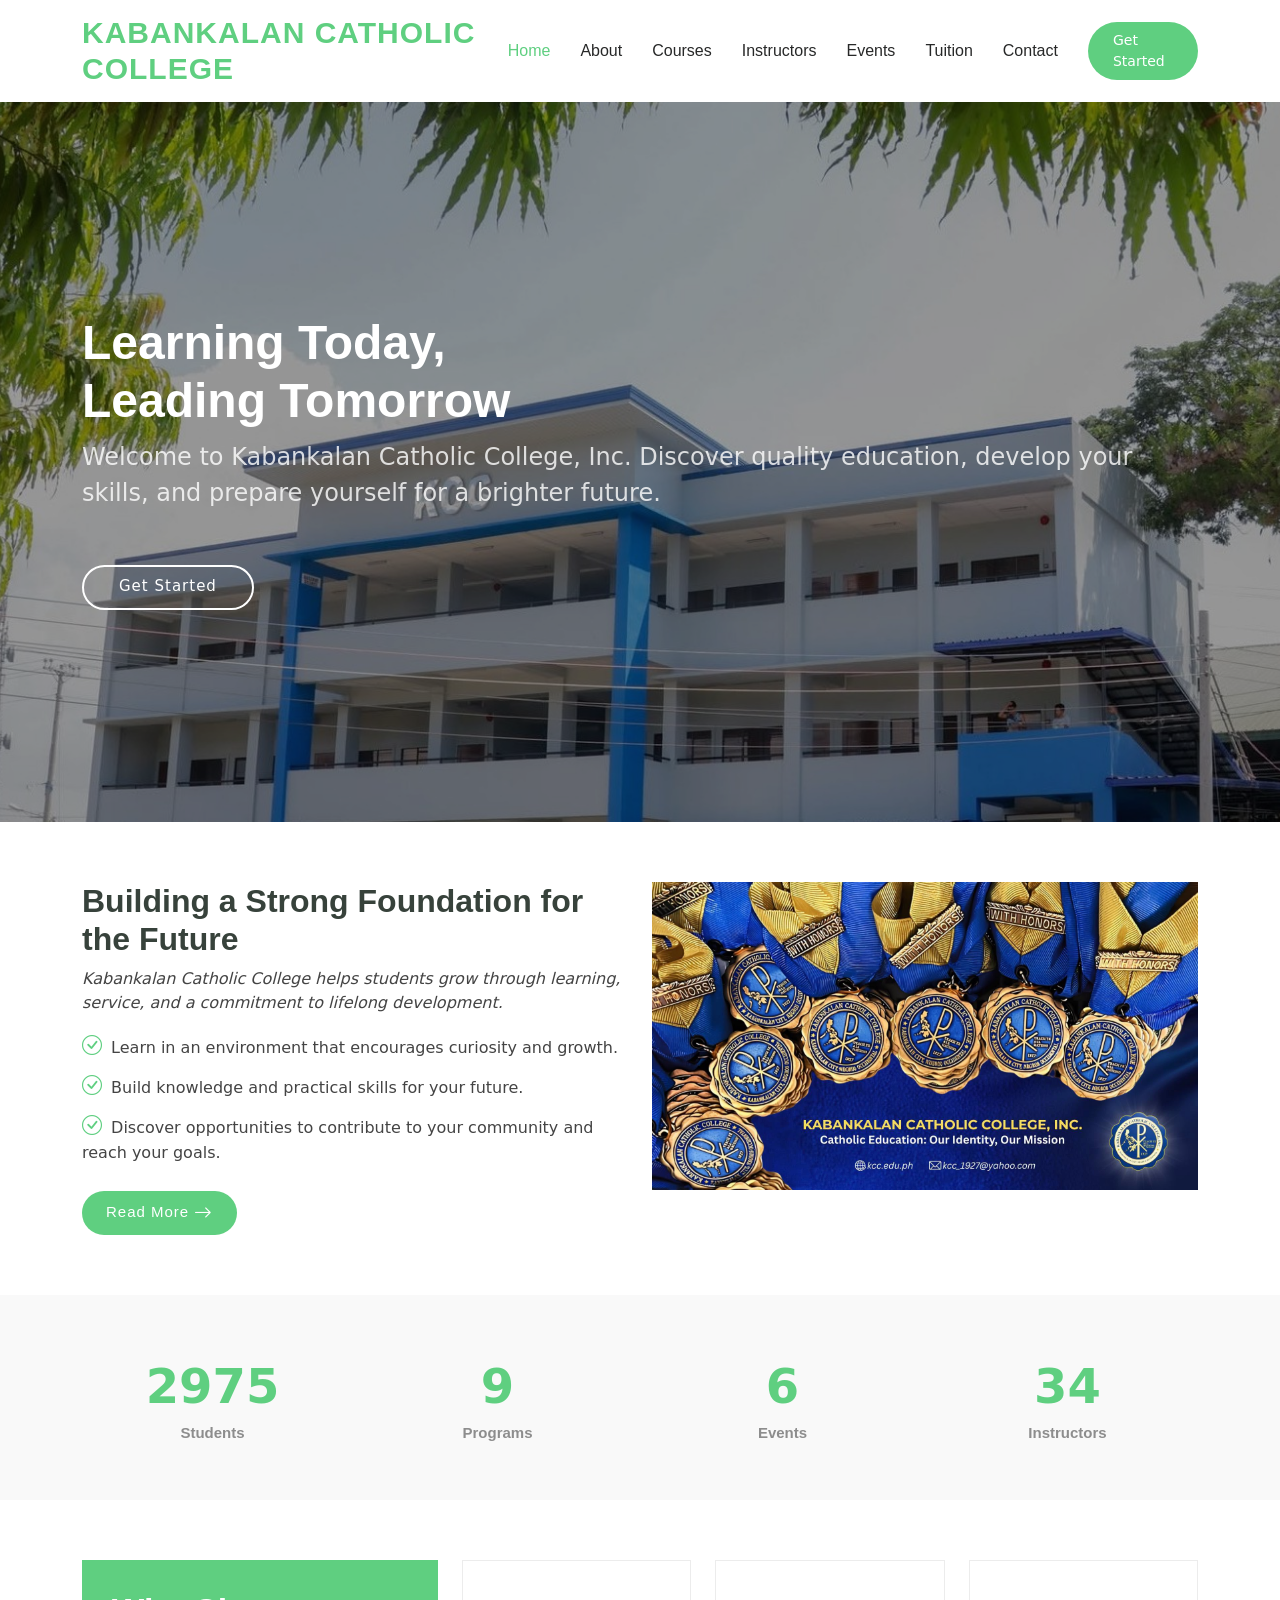
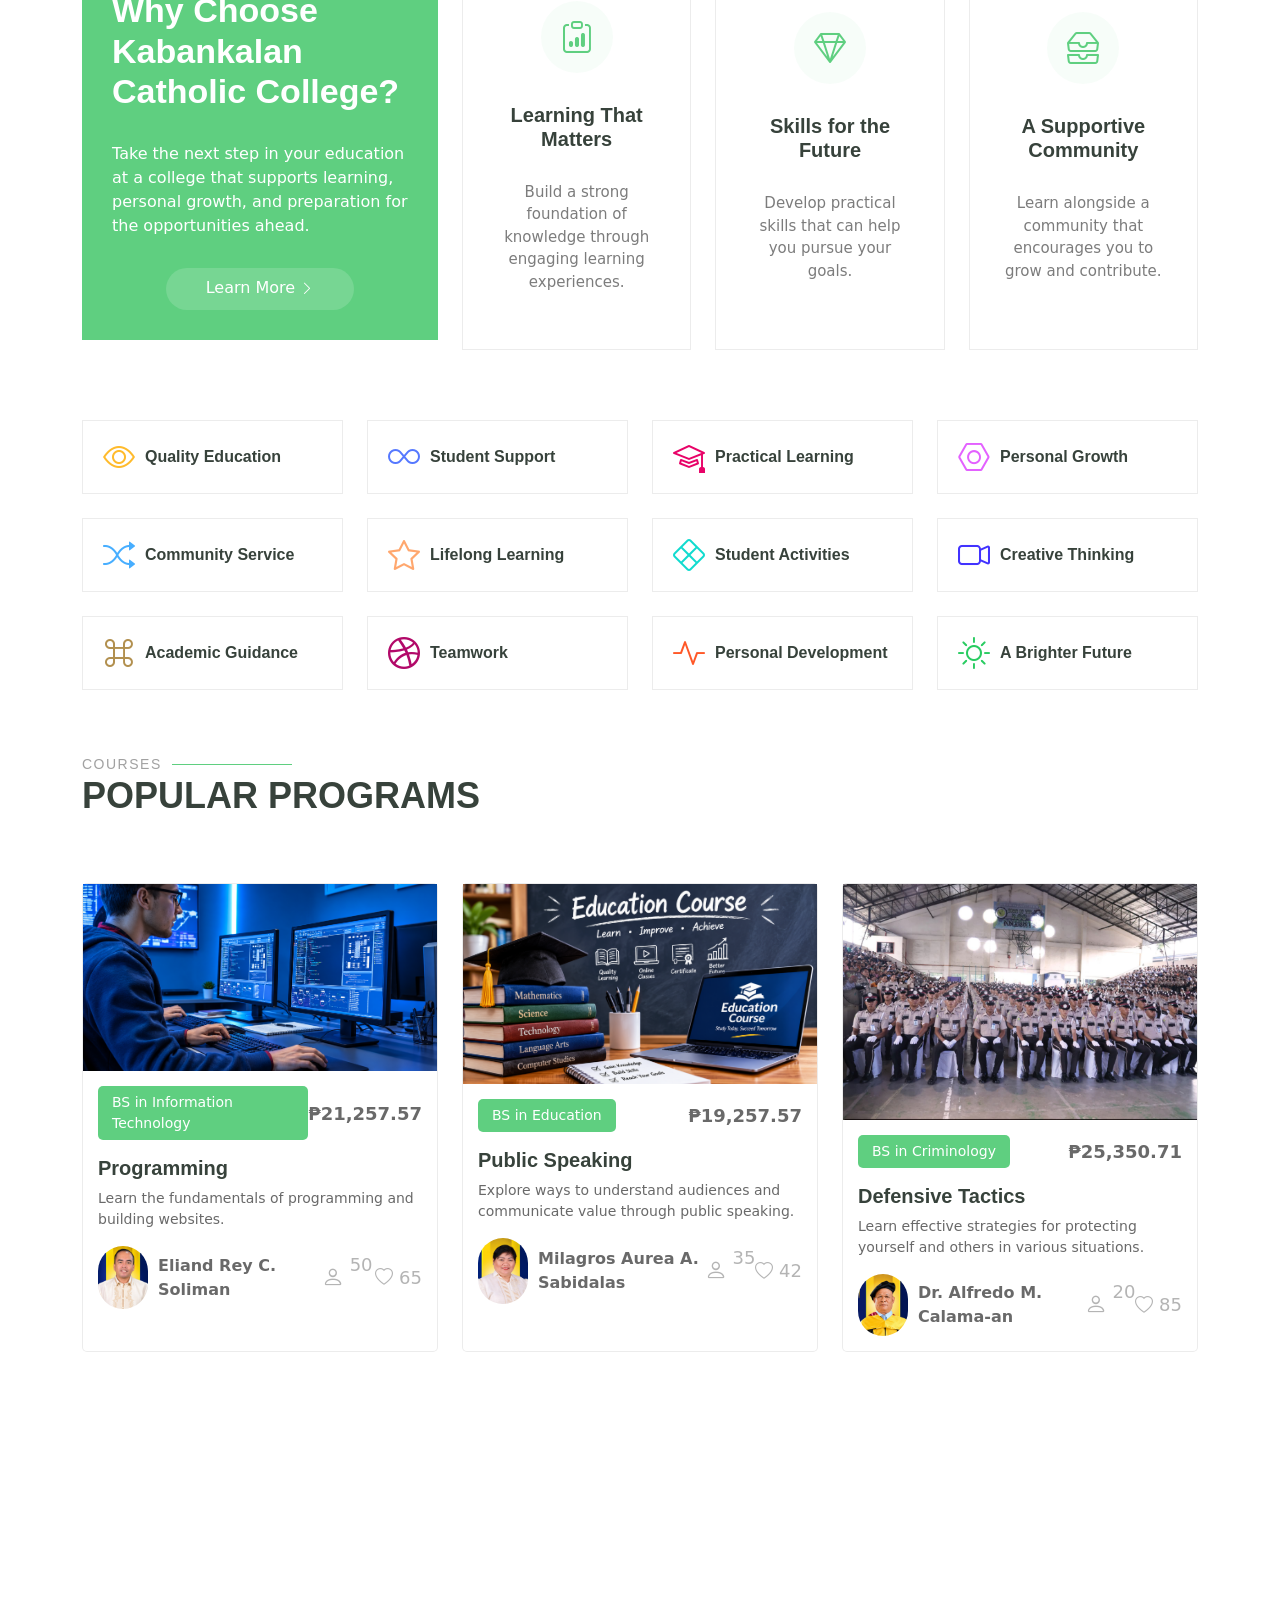
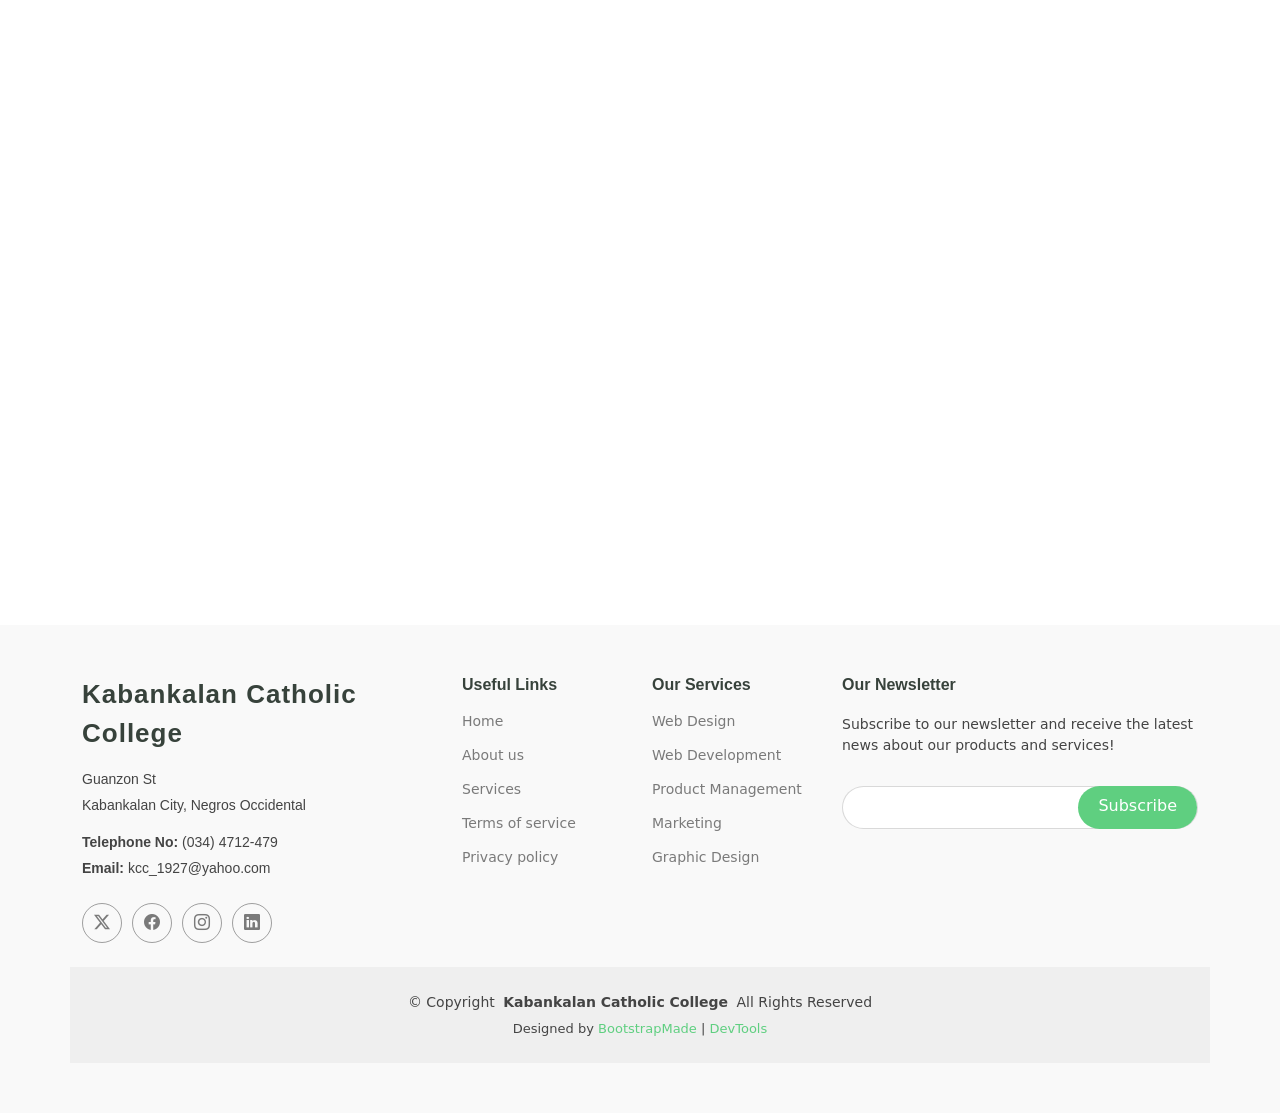
==== commit 1019d1c6: "last commit" ====
--- a/index.html
+++ b/index.html
@@ -54,7 +54,7 @@
           <li><a href="courses.html">Courses</a></li>
           <li><a href="instructors.html">Instructors</a></li>
           <li><a href="events.html">Events</a></li>
-          <li><a href="pricing.html">Pricing</a></li>
+          <li><a href="tuition.html">Tuition</a></li>
           <li><a href="contact.html">Contact</a></li>
         </ul>
         <i class="mobile-nav-toggle d-xl-none bi bi-list"></i>
@@ -138,14 +138,14 @@
 
           <div class="col-lg-3 col-md-6">
             <div class="stats-item text-center w-100 h-100">
-              <span data-purecounter-start="0" data-purecounter-end="42" data-purecounter-duration="1" class="purecounter"></span>
+              <span data-purecounter-start="0" data-purecounter-end="8" data-purecounter-duration="1" class="purecounter"></span>
               <p>Events</p>
             </div>
           </div><!-- End Stats Item -->
 
           <div class="col-lg-3 col-md-6">
             <div class="stats-item text-center w-100 h-100">
-              <span data-purecounter-start="0" data-purecounter-end="24" data-purecounter-duration="1" class="purecounter"></span>
+              <span data-purecounter-start="0" data-purecounter-end="45" data-purecounter-duration="1" class="purecounter"></span>
               <p>Instructors</p>
             </div>
           </div><!-- End Stats Item -->
@@ -328,7 +328,7 @@
               <div class="course-content">
                 <div class="d-flex justify-content-between align-items-center mb-3">
                   <p class="category">BS in Information Technology</p>
-                  <p class="price">₱21,000</p>
+                  <p class="tuition">₱21,257.57</p>
                 </div>
 
                 <h3><a href="course-details.html">Programming</a></h3>
@@ -354,7 +354,7 @@
               <div class="course-content">
                 <div class="d-flex justify-content-between align-items-center mb-3">
                   <p class="category">BS in Education</p>
-                  <p class="price">₱18,000 to ₱22,000</p>
+                  <p class="tuition">₱19,257.57</p>
                 </div>
 
                 <h3><a href="course-details.html">Public Speaking</a></h3>
@@ -380,7 +380,7 @@
               <div class="course-content">
                 <div class="d-flex justify-content-between align-items-center mb-3">
                   <p class="category">BS in Criminology</p>
-                  <p class="price">₱20,000 to ₱21,000</p>
+                  <p class="tuition">₱25,350.71</p>
                 </div>
 
                 <h3><a href="course-details.html">Defensive Tactics</a></h3>
--- a/assets/css/main.css
+++ b/assets/css/main.css
@@ -1188,7 +1188,7 @@
   border-radius: 5px;
 }
 
-.courses .course-content .price {
+.courses .course-content .tuition {
   margin: 0;
   font-weight: 700;
   font-size: 18px;
@@ -1672,7 +1672,7 @@
   top: 100px;
 }
 
-.course-details .course-sidebar .pricing-card {
+.course-details .course-sidebar .tuition-card {
   background-color: var(--surface-color);
   border: 1px solid color-mix(in srgb, var(--default-color), transparent 90%);
   border-radius: 12px;
@@ -1682,40 +1682,40 @@
   box-shadow: 0 5px 20px color-mix(in srgb, var(--default-color), transparent 90%);
 }
 
-.course-details .course-sidebar .pricing-card .price {
+.course-details .course-sidebar .tuition-card .tuition {
   margin-bottom: 10px;
 }
 
-.course-details .course-sidebar .pricing-card .price .currency {
+.course-details .course-sidebar .tuition-card .tuition .currency {
   font-size: 24px;
   font-weight: 600;
   color: var(--accent-color);
   vertical-align: top;
 }
 
-.course-details .course-sidebar .pricing-card .price .amount {
+.course-details .course-sidebar .tuition-card .tuition .amount {
   font-size: 48px;
   font-weight: 700;
   color: var(--accent-color);
 }
 
-.course-details .course-sidebar .pricing-card .price .period {
+.course-details .course-sidebar .tuition-card .tuition .period {
   font-size: 16px;
   color: color-mix(in srgb, var(--default-color), transparent 40%);
 }
 
-.course-details .course-sidebar .pricing-card .original-price {
+.course-details .course-sidebar .tuition-card .original-tuition {
   font-size: 18px;
   color: color-mix(in srgb, var(--default-color), transparent 50%);
   text-decoration: line-through;
   margin-bottom: 25px;
 }
 
-.course-details .course-sidebar .pricing-card .course-features {
+.course-details .course-sidebar .tuition-card .course-features {
   margin-bottom: 30px;
 }
 
-.course-details .course-sidebar .pricing-card .course-features .feature {
+.course-details .course-sidebar .tuition-card .course-features .feature {
   display: flex;
   align-items: center;
   gap: 12px;
@@ -1723,18 +1723,18 @@
   text-align: left;
 }
 
-.course-details .course-sidebar .pricing-card .course-features .feature i {
+.course-details .course-sidebar .tuition-card .course-features .feature i {
   color: var(--accent-color);
   font-size: 16px;
   width: 16px;
 }
 
-.course-details .course-sidebar .pricing-card .course-features .feature span {
+.course-details .course-sidebar .tuition-card .course-features .feature span {
   font-size: 14px;
   color: var(--default-color);
 }
 
-.course-details .course-sidebar .pricing-card .btn-enroll {
+.course-details .course-sidebar .tuition-card .btn-enroll {
   width: 100%;
   padding: 15px;
   background-color: var(--accent-color);
@@ -1747,12 +1747,12 @@
   transition: all 0.3s;
 }
 
-.course-details .course-sidebar .pricing-card .btn-enroll:hover {
+.course-details .course-sidebar .tuition-card .btn-enroll:hover {
   background-color: color-mix(in srgb, var(--accent-color), black 10%);
   transform: translateY(-2px);
 }
 
-.course-details .course-sidebar .pricing-card .btn-preview {
+.course-details .course-sidebar .tuition-card .btn-preview {
   width: 100%;
   padding: 15px;
   background-color: transparent;
@@ -1764,7 +1764,7 @@
   transition: all 0.3s;
 }
 
-.course-details .course-sidebar .pricing-card .btn-preview:hover {
+.course-details .course-sidebar .tuition-card .btn-preview:hover {
   background-color: var(--accent-color);
   color: var(--contrast-color);
 }
@@ -2053,9 +2053,9 @@
 }
 
 /*--------------------------------------------------------------
-# Pricing Section
---------------------------------------------------------------*/
-.pricing .pricing-item {
+# Tuition Section
+--------------------------------------------------------------*/
+.tuition .tuition-item {
   background-color: var(--surface-color);
   box-shadow: 0px 0px 4px rgba(0, 0, 0, 0.1);
   padding: 20px;
@@ -2065,7 +2065,7 @@
   overflow: hidden;
 }
 
-.pricing .pricing-item h3 {
+.tuition .tuition-item h3 {
   margin: -20px -20px 20px -20px;
   padding: 20px 15px;
   font-size: 16px;
@@ -2074,25 +2074,25 @@
   background: color-mix(in srgb, var(--default-color), transparent 95%);
 }
 
-.pricing .pricing-item h4 {
+.tuition .tuition-item h4 {
   font-size: 36px;
   font-weight: 600;
   font-family: var(--heading-font);
 }
 
-.pricing .pricing-item h4 sup {
+.tuition .tuition-item h4 sup {
   font-size: 20px;
   top: -15px;
   left: -3px;
 }
 
-.pricing .pricing-item h4 span {
+.tuition .tuition-item h4 span {
   color: color-mix(in srgb, var(--default-color), transparent 40%);
   font-size: 16px;
   font-weight: 300;
 }
 
-.pricing .pricing-item ul {
+.tuition .tuition-item ul {
   padding: 15px 0;
   list-style: none;
   text-align: center;
@@ -2100,29 +2100,29 @@
   font-size: 14px;
 }
 
-.pricing .pricing-item ul li {
+.tuition .tuition-item ul li {
   padding-bottom: 16px;
 }
 
-.pricing .pricing-item ul i {
+.tuition .tuition-item ul i {
   color: var(--accent-color);
   font-size: 18px;
   padding-right: 4px;
 }
 
-.pricing .pricing-item ul .na {
+.tuition .tuition-item ul .na {
   color: color-mix(in srgb, var(--default-color), transparent 40%);
   text-decoration: line-through;
 }
 
-.pricing .btn-wrap {
+.tuition .btn-wrap {
   background: color-mix(in srgb, var(--default-color), transparent 95%);
   margin: 0 -20px -20px -20px;
   padding: 20px 15px;
   text-align: center;
 }
 
-.pricing .btn-buy {
+.tuition .btn-buy {
   background: var(--accent-color);
   color: var(--contrast-color);
   display: inline-block;
@@ -2136,16 +2136,16 @@
   transition: 0.3s;
 }
 
-.pricing .btn-buy:hover {
+.tuition .btn-buy:hover {
   background: color-mix(in srgb, var(--accent-color), transparent 20%);
 }
 
-.pricing .featured h3 {
+.tuition .featured h3 {
   background: var(--accent-color);
   color: var(--contrast-color);
 }
 
-.pricing .advanced {
+.tuition .advanced {
   background: var(--accent-color);
   color: var(--contrast-color);
   width: 200px;
